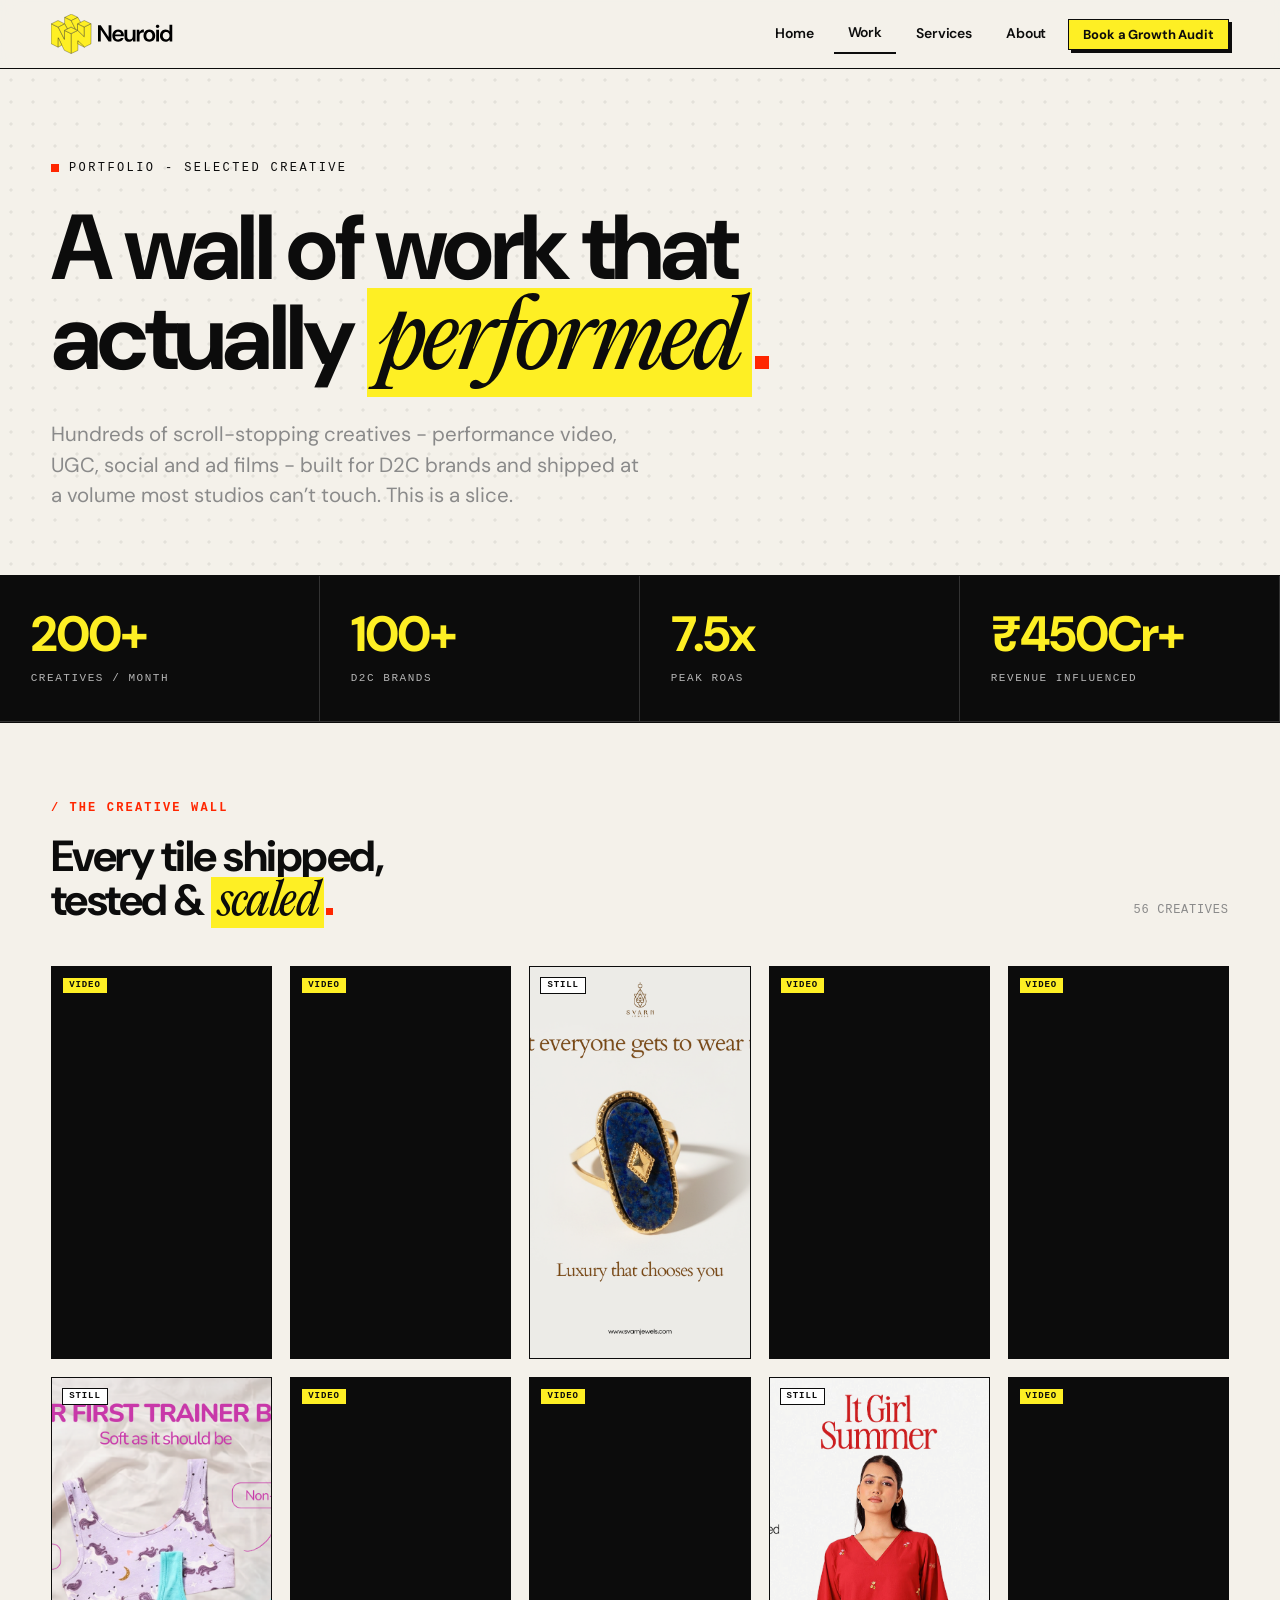
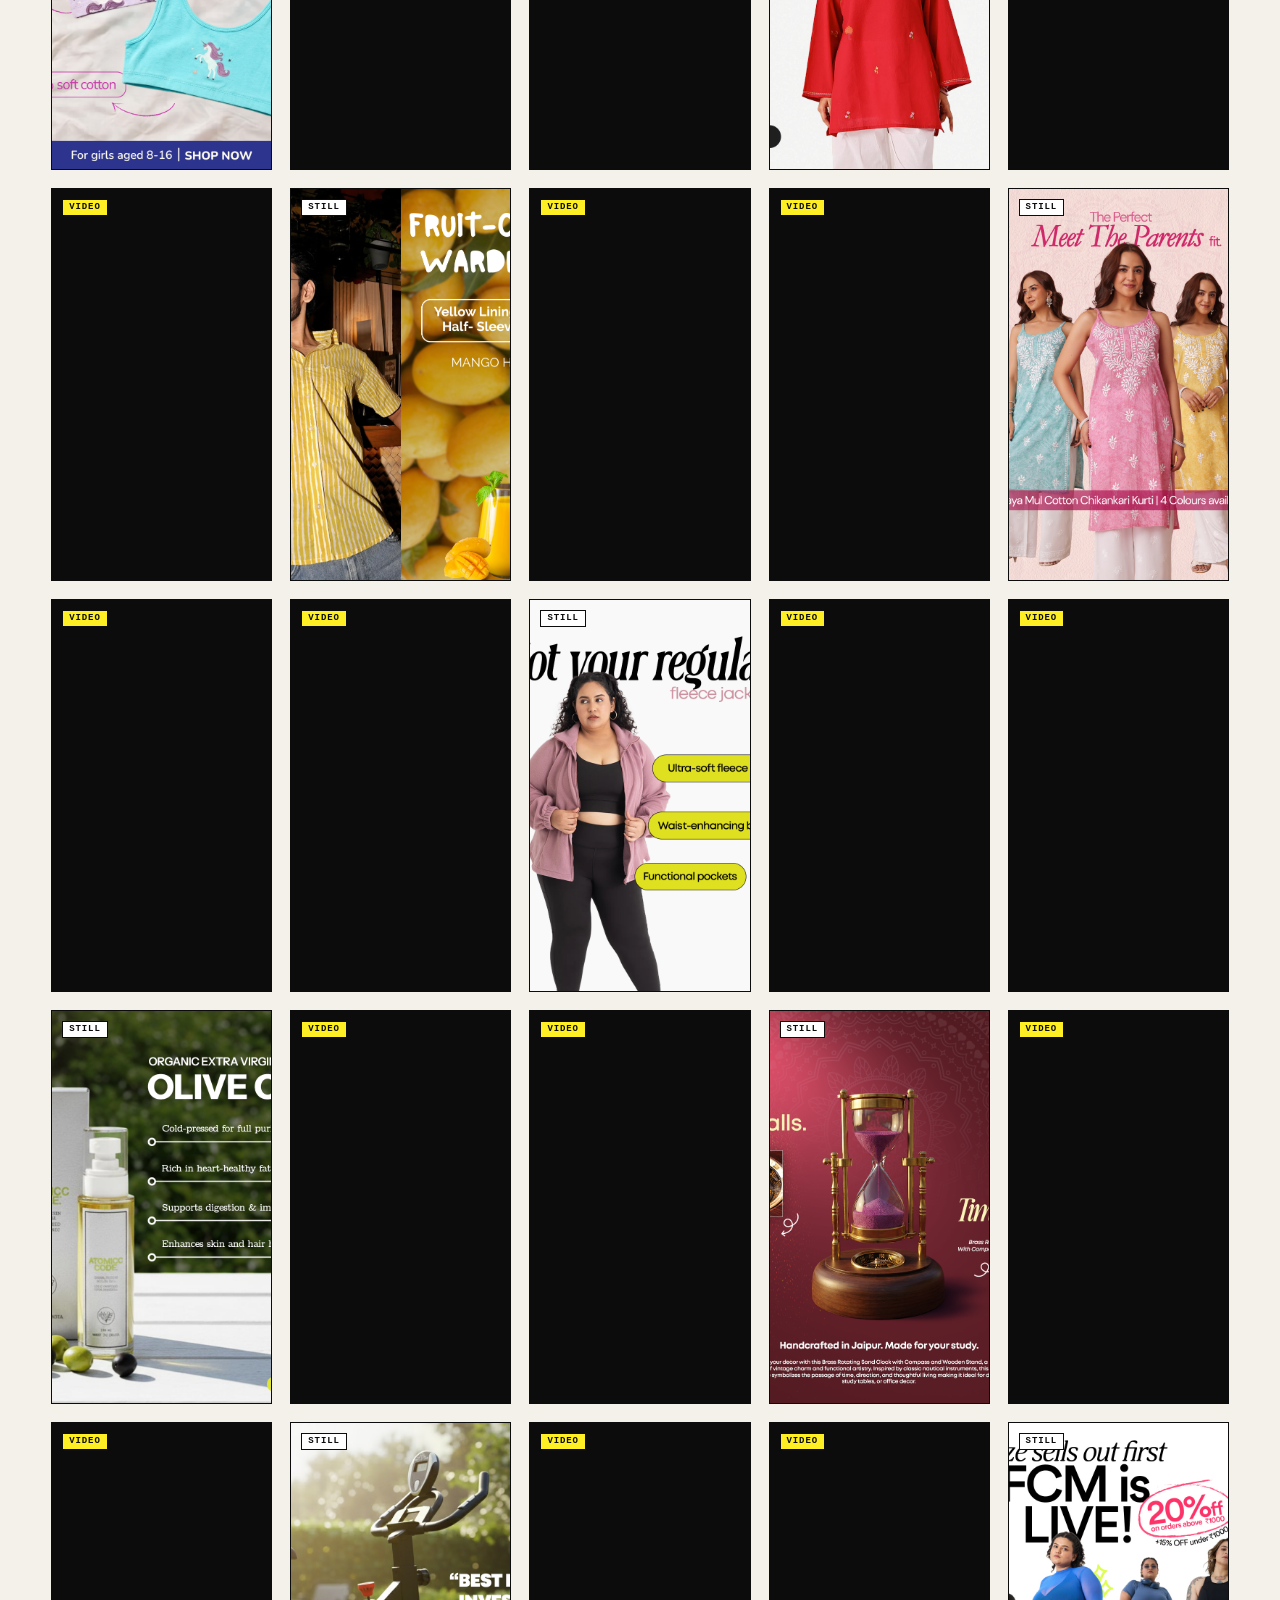
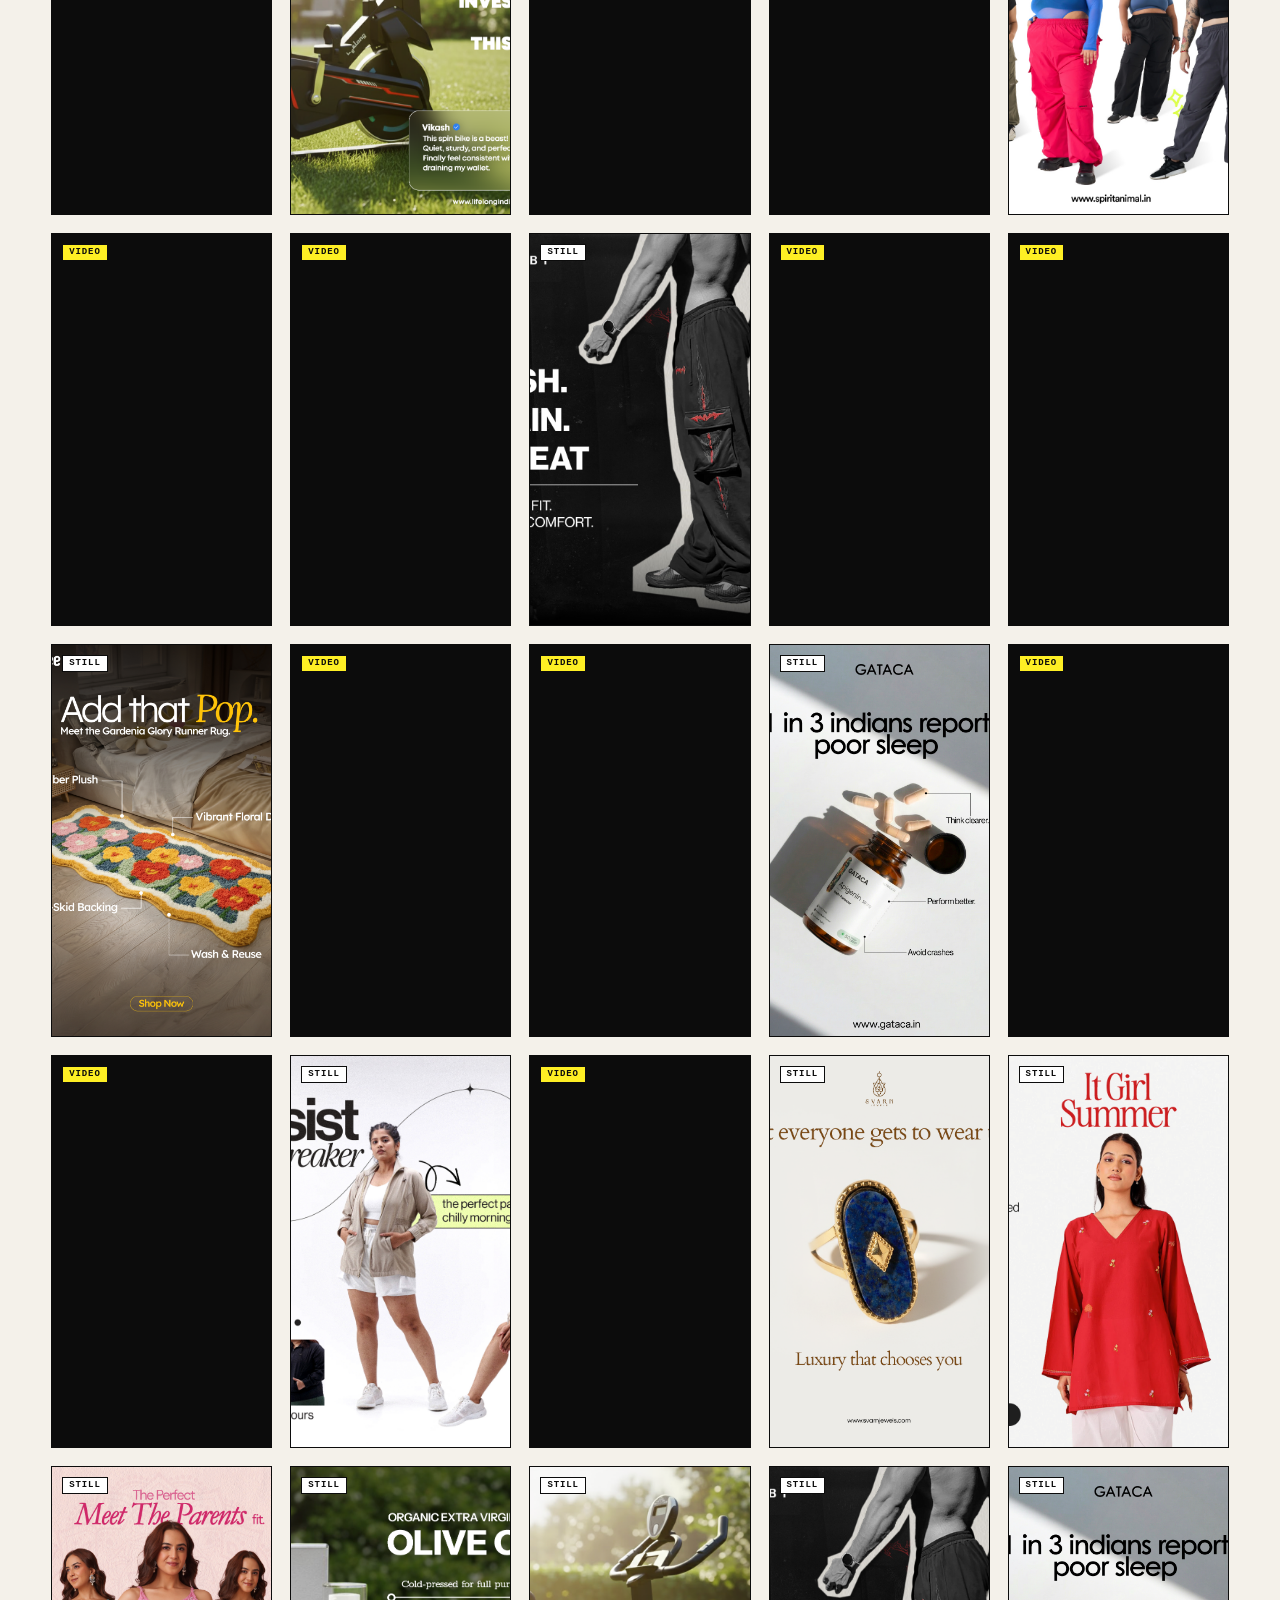
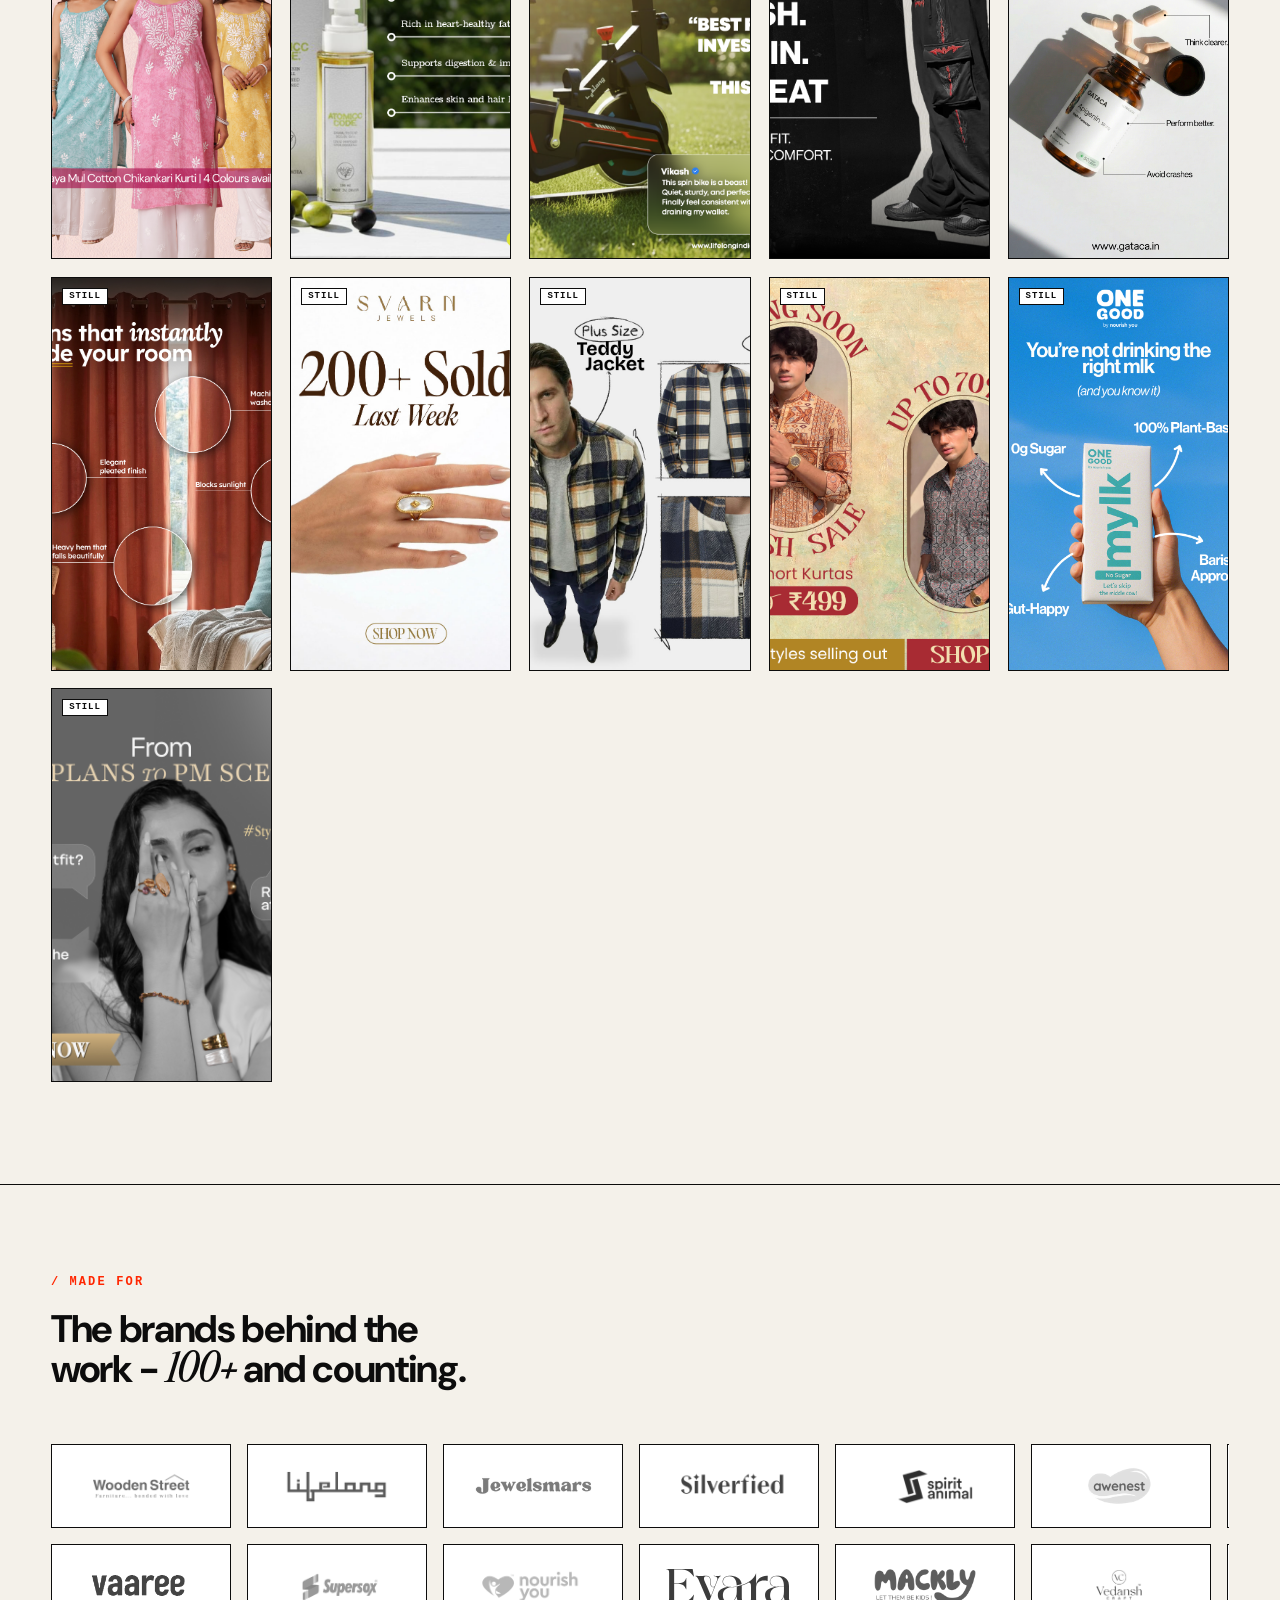
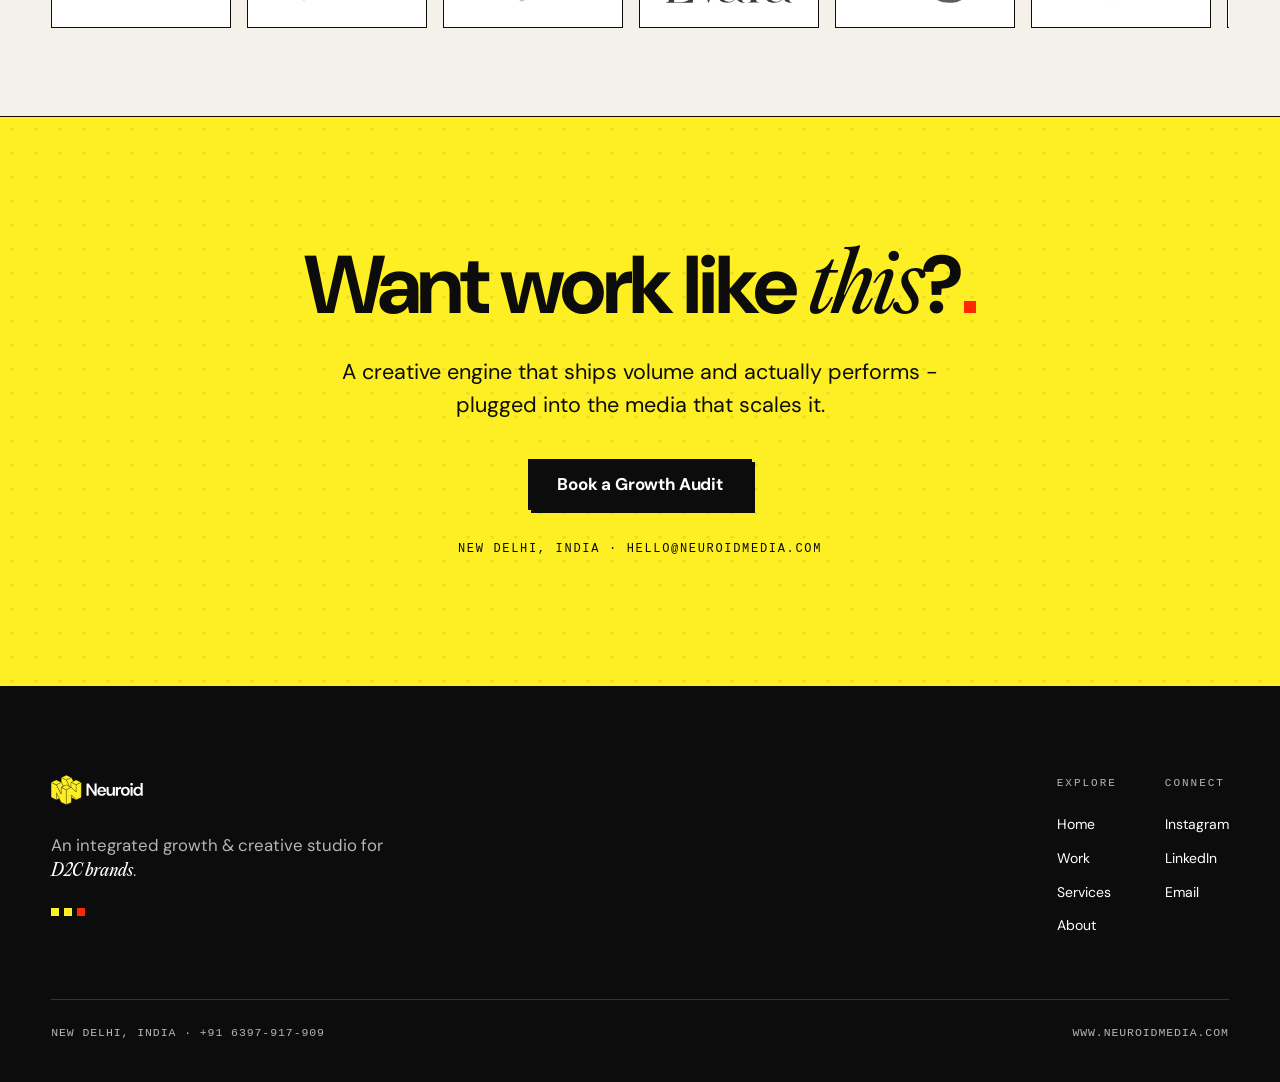
==== site/index.html @ dbea8334 "Add deployable static Portfolio site + deploy guide Rebuilds the Portfolio.dc.html Claude Design pro" ====
<!DOCTYPE html>
<html lang="en">
<head>
<meta charset="utf-8">
<meta name="viewport" content="width=device-width, initial-scale=1">
<title>Portfolio — Neuroid</title>
<meta name="description" content="A wall of work that actually performed. Hundreds of scroll-stopping creatives — performance video, UGC, social and ad films — built for D2C brands by Neuroid.">

<!-- Neuroid design system: tokens (fonts, colors, type, spacing, effects, base) -->
<link rel="stylesheet" href="_ds/neuroid-2-0-visual-identity-257bac54-27b9-4b29-ae4f-f60a1c65bb4f/styles.css">

<style>
  *{box-sizing:border-box;}
  html{scroll-behavior:smooth;}
  body{margin:0;background:#F4F1EA;font-family:var(--font-sans);color:var(--neuroid-ink);overflow-x:hidden;}

  @keyframes nrd-marquee{from{transform:translateX(0);}to{transform:translateX(-50%);}}
  @keyframes nrd-marquee-rev{from{transform:translateX(-50%);}to{transform:translateX(0);}}
  @keyframes nrd-float{0%,100%{transform:translateY(0);}50%{transform:translateY(-10px);}}
  @keyframes nrd-pop{0%{opacity:0;transform:scale(0.96);}100%{opacity:1;transform:scale(1);}}
  @media (prefers-reduced-motion:reduce){*{animation:none !important;}}

  /* ---- Button (faithful reproduction of NeuroidDesignSystem Button) ---- */
  .nrd-btn{display:inline-flex;align-items:center;justify-content:center;font-family:var(--font-sans);
    font-weight:700;line-height:1;letter-spacing:-0.01em;border-radius:0;cursor:pointer;text-decoration:none;
    border:1.5px solid var(--neuroid-ink);
    transition:transform var(--dur-fast) var(--ease-snap), box-shadow var(--dur-fast) var(--ease-snap), background var(--dur-fast) var(--ease-out);}
  .nrd-btn--sm{font-size:13px;padding:8px 14px;gap:7px;}
  .nrd-btn--md{font-size:15px;padding:12px 20px;gap:9px;}
  .nrd-btn--lg{font-size:17px;padding:16px 28px;gap:10px;}
  .nrd-btn--primary{background:var(--neuroid-yellow);color:var(--neuroid-ink);}
  .nrd-btn--inverse{background:var(--neuroid-ink);color:var(--neuroid-paper);}
  .nrd-btn--full{width:100%;}
  .nrd-btn--block{box-shadow:3px 3px 0 0 var(--neuroid-ink);}
  .nrd-btn--block:active{transform:translate(3px,3px);box-shadow:0 0 0 0 var(--neuroid-ink);}

  /* ---- Responsive nav (CSS replaces the prototype's JS width state at 920px) ---- */
  .nav-desktop{display:flex;align-items:center;gap:6px;}
  .nav-mobile-btn{display:none;}
  .nav-desktop-cta{display:inline-flex;}
  @media (max-width:919px){
    .nav-desktop{display:none;}
    .nav-desktop-cta{display:none;}
    .nav-mobile-btn{display:flex;}
  }
  #mobileMenu{display:none;}
  #mobileMenu.open{display:block;}

  [data-reveal]{will-change:opacity,transform;}
</style>
</head>
<body>

<div id="root" style="font-family:var(--font-sans);background:#F4F1EA;color:var(--neuroid-ink);overflow-x:hidden;">

<!-- ============ NAV ============ -->
<header style="position:sticky;top:0;z-index:50;background:rgba(244,241,234,0.92);backdrop-filter:blur(8px);border-bottom:1.5px solid var(--neuroid-ink);">
  <div style="max-width:1320px;margin:0 auto;padding:14px clamp(18px,4vw,56px);display:flex;align-items:center;justify-content:space-between;gap:24px;">
    <a href="#top" style="display:flex;align-items:center;flex:none;text-decoration:none;">
      <img src="assets/brand/neuroid-logo-black.svg" alt="Neuroid" style="height:40px;width:auto;display:block;">
    </a>

    <nav style="display:flex;align-items:center;gap:8px;font-family:var(--font-sans);font-weight:600;font-size:14px;">
      <div class="nav-desktop">
        <a href="#" style="text-decoration:none;color:var(--neuroid-ink);padding:8px 14px;letter-spacing:-0.01em;">Home</a>
        <a href="#work" style="text-decoration:none;color:var(--neuroid-ink);padding:8px 14px;letter-spacing:-0.01em;border-bottom:2px solid var(--neuroid-ink);">Work</a>
        <a href="#" style="text-decoration:none;color:var(--neuroid-ink);padding:8px 14px;letter-spacing:-0.01em;">Services</a>
        <a href="#" style="text-decoration:none;color:var(--neuroid-ink);padding:8px 14px;letter-spacing:-0.01em;">About</a>
      </div>

      <div style="display:flex;align-items:center;gap:10px;">
        <a class="nav-desktop-cta" href="mailto:hello@neuroidmedia.com" style="text-decoration:none;">
          <span class="nrd-btn nrd-btn--primary nrd-btn--block nrd-btn--sm">Book a Growth Audit</span>
        </a>
        <button class="nav-mobile-btn" id="hamburger" aria-label="Menu" style="background:none;border:1.5px solid var(--neuroid-ink);width:42px;height:38px;flex-direction:column;align-items:center;justify-content:center;gap:4px;cursor:pointer;padding:0;">
          <span style="width:18px;height:2px;background:var(--neuroid-ink);display:block;"></span>
          <span style="width:18px;height:2px;background:var(--neuroid-ink);display:block;"></span>
          <span style="width:18px;height:2px;background:var(--neuroid-ink);display:block;"></span>
        </button>
      </div>
    </nav>
  </div>

  <div id="mobileMenu" style="border-top:1.5px solid var(--neuroid-ink);background:var(--neuroid-paper);padding:8px clamp(18px,4vw,56px) 18px;">
    <a href="#" data-close style="display:block;text-decoration:none;color:var(--neuroid-ink);padding:12px 0;font-weight:600;border-bottom:1px solid rgba(12,12,12,0.1);">Home</a>
    <a href="#work" data-close style="display:block;text-decoration:none;color:var(--neuroid-ink);padding:12px 0;font-weight:600;border-bottom:1px solid rgba(12,12,12,0.1);">Work</a>
    <a href="#" data-close style="display:block;text-decoration:none;color:var(--neuroid-ink);padding:12px 0;font-weight:600;border-bottom:1px solid rgba(12,12,12,0.1);">Services</a>
    <a href="#" data-close style="display:block;text-decoration:none;color:var(--neuroid-ink);padding:12px 0;font-weight:600;border-bottom:1px solid rgba(12,12,12,0.1);">About</a>
    <div style="padding-top:14px;">
      <a href="mailto:hello@neuroidmedia.com" style="text-decoration:none;">
        <span class="nrd-btn nrd-btn--primary nrd-btn--block nrd-btn--full nrd-btn--md">Book a Growth Audit</span>
      </a>
    </div>
  </div>
</header>

<!-- ============ HERO ============ -->
<section id="top" style="position:relative;background:radial-gradient(circle at center, rgba(12,12,12,0.07) 1.3px, transparent 1.9px) 0 0 / 22px 22px, #F4F1EA;padding:clamp(48px,7vw,96px) clamp(18px,4vw,56px) clamp(40px,5vw,64px);border-bottom:1.5px solid var(--neuroid-ink);overflow:hidden;">
  <div style="max-width:1320px;margin:0 auto;">
    <div data-reveal style="display:flex;align-items:center;gap:10px;font-family:var(--font-mono);font-size:12px;letter-spacing:0.2em;text-transform:uppercase;margin-bottom:26px;color:var(--neuroid-ink);">
      <span style="width:8px;height:8px;background:var(--neuroid-red);display:inline-block;flex:none;"></span>
      <span>Portfolio - Selected creative</span>
    </div>
    <h1 data-reveal style="font-family:var(--font-sans);font-weight:700;letter-spacing:-0.04em;line-height:0.98;font-size:clamp(2.7rem,7.2vw,6rem);margin:0;max-width:16ch;text-wrap:balance;">A wall of work that actually <span class="nrd-highlight" style="font-family:var(--font-serif);font-style:italic;font-weight:400;">performed</span><span style="display:inline-block;width:0.15em;height:0.15em;background:var(--neuroid-red);vertical-align:baseline;margin-left:0.04em;"></span></h1>
    <p data-reveal style="font-size:clamp(1.05rem,1.6vw,1.32rem);line-height:1.5;max-width:600px;margin:30px 0 0;color:var(--neuroid-grey);">Hundreds of scroll-stopping creatives - performance video, UGC, social and ad films - built for D2C brands and shipped at a volume most studios can&rsquo;t touch. This is a slice.</p>
  </div>
</section>

<!-- ============ STAT STRIP ============ -->
<section style="border-bottom:1.5px solid var(--neuroid-ink);background:var(--neuroid-ink);color:var(--neuroid-paper);">
  <div id="statCells" style="max-width:1320px;margin:0 auto;display:grid;grid-template-columns:repeat(auto-fit,minmax(min(50%,180px),1fr));"></div>
</section>

<!-- ============ GALLERY ============ -->
<section id="work" style="padding:clamp(44px,6vw,80px) clamp(18px,4vw,56px) clamp(56px,8vw,104px);border-bottom:1.5px solid var(--neuroid-ink);">
  <div style="max-width:1320px;margin:0 auto;">
    <div data-reveal style="display:flex;flex-wrap:wrap;align-items:flex-end;justify-content:space-between;gap:20px 32px;margin-bottom:clamp(26px,3.4vw,40px);">
      <div>
        <div style="display:flex;align-items:center;gap:9px;font-family:var(--font-mono);font-size:12px;font-weight:700;letter-spacing:0.18em;text-transform:uppercase;color:var(--neuroid-red);margin-bottom:16px;">
          <span>/</span><span>The creative wall</span>
        </div>
        <h2 style="font-family:var(--font-sans);font-weight:700;letter-spacing:-0.035em;line-height:1.02;font-size:clamp(1.7rem,3.4vw,2.8rem);margin:0;max-width:18ch;">Every tile shipped, tested &amp; <span class="nrd-highlight">scaled</span><span style="display:inline-block;width:0.16em;height:0.16em;background:var(--neuroid-red);vertical-align:baseline;margin-left:0.05em;"></span></h2>
      </div>
      <div id="resultCount" style="font-family:var(--font-mono);font-size:12px;letter-spacing:0.06em;text-transform:uppercase;color:var(--neuroid-grey);padding-bottom:6px;"></div>
    </div>

    <div id="galleryTiles" style="display:grid;grid-template-columns:repeat(auto-fill,minmax(clamp(150px,15.5vw,210px),1fr));gap:clamp(12px,1.4vw,18px);"></div>
  </div>
</section>

<!-- ============ BRAND WALL ============ -->
<section style="padding:clamp(48px,7vw,88px) 0;border-bottom:1.5px solid var(--neuroid-ink);overflow:hidden;">
  <div style="max-width:1320px;margin:0 auto;padding:0 clamp(18px,4vw,56px);">
    <div data-reveal style="display:flex;align-items:center;gap:9px;font-family:var(--font-mono);font-size:12px;font-weight:700;letter-spacing:0.18em;text-transform:uppercase;color:var(--neuroid-red);margin-bottom:18px;">
      <span>/</span><span>Made for</span>
    </div>
    <h2 data-reveal style="font-family:var(--font-sans);font-weight:700;letter-spacing:-0.035em;line-height:1.04;font-size:clamp(1.5rem,3vw,2.4rem);margin:0 0 clamp(32px,4.5vw,52px);max-width:22ch;">The brands behind the work - <span style="font-family:var(--font-serif);font-style:italic;font-weight:400;">100+</span> and counting.</h2>
  </div>
  <div data-reveal style="display:flex;flex-direction:column;gap:16px;padding:0 clamp(18px,4vw,56px);-webkit-mask-image:linear-gradient(90deg,transparent,#000 4%,#000 96%,transparent);mask-image:linear-gradient(90deg,transparent,#000 4%,#000 96%,transparent);">
    <div style="overflow:hidden;"><div id="logoRowA"></div></div>
    <div style="overflow:hidden;"><div id="logoRowB"></div></div>
  </div>
</section>

<!-- ============ CTA ============ -->
<section id="contact" style="position:relative;background:var(--neuroid-yellow);padding:clamp(64px,10vw,140px) clamp(18px,4vw,56px);border-bottom:1.5px solid var(--neuroid-ink);overflow:hidden;">
  <div aria-hidden="true" style="position:absolute;inset:0;background-image:radial-gradient(circle at center, rgba(12,12,12,0.08) 1.4px, transparent 2px);background-size:24px 24px;pointer-events:none;"></div>
  <div data-reveal style="position:relative;max-width:1000px;margin:0 auto;text-align:center;">
    <h2 style="font-family:var(--font-sans);font-weight:700;letter-spacing:-0.04em;line-height:0.98;font-size:clamp(2.4rem,6.4vw,5.4rem);margin:0;text-wrap:balance;">Want work like <span style="font-family:var(--font-serif);font-style:italic;font-weight:400;">this</span>?<span style="display:inline-block;width:0.15em;height:0.15em;background:var(--neuroid-red);vertical-align:baseline;margin-left:0.04em;"></span></h2>
    <p style="font-size:clamp(1.05rem,1.7vw,1.35rem);line-height:1.5;max-width:660px;margin:26px auto 0;">A creative engine that ships volume and actually performs - plugged into the media that scales it.</p>
    <div style="display:flex;justify-content:center;margin-top:38px;">
      <a href="mailto:hello@neuroidmedia.com" style="text-decoration:none;">
        <span class="nrd-btn nrd-btn--inverse nrd-btn--block nrd-btn--lg">Book a Growth Audit</span>
      </a>
    </div>
    <div style="font-family:var(--font-mono);font-size:12px;letter-spacing:0.14em;text-transform:uppercase;margin-top:30px;">New Delhi, India · hello@neuroidmedia.com</div>
  </div>
</section>

<!-- ============ FOOTER ============ -->
<footer style="background:var(--neuroid-ink);color:var(--neuroid-paper);padding:clamp(56px,7vw,88px) clamp(18px,4vw,56px) 40px;">
  <div style="max-width:1320px;margin:0 auto;">
    <div style="display:flex;flex-wrap:wrap;gap:48px;justify-content:space-between;">
      <div style="flex:1 1 320px;min-width:260px;">
        <img src="assets/brand/neuroid-logo.svg" alt="Neuroid" style="height:30px;margin-bottom:20px;">
        <p style="font-size:1.05rem;line-height:1.5;max-width:340px;margin:0;color:var(--neuroid-grey-dark);">An integrated growth &amp; creative studio for <span style="font-family:var(--font-serif);font-style:italic;color:#fff;">D2C brands</span>.</p>
        <div class="nrd-pixels" style="margin-top:24px;"><i></i><i></i><i></i></div>
      </div>
      <div style="display:flex;flex-wrap:wrap;gap:48px;">
        <div>
          <div style="font-family:var(--font-mono);font-size:11px;letter-spacing:0.18em;text-transform:uppercase;color:var(--neuroid-grey-dark);margin-bottom:16px;">Explore</div>
          <a href="#" style="display:block;text-decoration:none;color:#fff;font-size:14px;padding:6px 0;">Home</a>
          <a href="#work" style="display:block;text-decoration:none;color:#fff;font-size:14px;padding:6px 0;">Work</a>
          <a href="#" style="display:block;text-decoration:none;color:#fff;font-size:14px;padding:6px 0;">Services</a>
          <a href="#" style="display:block;text-decoration:none;color:#fff;font-size:14px;padding:6px 0;">About</a>
        </div>
        <div>
          <div style="font-family:var(--font-mono);font-size:11px;letter-spacing:0.18em;text-transform:uppercase;color:var(--neuroid-grey-dark);margin-bottom:16px;">Connect</div>
          <a href="https://instagram.com" style="display:block;text-decoration:none;color:#fff;font-size:14px;padding:6px 0;">Instagram</a>
          <a href="https://linkedin.com" style="display:block;text-decoration:none;color:#fff;font-size:14px;padding:6px 0;">LinkedIn</a>
          <a href="mailto:hello@neuroidmedia.com" style="display:block;text-decoration:none;color:#fff;font-size:14px;padding:6px 0;">Email</a>
        </div>
      </div>
    </div>
    <div style="margin-top:56px;padding-top:24px;border-top:1px solid rgba(255,255,255,0.16);display:flex;flex-wrap:wrap;gap:12px 24px;justify-content:space-between;font-family:var(--font-mono);font-size:11.5px;letter-spacing:0.08em;text-transform:uppercase;color:var(--neuroid-grey-dark);">
      <span>New Delhi, India · +91 6397-917-909</span>
      <span>www.neuroidmedia.com</span>
    </div>
  </div>
</footer>

</div>

<!-- Lightbox mount -->
<div id="lightbox"></div>

<script>
(function () {
  "use strict";
  var INK = 'var(--neuroid-ink)', YEL = 'var(--neuroid-yellow)';

  /* ---------- Data ---------- */
  function items() {
    var CL = 'https://res.cloudinary.com/dbuklvo6b/video/upload/f_auto,q_auto,w_480/';
    var Vraw = [
      ['v1782043217/UNO_Luxe_V2_lefbae', 'UNO Luxe', 'film'],
      ['v1782042891/Yoho_Pitstop_H1_V2_3_jdlfvv', 'Yoho', 'perf'],
      ['v1782042845/H1_CupJi_V1_3_nb1jzu', 'Cup Ji', 'ugc'],
      ['v1782042844/PU_3___Hook_2_1_egyvbl', 'Period Underwear', 'ugc'],
      ['v1782042843/9X16_V1_r2yjdc', 'Spirit Animal', 'perf'],
      ['v1782042842/Karassa_UGC_2_2_w1avqf', 'Karassa', 'ugc'],
      ['v1782042839/Svarn_Jewels_CC146_inm6hs', 'Svarn Jewels', 'perf'],
      ['v1782042838/CC15_V3_ad3uqu', 'Jewelsmars', 'perf'],
      ['v1782042836/CC60_FRECKLES_VIDEO_silix5', 'Freckles', 'ugc'],
      ['v1782042833/Svarn_Jewels_CC140_wkdu2m', 'Svarn Jewels', 'social'],
      ['v1782042831/CC33_PowerShift_Pants_video_jfrtn6', 'PowerShift', 'perf'],
      ['v1782042826/Period_Underwear___Hook_2_oc2mad', 'Period Underwear', 'ugc'],
      ['v1782042826/CC14_Girls_Leggings_V2_l7z8a6', 'Superbottoms', 'perf'],
      ['v1782042820/CC14_1_smi6hm', 'Superbottoms', 'perf'],
      ['v1782042817/9x16_V3_bscyvw', 'Lifelong', 'perf'],
      ['v1782042816/CC5_Final_x5ejpn', 'Kisah', 'film'],
      ['v1782042815/CC11_Understyling_your_eyes_npetnn', 'Huesfab', 'social'],
      ['v1782042814/CC101_Bedtime_Supremacy_ptdoos', 'Silverfied', 'social'],
      ['v1782042812/CC115_Bestseller_Rings_ajsz9s', 'Jewelsmars', 'perf'],
      ['v1782042807/CC60_Silverfied_Screen_Freeze_Product_final_lmtvvo', 'Silverfied', 'social'],
      ['v1782042806/CC67_Silverfied_Stack_you_forget_to_take_off_fkuonn', 'Silverfied', 'social'],
      ['v1782042805/CC56_silvercied_Msgs_in_DM_Final_srazws', 'Silverfied', 'social'],
      ['v1782042799/Sequence_01_1_f4rpm7', 'Wooden Street', 'film'],
      ['v1782042791/CC27_Huesfab_All_collection_Final_vi2rjm', 'Huesfab', 'social'],
      ['v1782042790/PU_02_May_H2.wav_1_lvicth', 'Period Underwear', 'ugc'],
      ['v1782042780/CC12_ceratine_Final_svatid', 'Ceratine', 'perf'],
      ['v1782042777/Polo_Gif_ybhdjd', 'Mackly', 'social'],
      ['v1782042777/9x16_cova4q', 'Vaaree', 'perf'],
      ['v1782042774/CC3___Hard_Launch_-_Short_Kurta_oxl7wu', 'Kisah', 'film']
    ];
    var V = Vraw.map(function (r) { return { type: 'video', src: CL + r[0] + '.mp4', brand: r[1], cat: r[2] }; });

    var Sraw = [
      ['c01.png', 'Wooden Street'], ['c02.png', 'Jewelsmars'], ['c03.png', 'Lifelong'],
      ['c04.png', 'Silverfied'], ['c05.png', 'Kisah'], ['c06.png', 'Yoho'],
      ['c07.png', 'Superbottoms'], ['c08.png', 'Huesfab'], ['c09.png', 'Vaaree'],
      ['c10.jpg', 'Mackly'], ['c11.jpg', 'Nourish You'], ['c12.jpg', 'Spirit Animal'],
      ['c13.jpg', 'Awenest'], ['c14.jpg', 'Ghani Putri'], ['c15.jpg', 'Loving Crafts'],
      ['c16.jpg', 'Chowkhat'], ['c17.jpg', 'Supersox'], ['c18.jpg', 'Vedansh'],
      ['c19.jpg', 'Jaipuri Crown'], ['c20.jpg', 'Gataca'], ['c21.jpg', 'Truth & Hair'],
      ['c22.png', 'Deep Impact'], ['c23.png', 'Evara'], ['c24.jpg', 'Wooden Street'],
      ['c25.jpg', 'Jewelsmars'], ['c26.jpg', 'Lifelong']
    ];
    var statics = Sraw.map(function (r) { return { type: 'img', src: 'assets/creatives/' + r[0], brand: r[1], cat: 'static' }; });

    // Interleave videos and statics for a lively, mixed wall
    var out = [];
    var n = Math.max(V.length, statics.length);
    for (var i = 0; i < n; i++) {
      if (i < V.length) out.push(V[i]);
      if (i % 2 === 1 && (i >> 1) < statics.length) out.push(statics[i >> 1]);
    }
    statics.forEach(function (s, i) { if (i % 2 === 0) out.push(s); });
    return out;
  }

  /* ---------- Video visibility play/pause loop ---------- */
  var _vids = new Set();
  var _visTimer = null;
  function registerVideo(el) {
    _vids.add(el);
    if (!_visTimer) {
      var tick = function () {
        var vh = window.innerHeight, vw = window.innerWidth;
        _vids.forEach(function (v) {
          if (!v.isConnected) { _vids.delete(v); return; }
          var r = v.getBoundingClientRect();
          var on = r.bottom > -80 && r.top < vh + 80 && r.right > 0 && r.left < vw;
          if (on) { if (v.paused) v.play().catch(function () {}); }
          else if (!v.paused) v.pause();
        });
      };
      _visTimer = setInterval(tick, 450);
      setTimeout(tick, 60);
    }
  }

  /* ---------- Gallery ---------- */
  function buildGallery() {
    var its = items();
    var grid = document.getElementById('galleryTiles');
    document.getElementById('resultCount').textContent = its.length + ' creatives';

    its.forEach(function (it, i) {
      var tile = document.createElement('div');
      tile.style.cssText = 'position:relative;aspect-ratio:9 / 16;overflow:hidden;border:1.5px solid ' + INK +
        ';background:' + INK + ';cursor:pointer;transition:transform .22s var(--ease-snap), box-shadow .22s var(--ease-snap);box-shadow:0 0 0 0 ' + YEL + ';';

      var media;
      if (it.type === 'video') {
        media = document.createElement('video');
        media.src = it.src; media.loop = true; media.playsInline = true; media.preload = 'none';
        media.muted = true; media.defaultMuted = true; media.setAttribute('muted', '');
        media.style.cssText = 'position:absolute;inset:0;width:100%;height:100%;object-fit:cover;background:' + INK + ';';
        registerVideo(media);
      } else {
        media = document.createElement('img');
        media.src = it.src; media.loading = 'lazy'; media.alt = it.brand;
        media.style.cssText = 'position:absolute;inset:0;width:100%;height:100%;object-fit:cover;background:rgba(12,12,12,0.05);';
      }

      var chip = document.createElement('div');
      chip.textContent = it.type === 'video' ? 'Video' : 'Still';
      chip.style.cssText = 'position:absolute;top:10px;left:10px;z-index:3;font-family:var(--font-mono);font-size:9px;font-weight:700;' +
        'letter-spacing:0.1em;text-transform:uppercase;color:' + INK + ';background:' + (it.type === 'video' ? YEL : '#fff') +
        ';border:1px solid ' + INK + ';padding:3px 6px;line-height:1;pointer-events:none;';

      var overlay = document.createElement('div');
      overlay.setAttribute('data-ov', '');
      overlay.style.cssText = 'position:absolute;inset:0;display:flex;align-items:flex-end;padding:13px;' +
        'background:linear-gradient(to top, rgba(12,12,12,0.72) 0%, rgba(12,12,12,0.0) 52%);opacity:0;transition:opacity .22s ease;z-index:2;pointer-events:none;';
      overlay.innerHTML = '<span style="display:inline-flex;align-items:center;gap:6px;font-family:var(--font-sans);font-weight:700;font-size:13px;letter-spacing:-0.01em;color:#fff;">View<span style="font-size:15px;line-height:1;">↗</span></span>';

      tile.appendChild(media);
      tile.appendChild(chip);
      tile.appendChild(overlay);

      tile.addEventListener('mouseenter', function () {
        tile.style.transform = 'translate(-3px,-3px)';
        tile.style.boxShadow = '7px 7px 0 0 ' + YEL;
        overlay.style.opacity = '1';
      });
      tile.addEventListener('mouseleave', function () {
        tile.style.transform = 'none';
        tile.style.boxShadow = '0 0 0 0 ' + YEL;
        overlay.style.opacity = '0';
      });
      tile.addEventListener('click', function () { openLightbox(it); });

      grid.appendChild(tile);
    });
  }

  /* ---------- Stat strip ---------- */
  function buildStats() {
    var stats = [
      ['200+', 'Creatives / month'],
      ['100+', 'D2C brands'],
      ['7.5x', 'Peak ROAS'],
      ['₹450Cr+', 'Revenue influenced']
    ];
    var wrap = document.getElementById('statCells');
    stats.forEach(function (s) {
      var cell = document.createElement('div');
      cell.style.cssText = 'padding:clamp(22px,3vw,34px) clamp(18px,2.4vw,32px);border-right:1px solid rgba(255,255,255,0.16);border-bottom:1px solid rgba(255,255,255,0.16);';
      var num = document.createElement('div');
      num.textContent = s[0];
      num.style.cssText = 'font-family:var(--font-sans);font-weight:700;letter-spacing:-0.04em;line-height:1;font-size:clamp(2rem,4vw,3.1rem);color:var(--neuroid-yellow);';
      var lab = document.createElement('div');
      lab.textContent = s[1];
      lab.style.cssText = 'font-family:var(--font-mono);font-size:11px;letter-spacing:0.14em;text-transform:uppercase;color:var(--neuroid-grey-dark);margin-top:10px;';
      cell.appendChild(num); cell.appendChild(lab);
      wrap.appendChild(cell);
    });
  }

  /* ---------- Logo marquee rows ---------- */
  function makeCell(b) {
    var cell = document.createElement('div');
    cell.style.cssText = 'flex:none;width:180px;height:84px;margin-right:16px;display:flex;align-items:center;justify-content:center;' +
      'padding:16px 26px;border:1px solid var(--neuroid-ink);background:var(--neuroid-paper);' +
      'transition:background .22s var(--ease-snap), box-shadow .22s var(--ease-snap), transform .22s var(--ease-snap);';
    var img = document.createElement('img');
    img.src = 'assets/logos/' + b[1]; img.alt = b[0]; img.loading = 'lazy';
    img.style.cssText = 'max-width:100%;max-height:38px;width:auto;object-fit:contain;mix-blend-mode:multiply;filter:grayscale(1);opacity:0.82;' +
      'transition:filter .22s var(--ease-snap), opacity .22s var(--ease-snap);';
    cell.appendChild(img);
    cell.addEventListener('mouseenter', function () {
      cell.style.background = 'var(--neuroid-yellow)';
      cell.style.boxShadow = '3px 3px 0 0 var(--neuroid-ink)';
      cell.style.transform = 'translate(-1px,-1px)';
      img.style.filter = 'none'; img.style.opacity = '1';
    });
    cell.addEventListener('mouseleave', function () {
      cell.style.background = 'var(--neuroid-paper)';
      cell.style.boxShadow = 'none';
      cell.style.transform = 'none';
      img.style.filter = 'grayscale(1)'; img.style.opacity = '0.82';
    });
    return cell;
  }
  function buildLogoRow(mountId, brands, reverse, dur) {
    var track = document.createElement('div');
    track.style.cssText = 'display:flex;width:max-content;will-change:transform;animation:' +
      (reverse ? 'nrd-marquee-rev' : 'nrd-marquee') + ' ' + dur + ' linear infinite;';
    [false, true].forEach(function (isClone) {
      var set = document.createElement('div');
      set.style.cssText = 'display:flex;flex:none;';
      if (isClone) set.setAttribute('aria-hidden', 'true');
      brands.forEach(function (b) { set.appendChild(makeCell(b)); });
      track.appendChild(set);
    });
    document.getElementById(mountId).appendChild(track);
  }

  /* ---------- Lightbox ---------- */
  var lbMount = document.getElementById('lightbox');
  function openLightbox(it) {
    closeLightbox();
    var overlay = document.createElement('div');
    overlay.style.cssText = 'position:fixed;inset:0;z-index:100;background:rgba(8,8,8,0.86);backdrop-filter:blur(3px);-webkit-backdrop-filter:blur(3px);' +
      'display:flex;align-items:center;justify-content:center;padding:clamp(28px,5vw,72px) clamp(18px,4vw,56px);';
    overlay.addEventListener('click', closeLightbox);

    var frame = document.createElement('div');
    frame.style.cssText = 'position:relative;border:1.5px solid ' + INK + ';box-shadow:0 18px 50px rgba(0,0,0,0.5);line-height:0;animation:nrd-pop .22s var(--ease-snap);';
    frame.addEventListener('click', function (e) { e.stopPropagation(); });

    var media;
    if (it.type === 'video') {
      media = document.createElement('video');
      media.src = it.src.replace('w_480', 'w_900');
      media.loop = true; media.controls = true; media.autoplay = true; media.playsInline = true;
      media.style.cssText = 'display:block;width:auto;height:auto;max-width:100%;max-height:min(86vh,820px);aspect-ratio:9 / 16;object-fit:cover;background:' + INK + ';';
      media.muted = false; media.volume = 1;
      media.play().catch(function () { media.muted = true; media.play().catch(function () {}); });
    } else {
      media = document.createElement('img');
      media.src = it.src; media.alt = it.brand;
      media.style.cssText = 'display:block;width:auto;height:auto;max-width:100%;max-height:min(86vh,820px);object-fit:contain;background:' + INK + ';';
    }

    var closeBtn = document.createElement('button');
    closeBtn.type = 'button'; closeBtn.setAttribute('aria-label', 'Close');
    closeBtn.style.cssText = 'position:absolute;top:-13px;right:-13px;width:42px;height:42px;cursor:pointer;background:' + YEL +
      ';border:1.5px solid ' + INK + ';box-shadow:3px 3px 0 0 ' + INK + ';display:flex;align-items:center;justify-content:center;padding:0;z-index:2;';
    closeBtn.innerHTML = '<svg width="16" height="16" viewBox="0 0 16 16" fill="none"><path d="M3 3l10 10M13 3L3 13" stroke="' + '#0C0C0C' + '" stroke-width="2" stroke-linecap="square"/></svg>';
    closeBtn.addEventListener('click', closeLightbox);

    var caption = document.createElement('div');
    caption.style.cssText = 'position:absolute;left:0;bottom:-44px;display:flex;align-items:center;gap:10px;';
    var tag = document.createElement('span');
    tag.textContent = it.type === 'video' ? 'Video creative' : 'Still creative';
    tag.style.cssText = 'font-family:var(--font-mono);font-size:10px;font-weight:700;letter-spacing:0.12em;text-transform:uppercase;color:' + INK +
      ';background:' + (it.type === 'video' ? YEL : '#fff') + ';border:1px solid ' + INK + ';padding:4px 8px;line-height:1;';
    caption.appendChild(tag);

    frame.appendChild(media);
    frame.appendChild(closeBtn);
    frame.appendChild(caption);
    overlay.appendChild(frame);
    lbMount.appendChild(overlay);
    document.body.style.overflow = 'hidden';
  }
  function closeLightbox() {
    if (lbMount.firstChild) lbMount.innerHTML = '';
    document.body.style.overflow = '';
  }
  window.addEventListener('keydown', function (e) {
    if (e.key === 'Escape') closeLightbox();
  });

  /* ---------- Reveal on scroll ---------- */
  function initReveal() {
    var els = Array.prototype.slice.call(document.querySelectorAll('[data-reveal]'));
    var show = function (el) { el.style.opacity = '1'; el.style.transform = 'none'; };
    if (!('IntersectionObserver' in window)) { els.forEach(show); return; }
    els.forEach(function (el) {
      el.style.opacity = '0';
      el.style.transform = 'translateY(24px)';
      el.style.transition = 'opacity .7s cubic-bezier(.16,1,.3,1), transform .7s cubic-bezier(.16,1,.3,1)';
    });
    var io = new IntersectionObserver(function (ents) {
      ents.forEach(function (e) { if (e.isIntersecting) { show(e.target); io.unobserve(e.target); } });
    }, { threshold: 0.1, rootMargin: '0px 0px -6% 0px' });
    els.forEach(function (el) { io.observe(el); });
    setTimeout(function () { els.forEach(show); }, 2400);
  }

  /* ---------- Mobile menu ---------- */
  function initMobileMenu() {
    var menu = document.getElementById('mobileMenu');
    document.getElementById('hamburger').addEventListener('click', function () {
      menu.classList.toggle('open');
    });
    Array.prototype.slice.call(menu.querySelectorAll('[data-close]')).forEach(function (a) {
      a.addEventListener('click', function () { menu.classList.remove('open'); });
    });
  }

  /* ---------- Boot ---------- */
  buildStats();
  buildGallery();
  buildLogoRow('logoRowA', [
    ['Wooden Street', 'woodenstreet.png'], ['Lifelong', 'lifelong-k.png'], ['Jewelsmars', 'jewelsmars.png'], ['Silverfied', 'silverfied.png'],
    ['Spirit Animal', 'spiritanimal.png'], ['Awenest', 'awenest.avif'], ['Truth & Hair', 'truthandhair.png'], ['Deep Impact', 'deepimpact.png'],
    ['Superbottoms', 'superbottoms.avif'], ['Kisah', 'kisah.avif'], ['Yoho', 'yoho.png']
  ], false, '50s');
  buildLogoRow('logoRowB', [
    ['Vaaree', 'vaaree-k.png'], ['Supersox', 'supersox-k.png'], ['Nourish You', 'nourishyou.png'], ['Evara', 'evara.svg'],
    ['Mackly', 'mackly.avif'], ['Vedansh', 'vedansh-k.png'], ['Chowkhat', 'chowkhat.avif'], ['Jaipuri Crown', 'jaipuricrown.png'],
    ['Ghani Putri', 'ghaniputri.png'], ['Gataca', 'gataca.png'], ['Loving Crafts', 'lovingcrafts.avif']
  ], true, '62s');
  initMobileMenu();
  requestAnimationFrame(initReveal);
})();
</script>
</body>
</html>
---- site/_ds/neuroid-2-0-visual-identity-257bac54-27b9-4b29-ae4f-f60a1c65bb4f/styles.css ----
/* ============================================================
   NEUROID DESIGN SYSTEM — global entry point
   Consumers link THIS file only. Imports-only by contract.
   ============================================================ */
@import "tokens/fonts.css";
@import "tokens/colors.css";
@import "tokens/typography.css";
@import "tokens/spacing.css";
@import "tokens/effects.css";
@import "tokens/base.css";
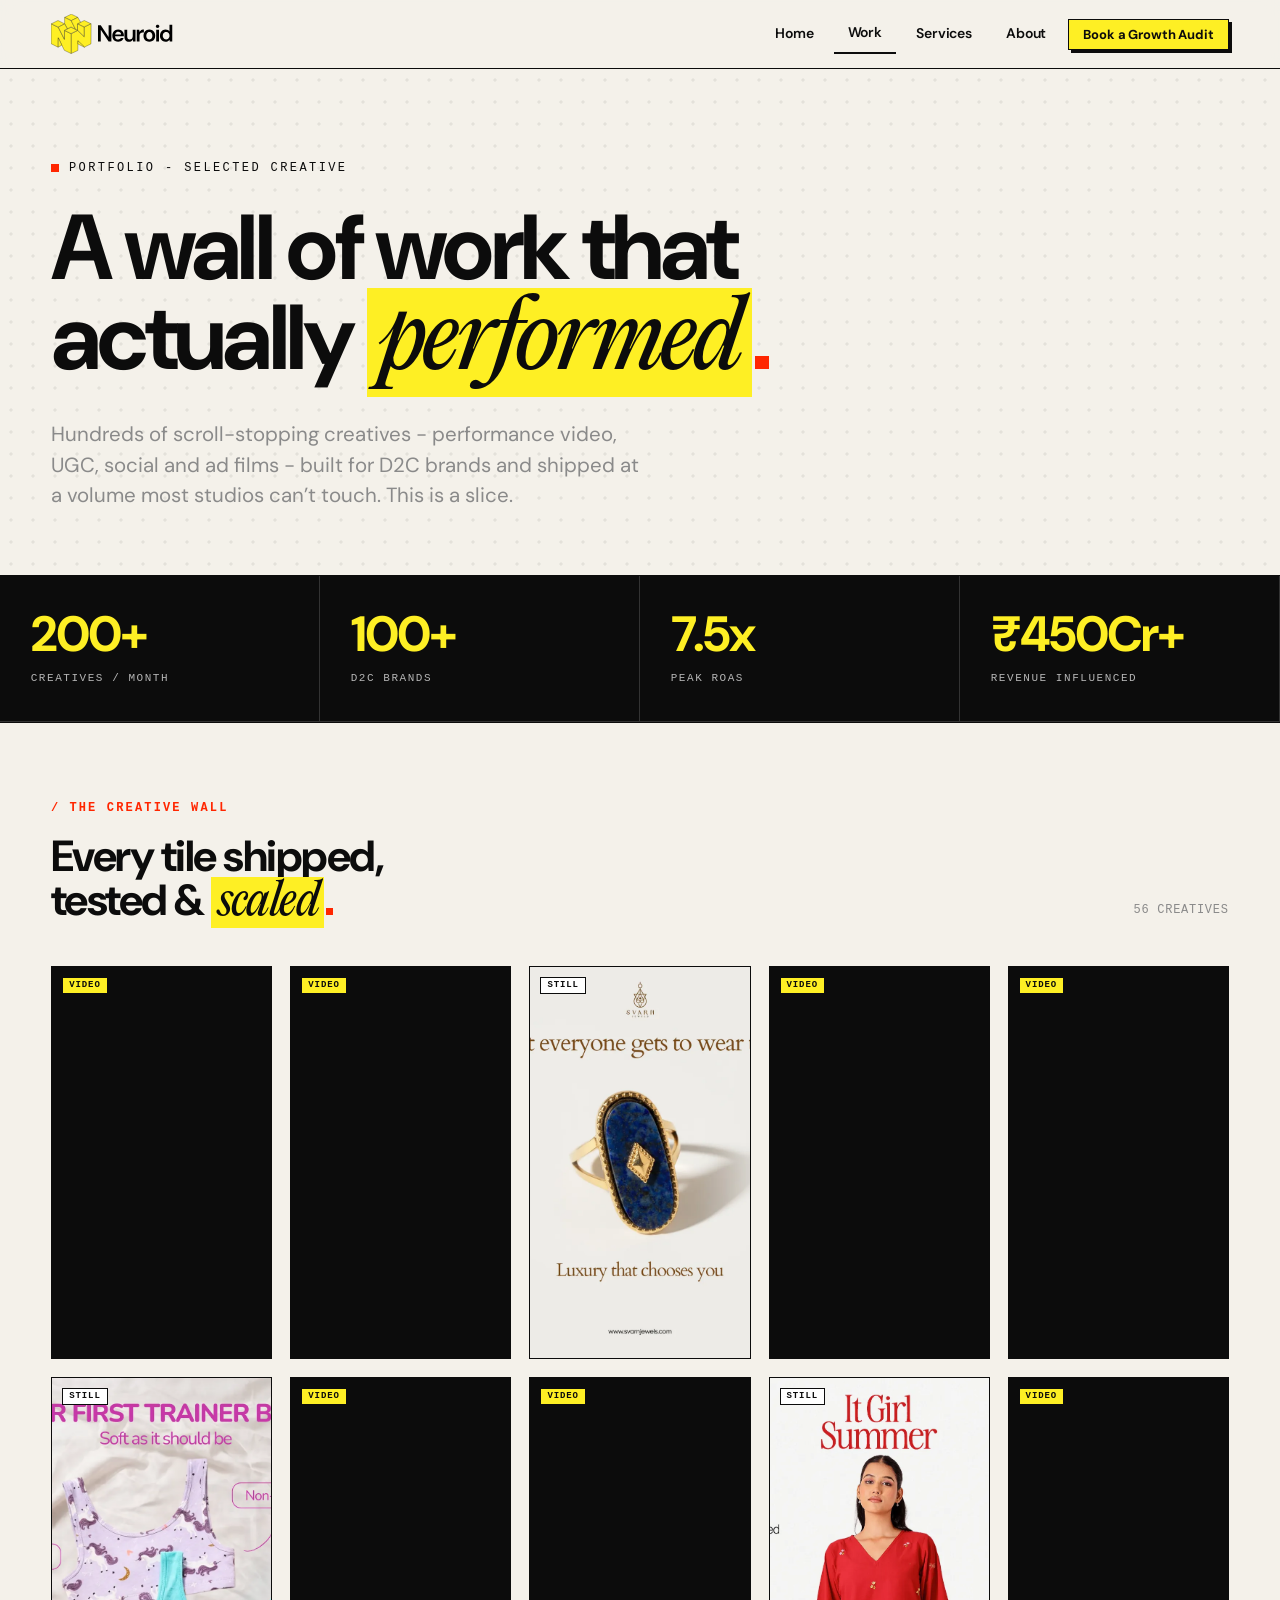
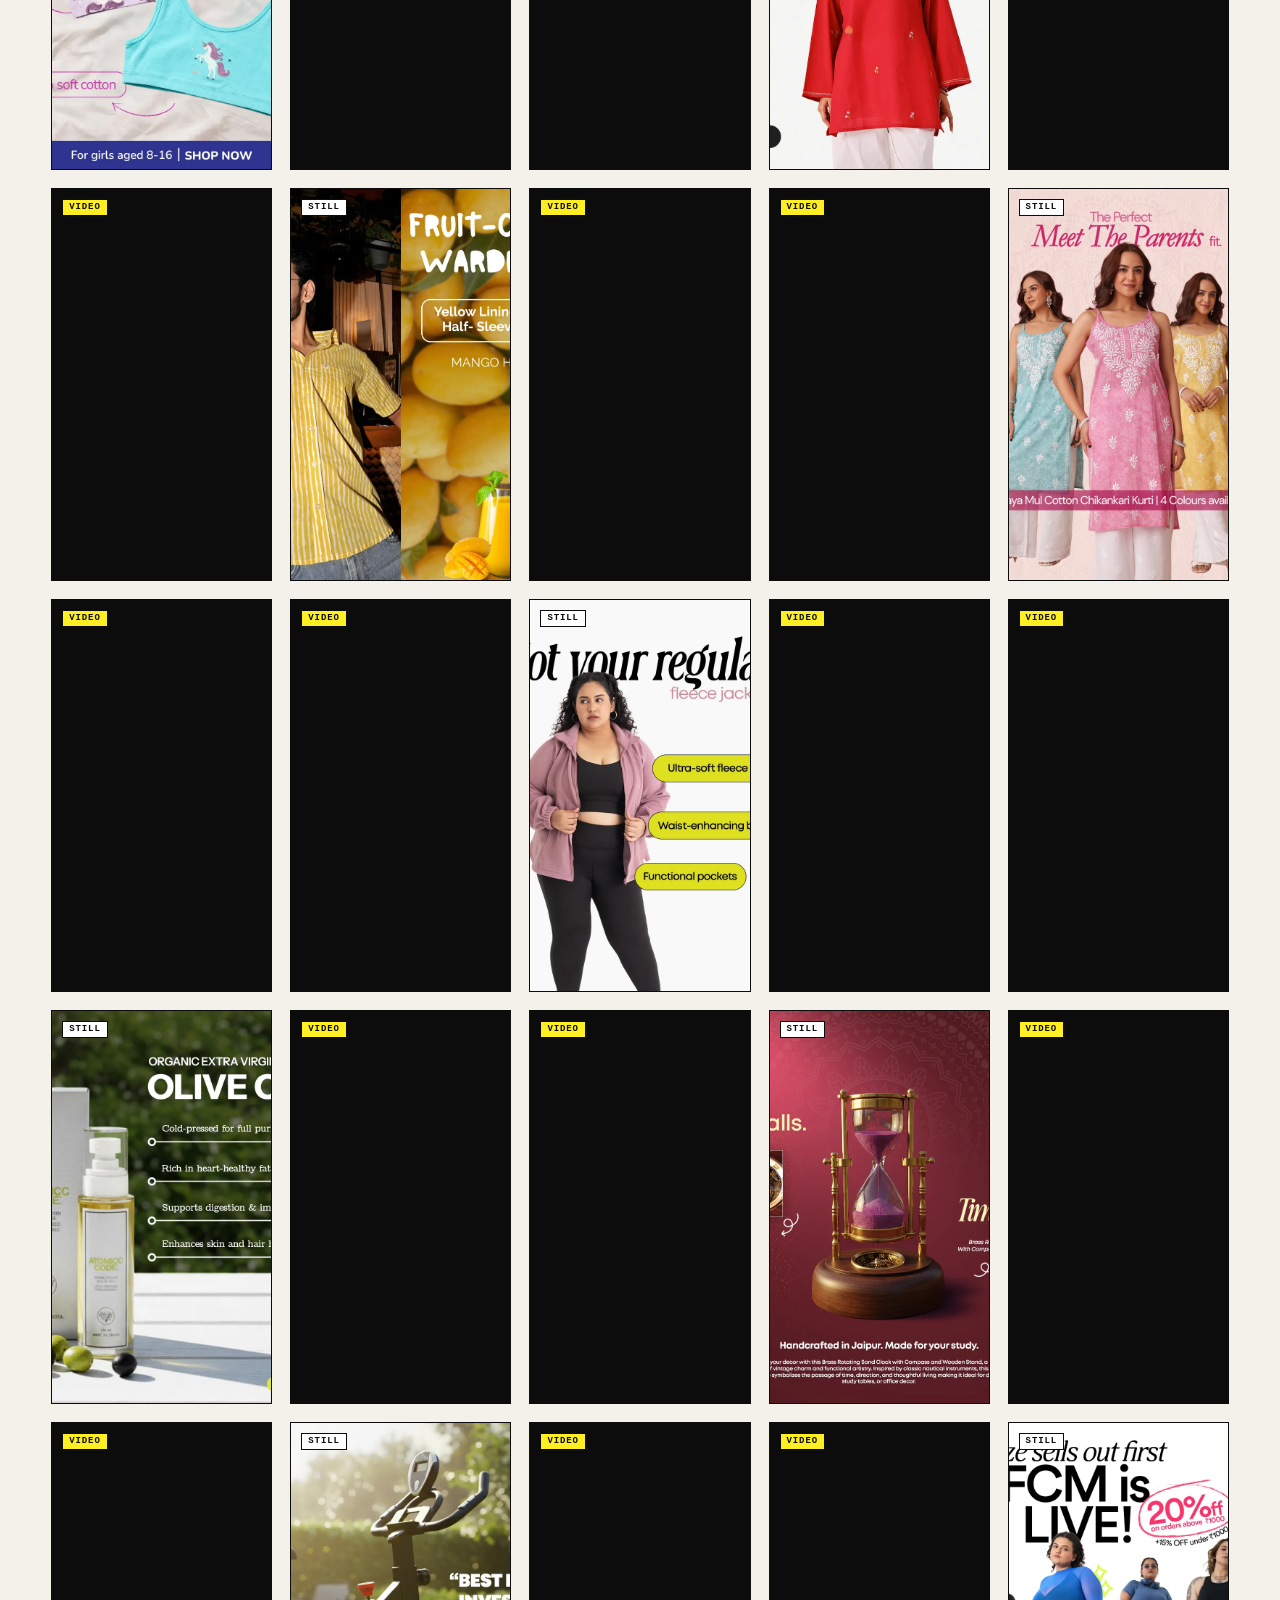
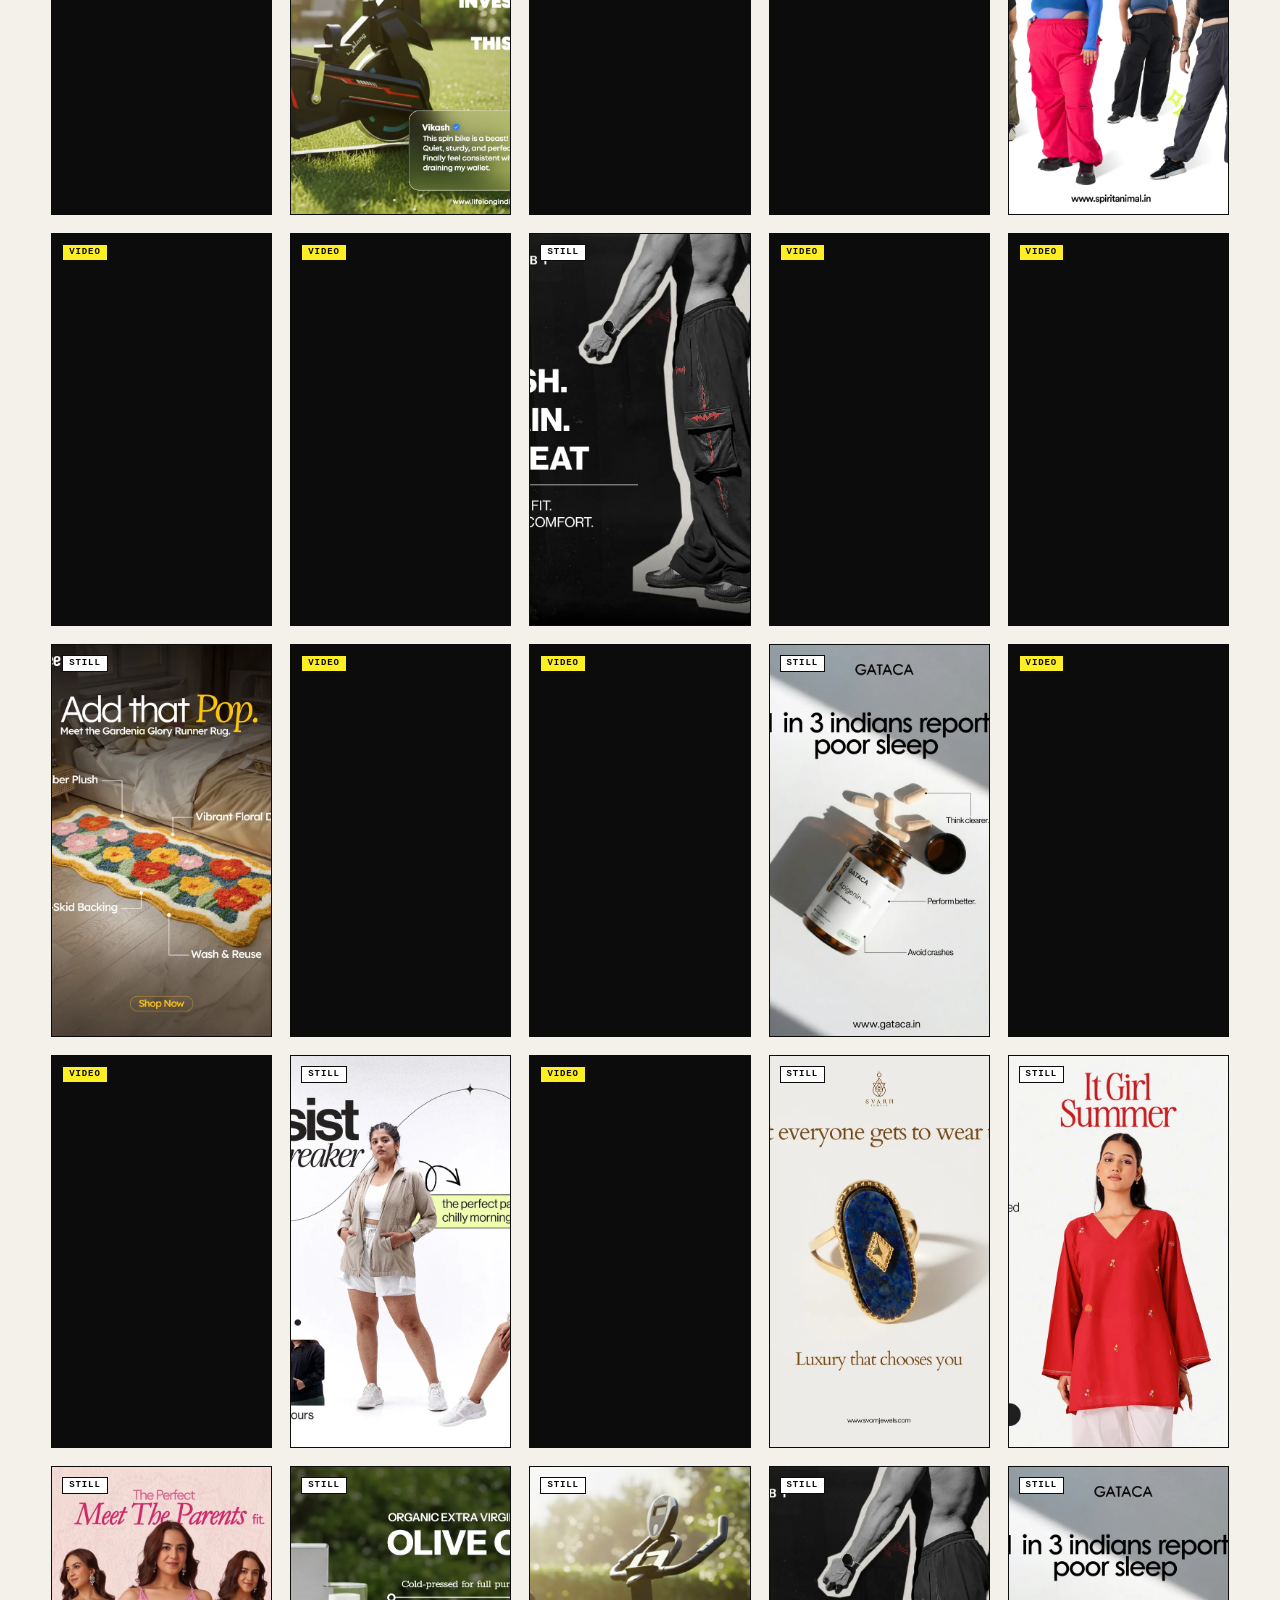
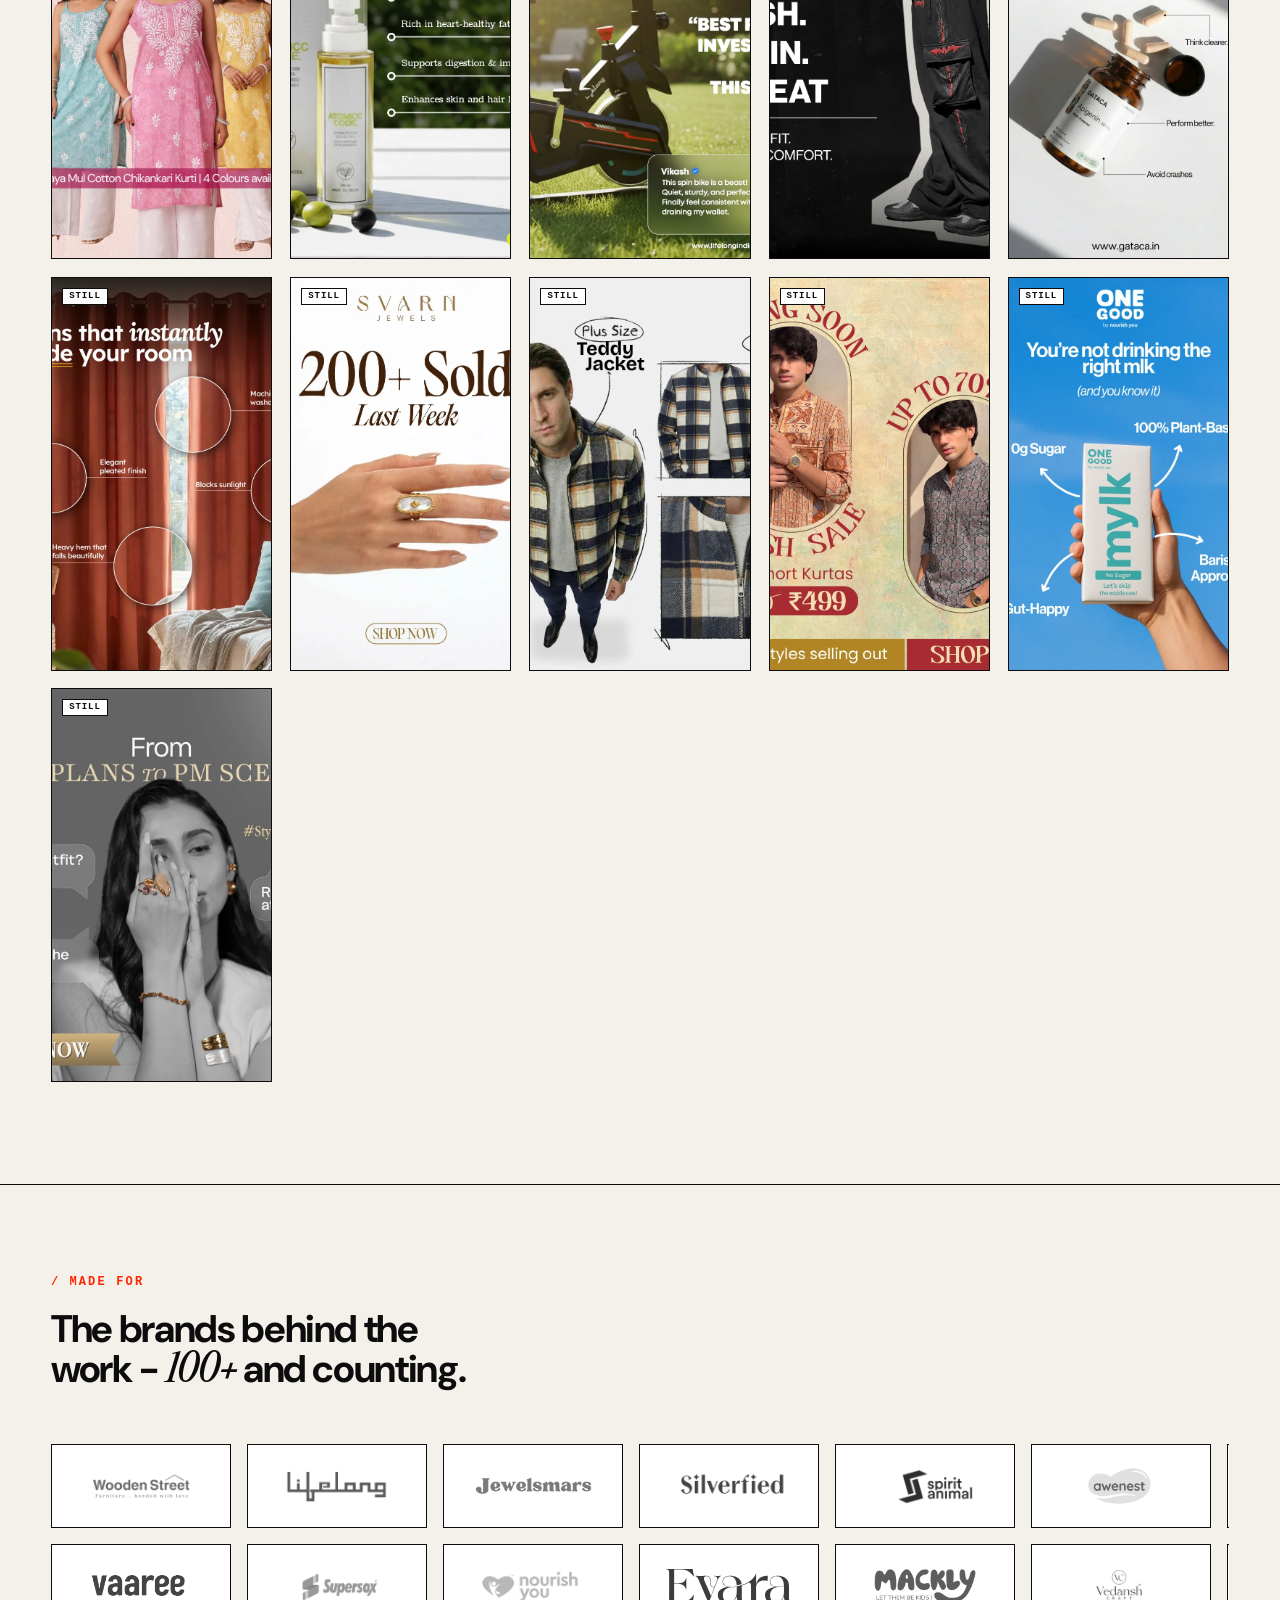
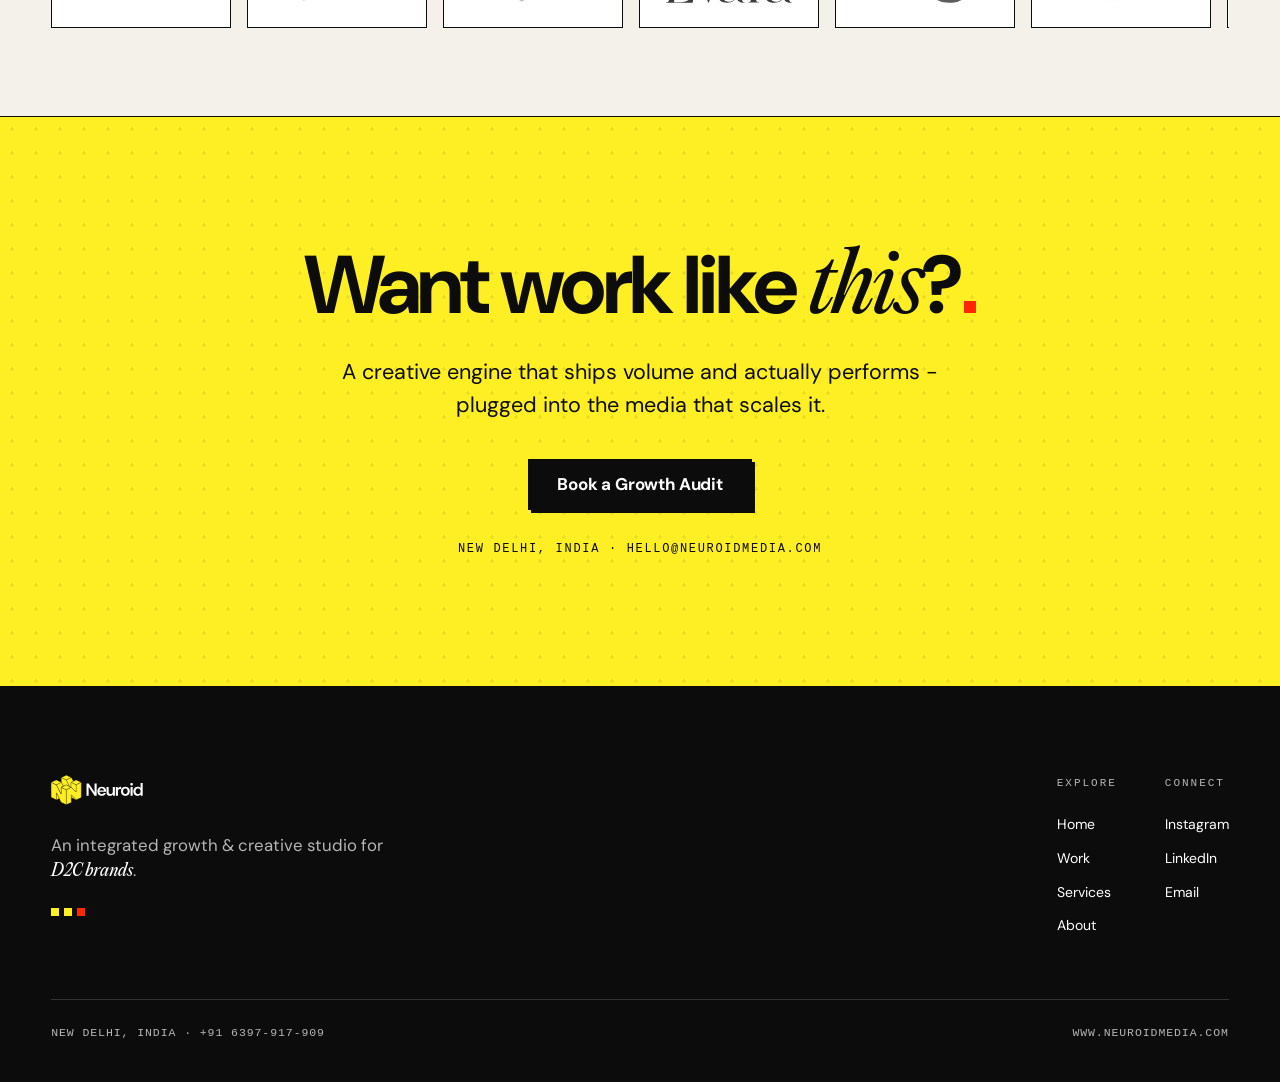
==== commit 294056df: "Optimize loading speed: WebP creatives + logos, CDN preconnect - Convert 26 creative stills PNG/JPG " ====
--- a/site/index.html
+++ b/site/index.html
@@ -5,6 +5,10 @@
 <meta name="viewport" content="width=device-width, initial-scale=1">
 <title>Portfolio — Neuroid</title>
 <meta name="description" content="A wall of work that actually performed. Hundreds of scroll-stopping creatives — performance video, UGC, social and ad films — built for D2C brands by Neuroid.">
+
+<!-- Speed: warm up the Cloudinary video CDN before the wall needs it -->
+<link rel="preconnect" href="https://res.cloudinary.com" crossorigin>
+<link rel="dns-prefetch" href="https://res.cloudinary.com">
 
 <!-- Neuroid design system: tokens (fonts, colors, type, spacing, effects, base) -->
 <link rel="stylesheet" href="_ds/neuroid-2-0-visual-identity-257bac54-27b9-4b29-ae4f-f60a1c65bb4f/styles.css">
@@ -246,7 +250,7 @@
       ['c22.png', 'Deep Impact'], ['c23.png', 'Evara'], ['c24.jpg', 'Wooden Street'],
       ['c25.jpg', 'Jewelsmars'], ['c26.jpg', 'Lifelong']
     ];
-    var statics = Sraw.map(function (r) { return { type: 'img', src: 'assets/creatives/' + r[0], brand: r[1], cat: 'static' }; });
+    var statics = Sraw.map(function (r) { return { type: 'img', src: 'assets/creatives/' + r[0].replace(/\.(png|jpg|jpeg)$/i, '.webp'), brand: r[1], cat: 'static' }; });
 
     // Interleave videos and statics for a lively, mixed wall
     var out = [];
@@ -366,7 +370,7 @@
       'padding:16px 26px;border:1px solid var(--neuroid-ink);background:var(--neuroid-paper);' +
       'transition:background .22s var(--ease-snap), box-shadow .22s var(--ease-snap), transform .22s var(--ease-snap);';
     var img = document.createElement('img');
-    img.src = 'assets/logos/' + b[1]; img.alt = b[0]; img.loading = 'lazy';
+    img.src = 'assets/logos/' + b[1].replace(/\.png$/i, '.webp'); img.alt = b[0]; img.loading = 'lazy';
     img.style.cssText = 'max-width:100%;max-height:38px;width:auto;object-fit:contain;mix-blend-mode:multiply;filter:grayscale(1);opacity:0.82;' +
       'transition:filter .22s var(--ease-snap), opacity .22s var(--ease-snap);';
     cell.appendChild(img);
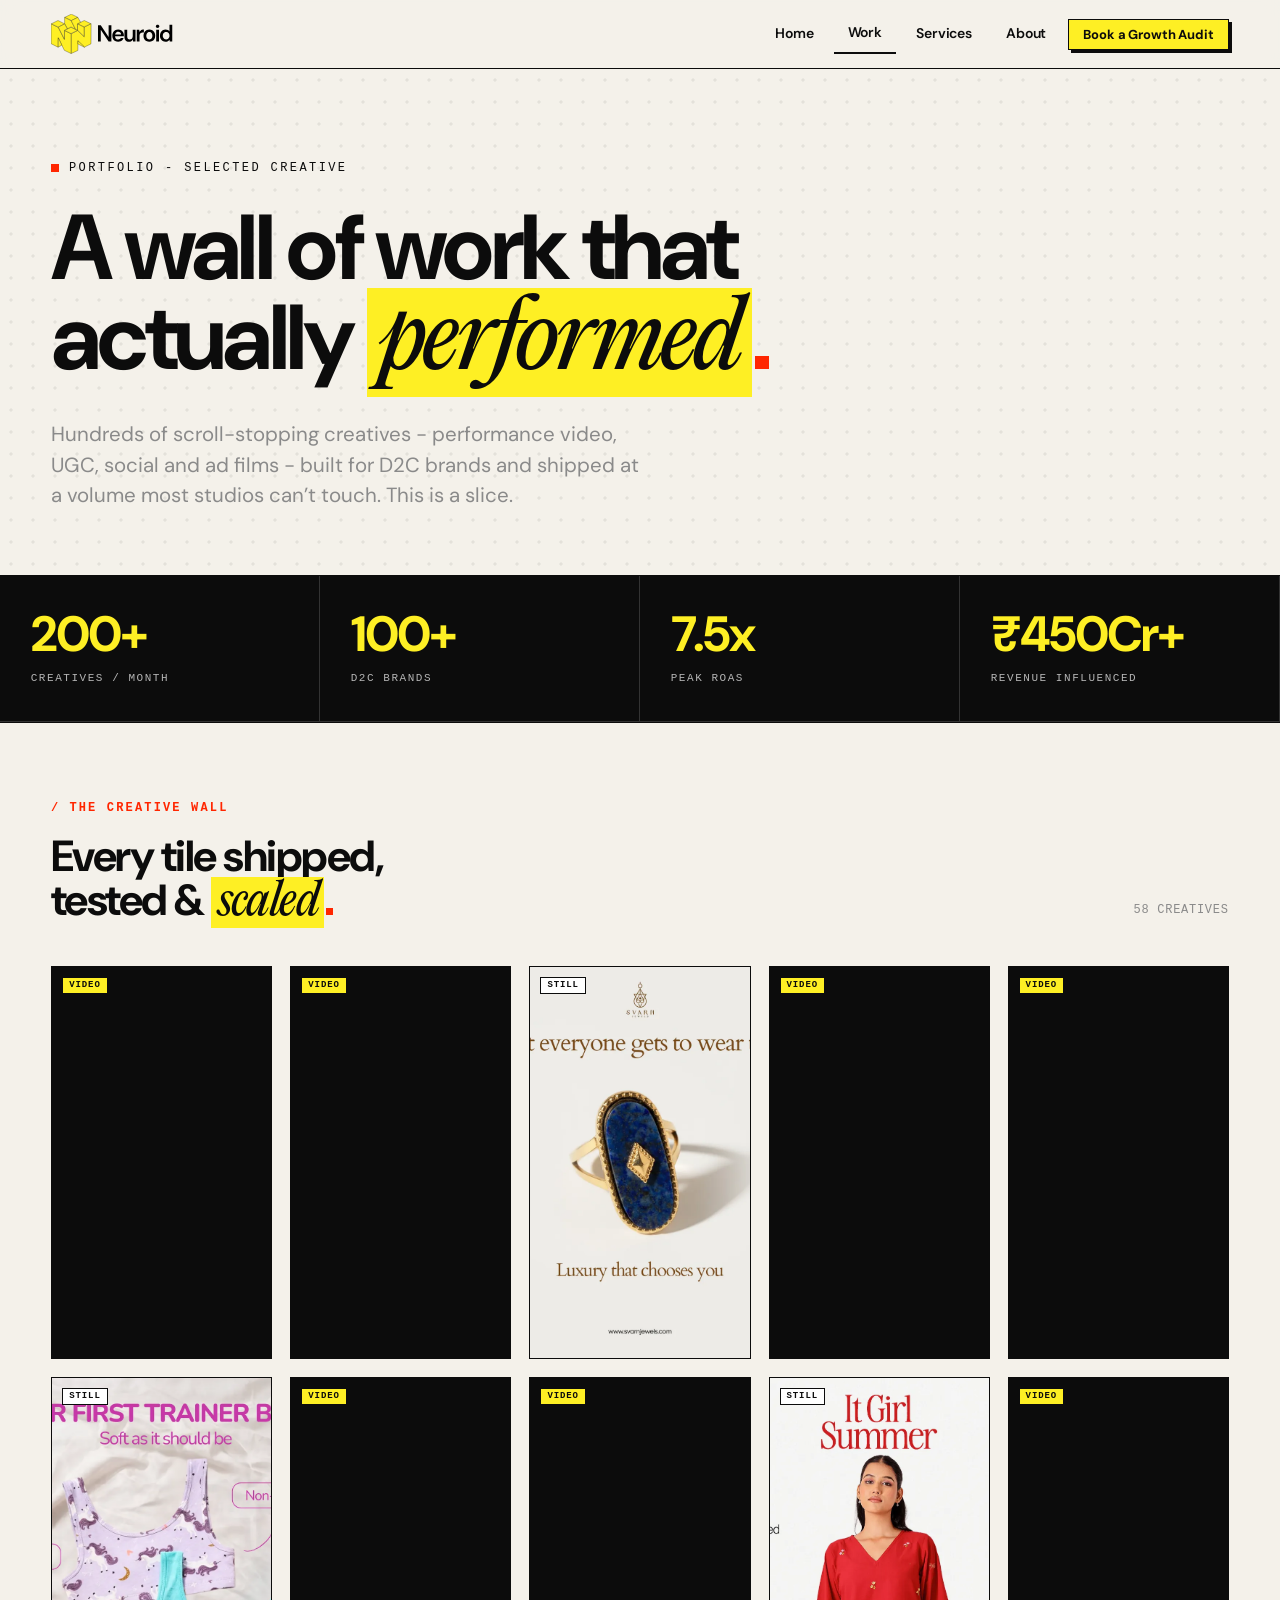
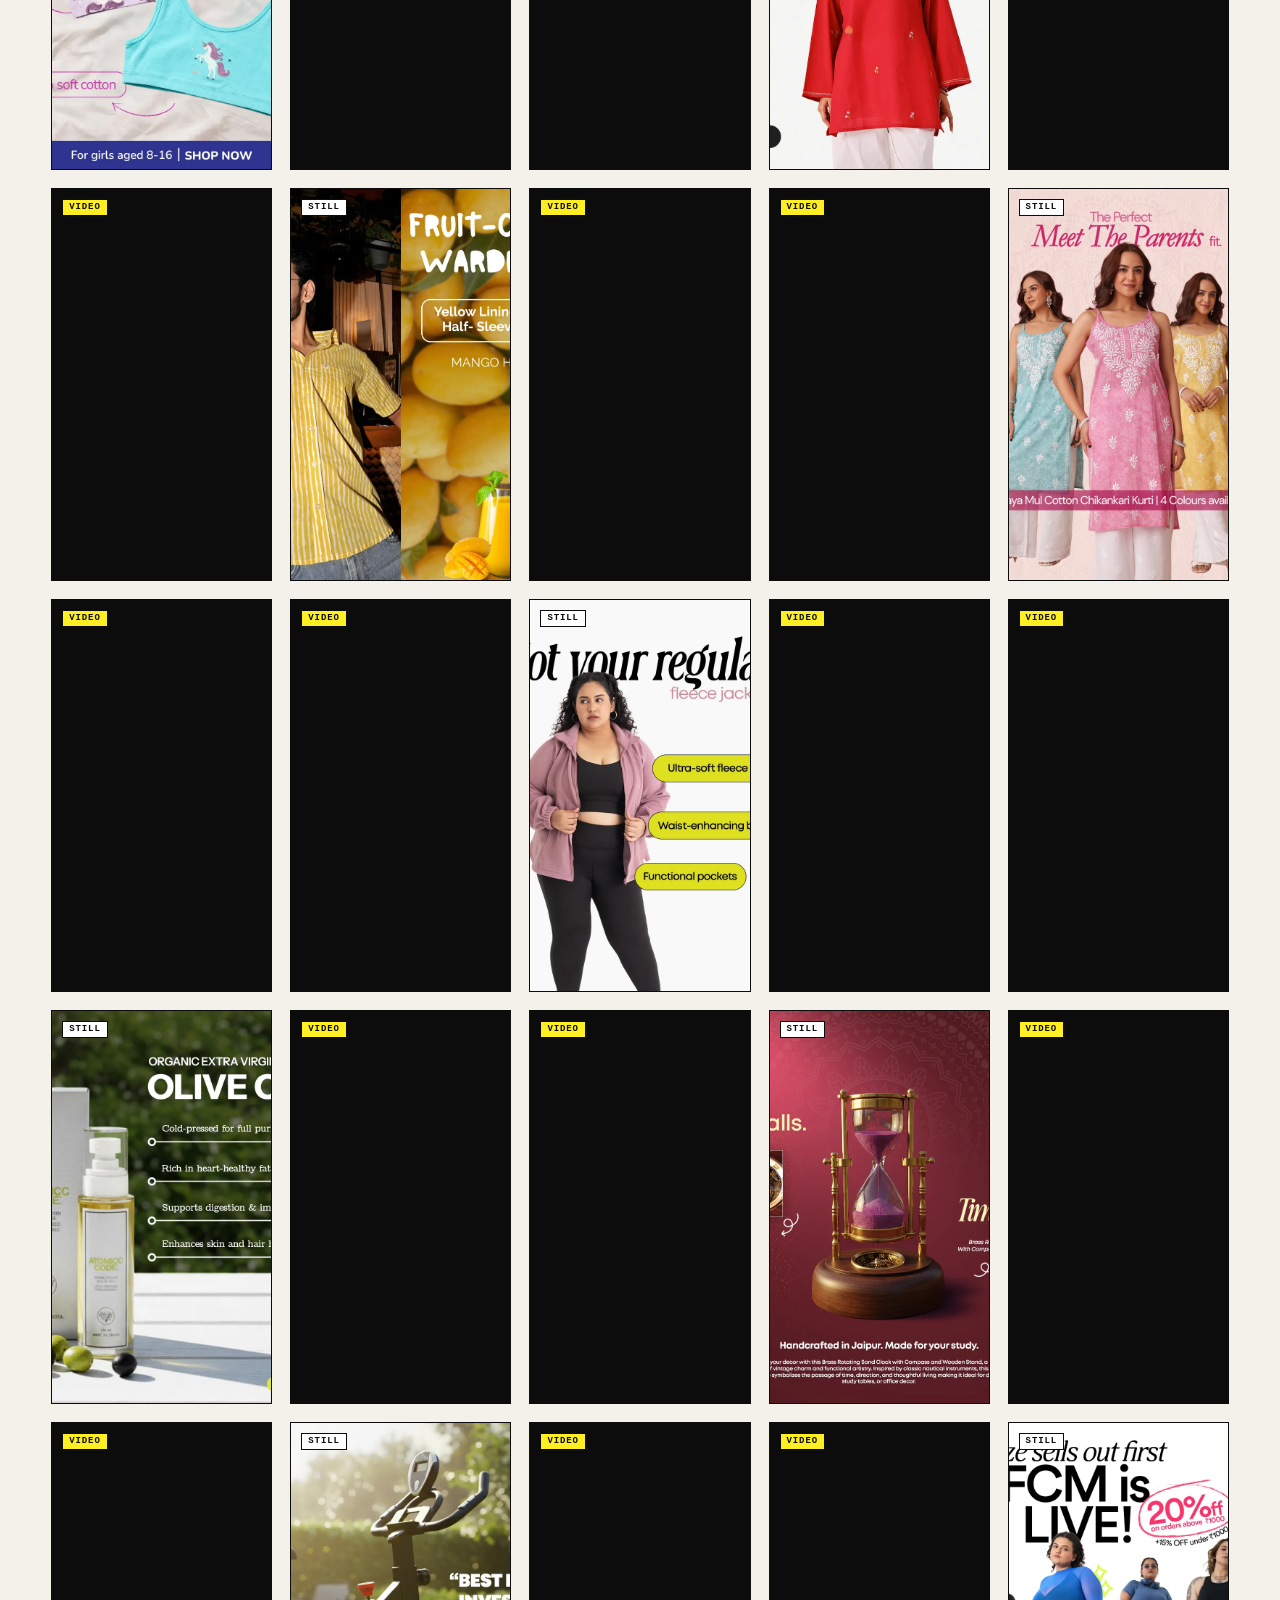
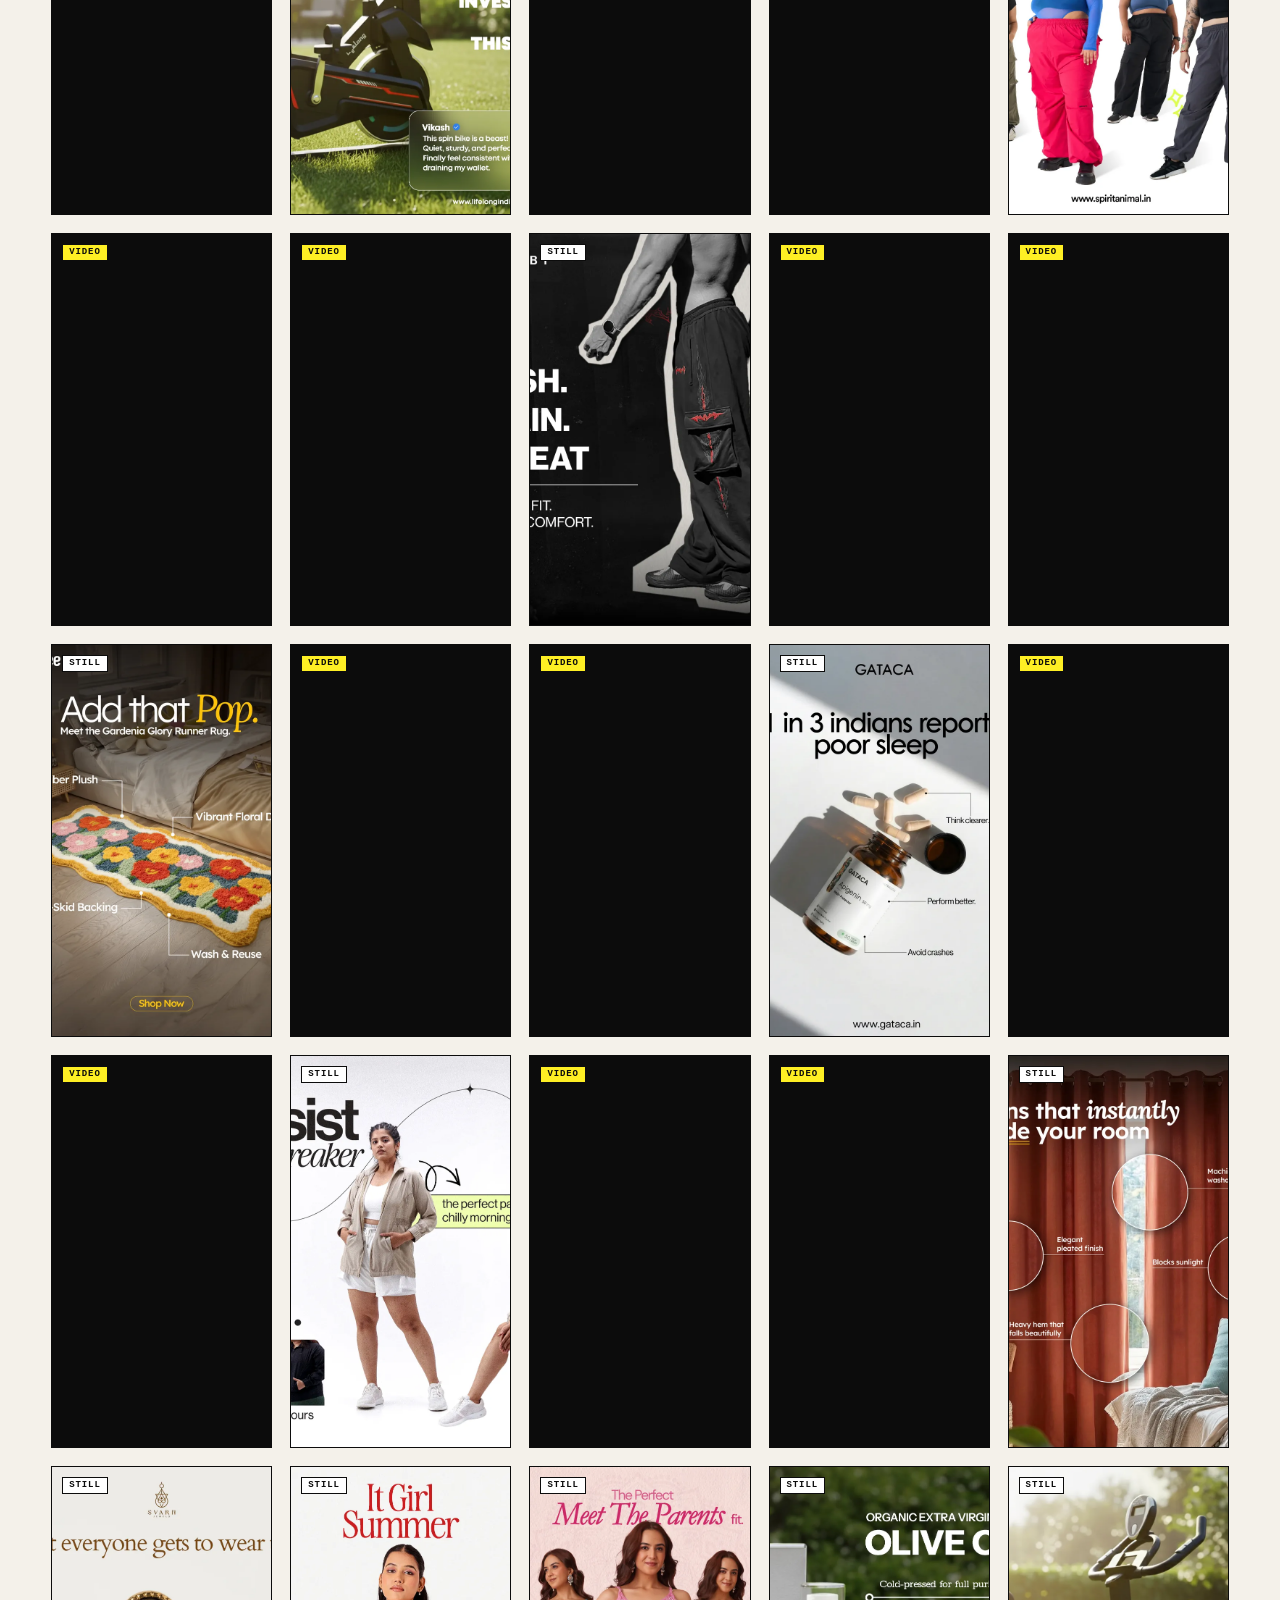
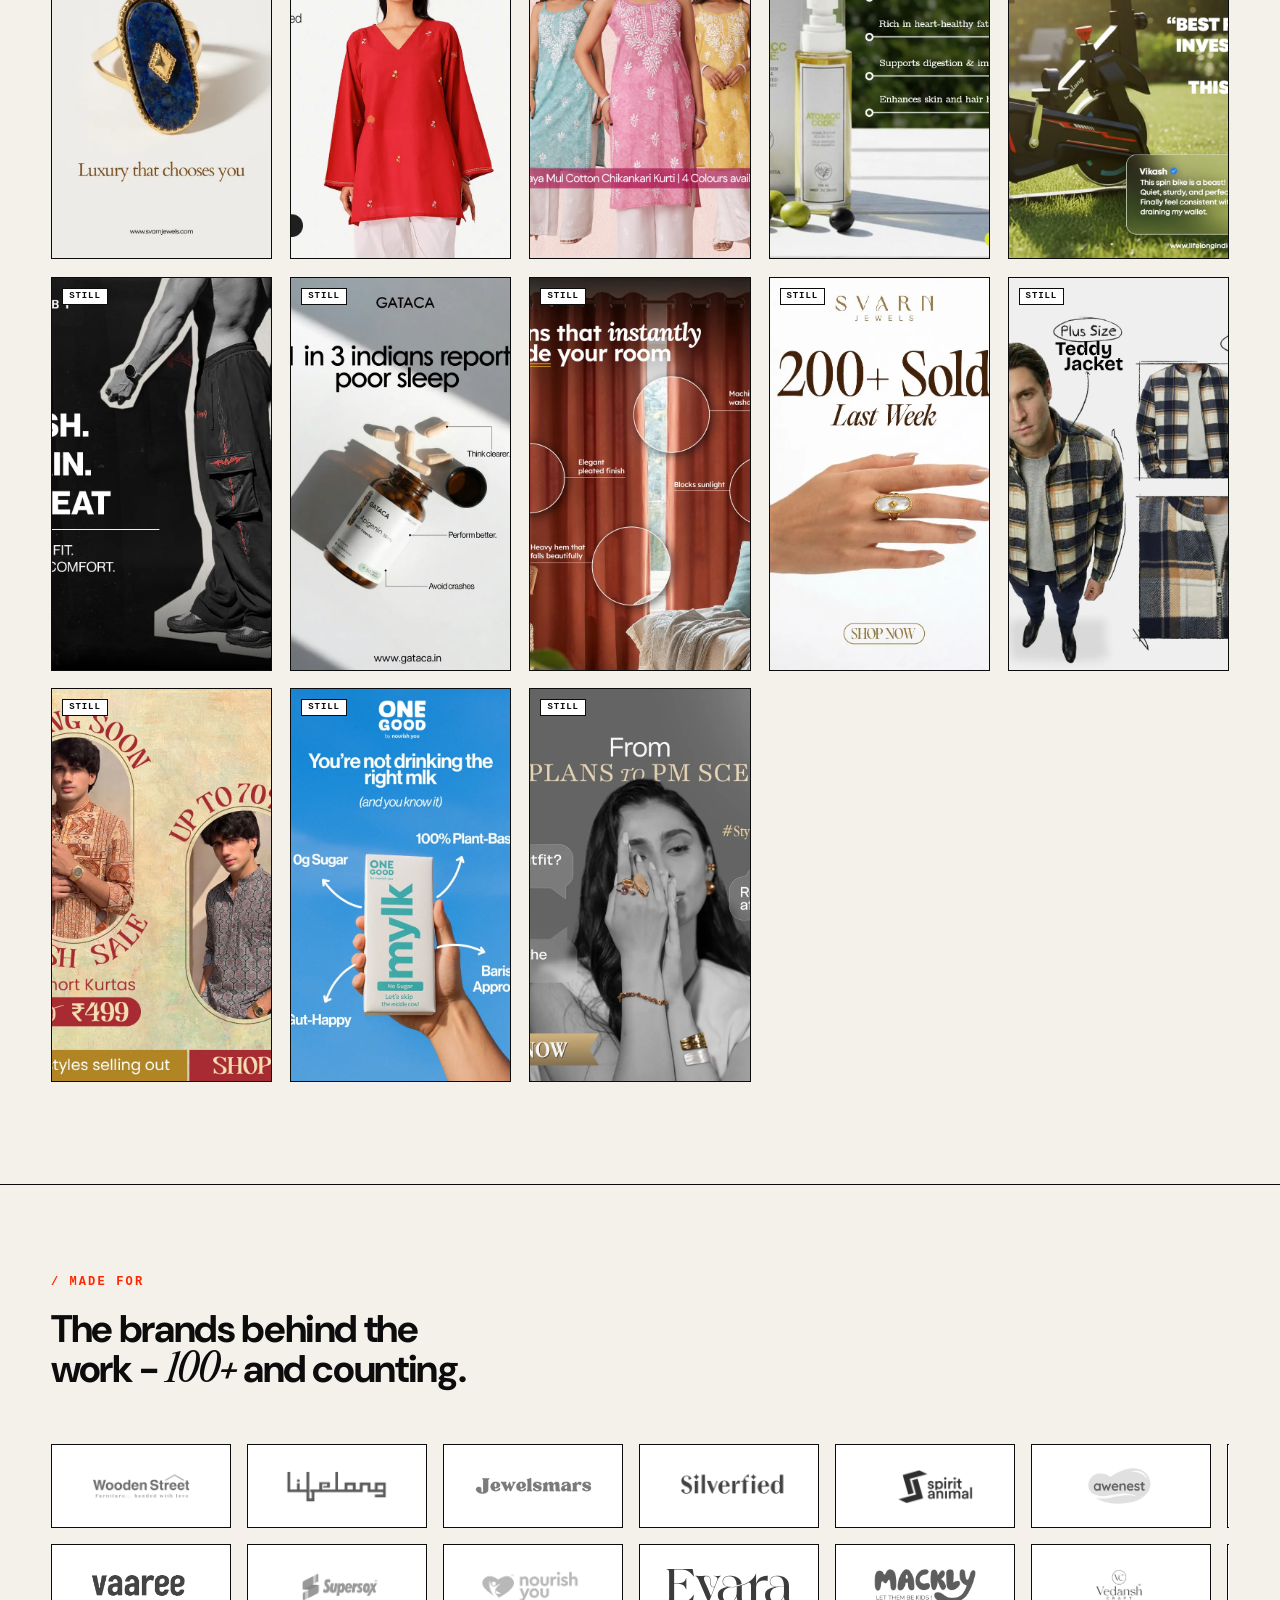
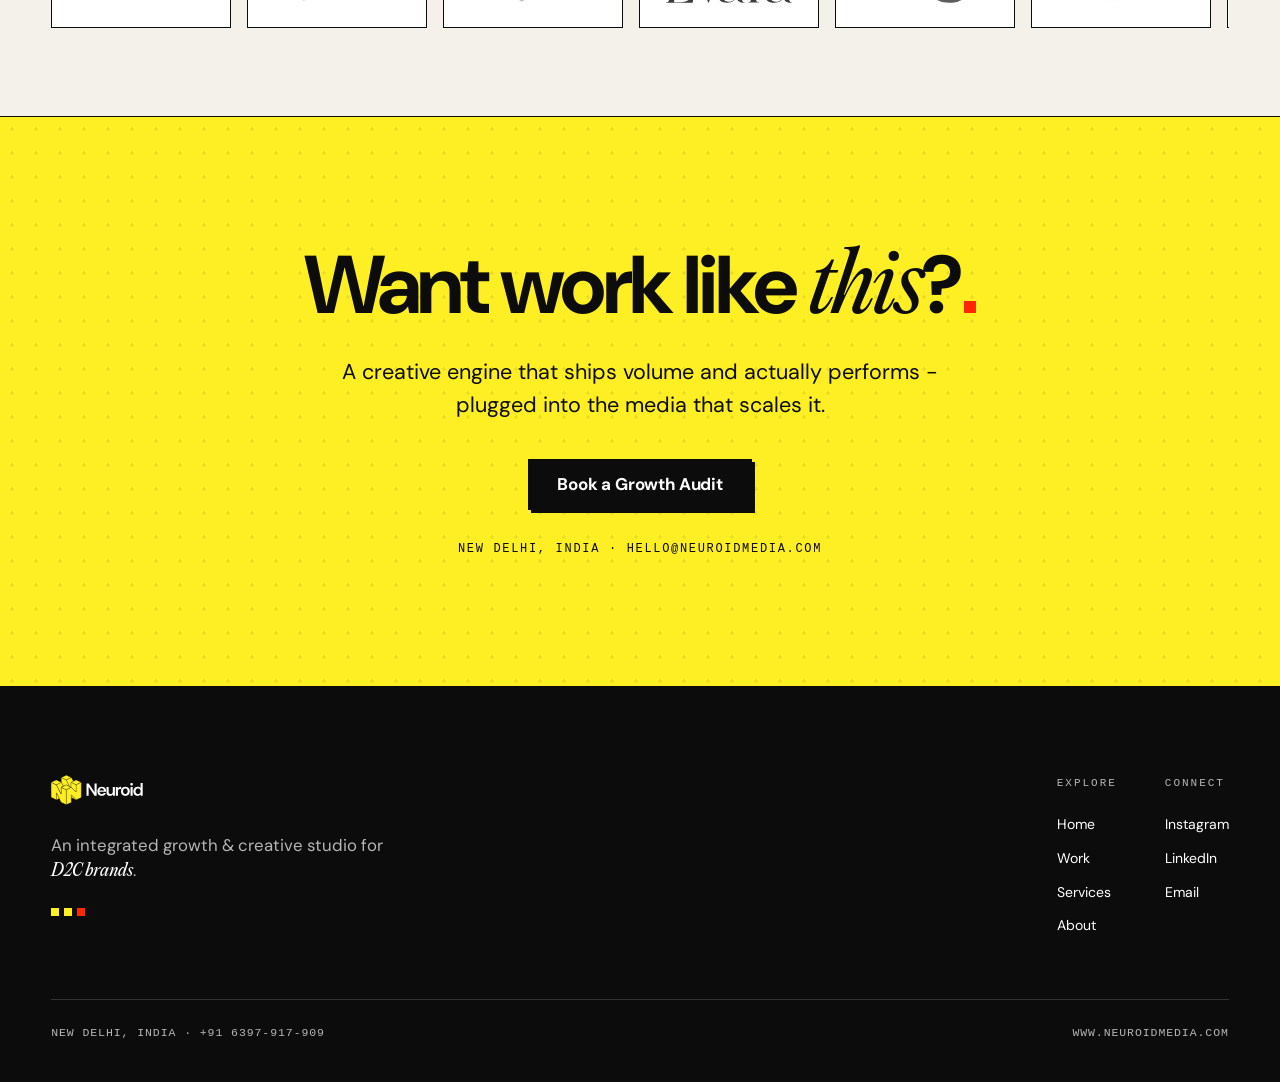
==== commit 8162e4e9: "Add Period Underwear UGC video to the work wall New Cloudinary asset (1080x1920, 9:16) added as the " ====
--- a/site/index.html
+++ b/site/index.html
@@ -207,6 +207,7 @@
   function items() {
     var CL = 'https://res.cloudinary.com/dbuklvo6b/video/upload/f_auto,q_auto,w_480/';
     var Vraw = [
+      ['v1782199889/UGC_6___PUW_2___Hook_3_tnnhke', 'Period Underwear', 'ugc'],
       ['v1782043217/UNO_Luxe_V2_lefbae', 'UNO Luxe', 'film'],
       ['v1782042891/Yoho_Pitstop_H1_V2_3_jdlfvv', 'Yoho', 'perf'],
       ['v1782042845/H1_CupJi_V1_3_nb1jzu', 'Cup Ji', 'ugc'],
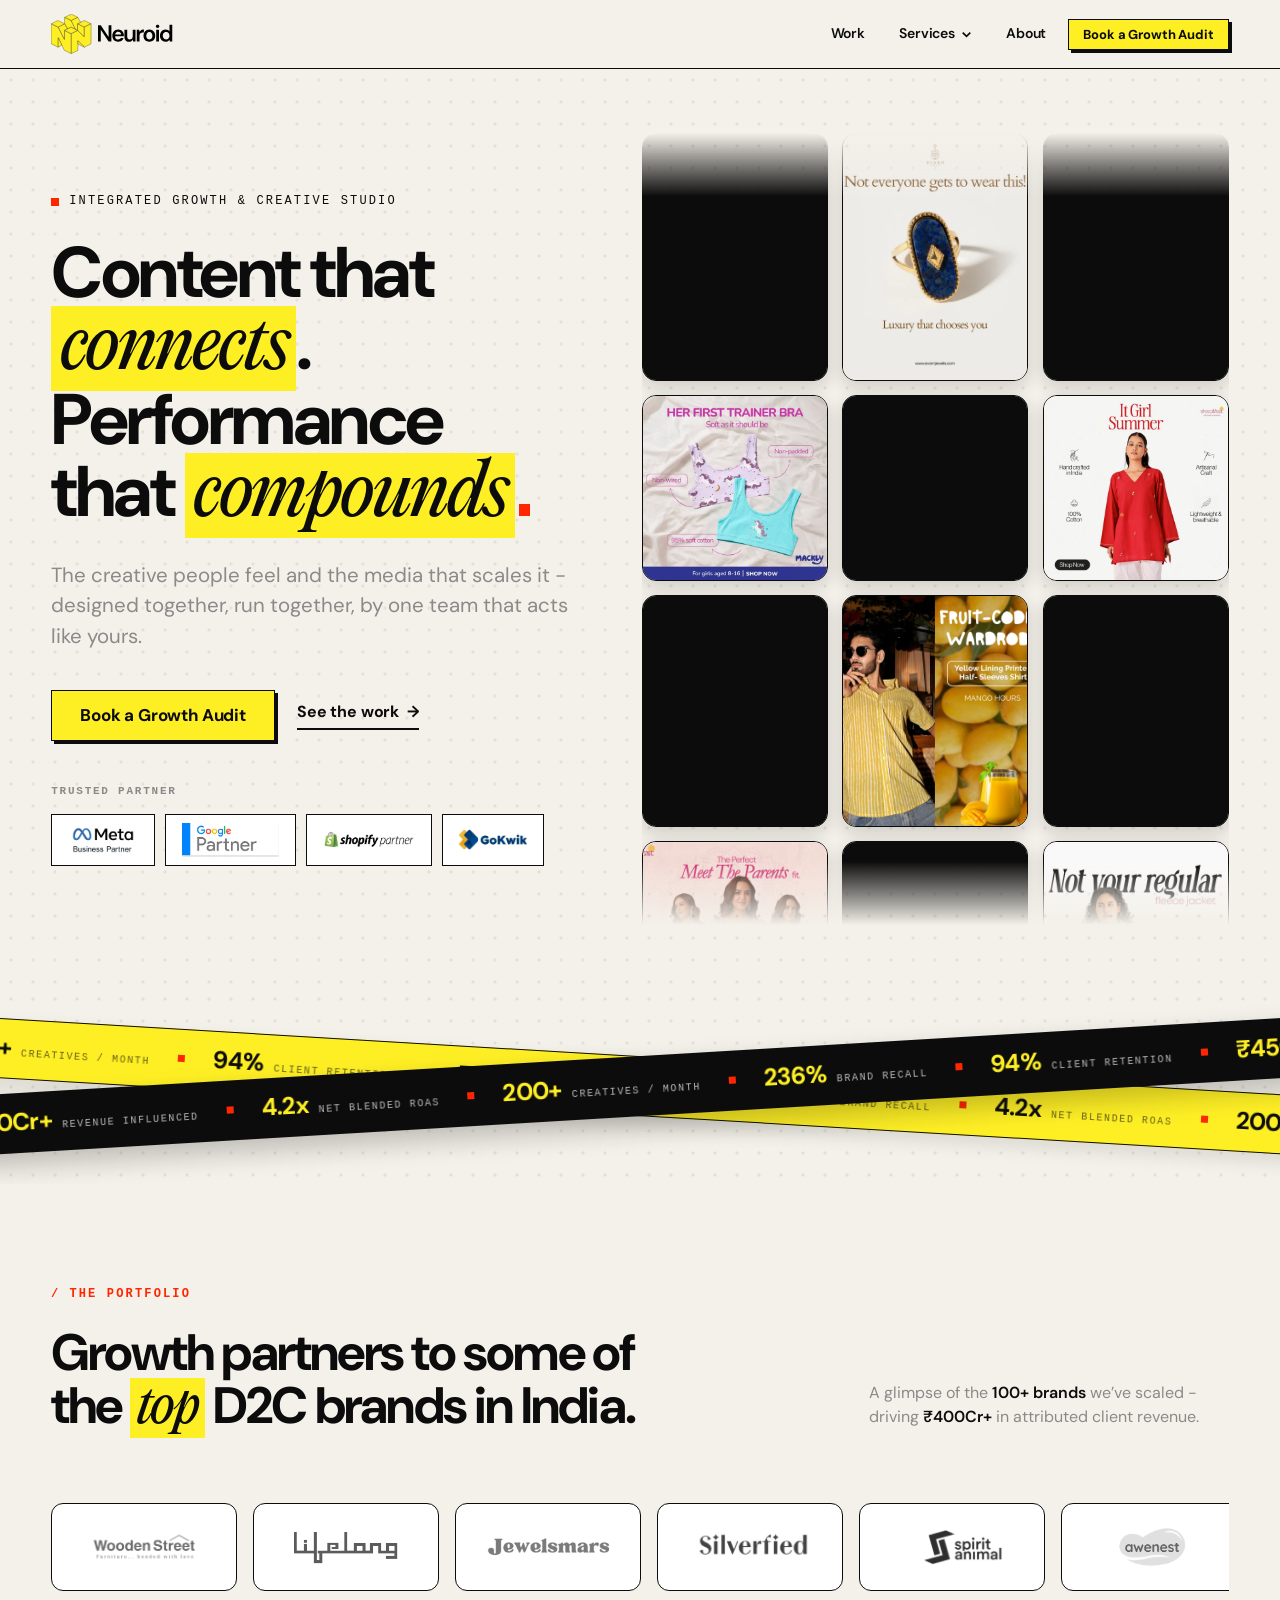
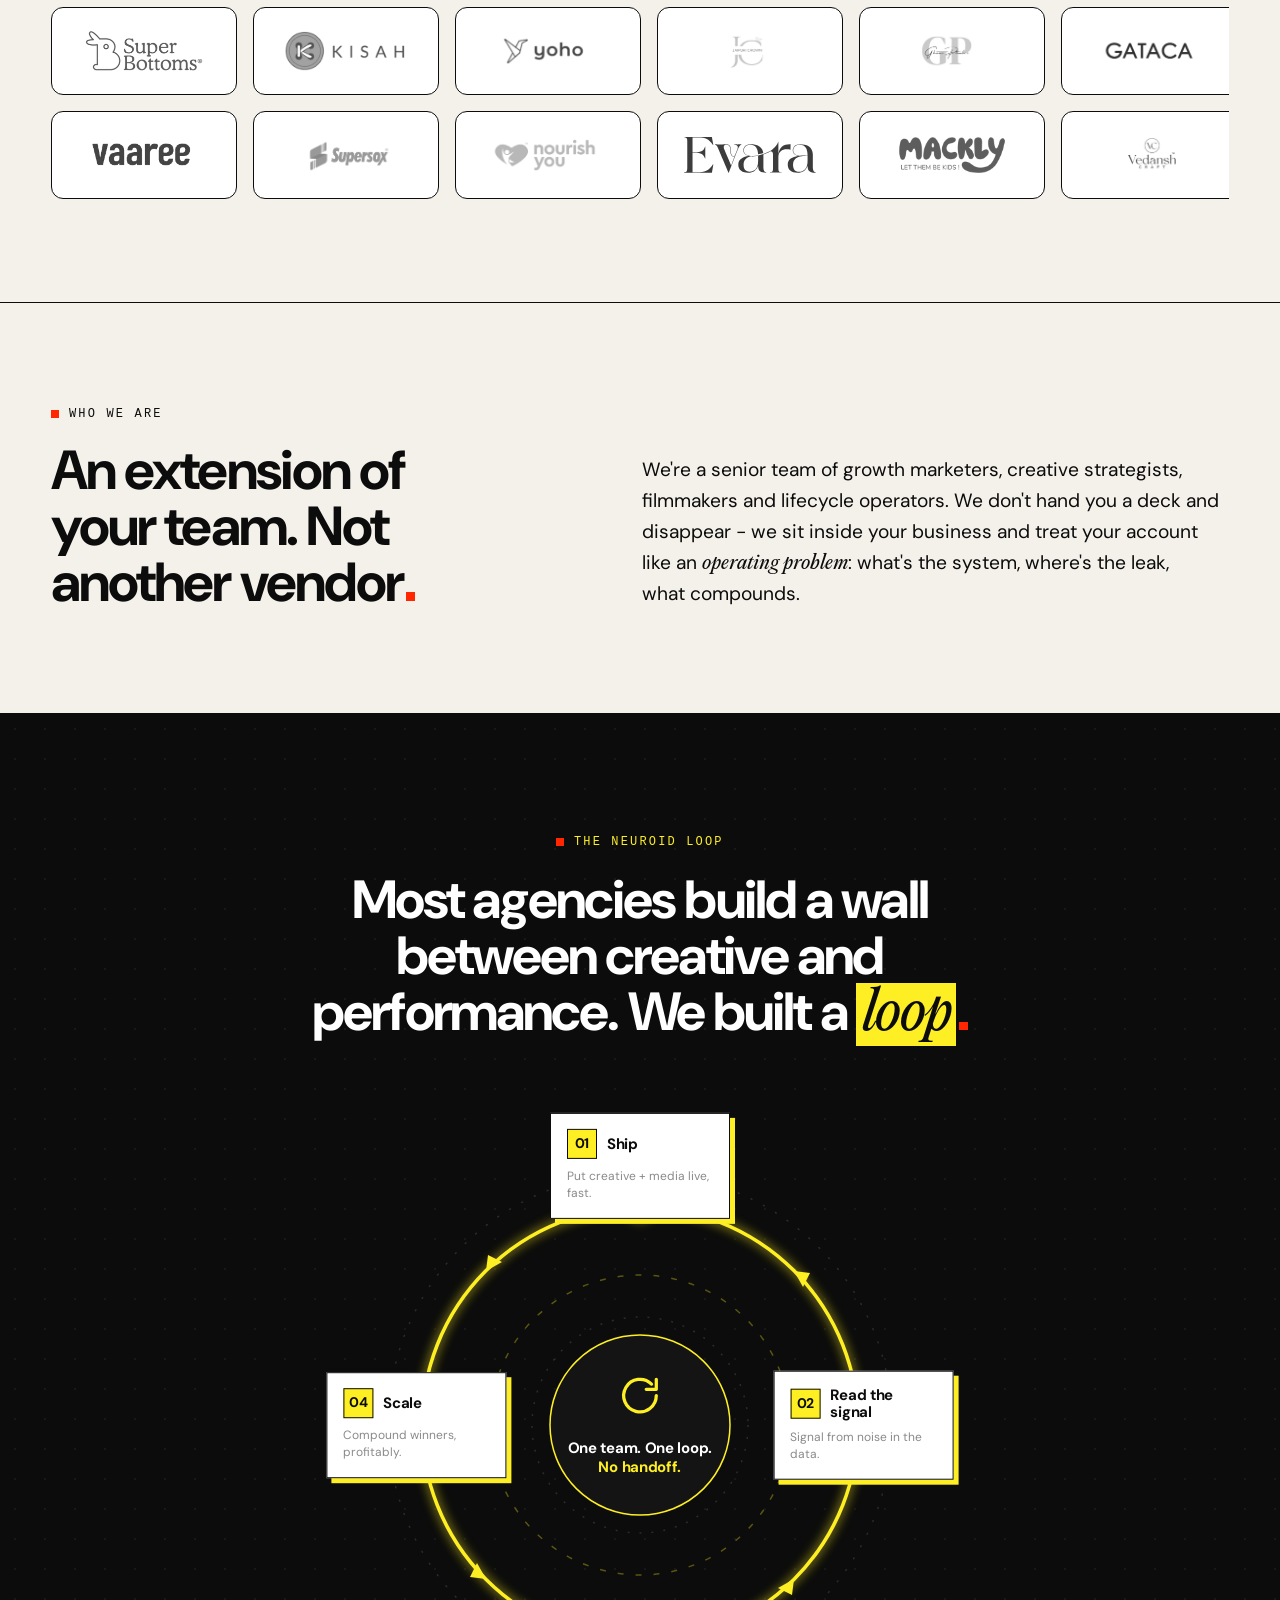
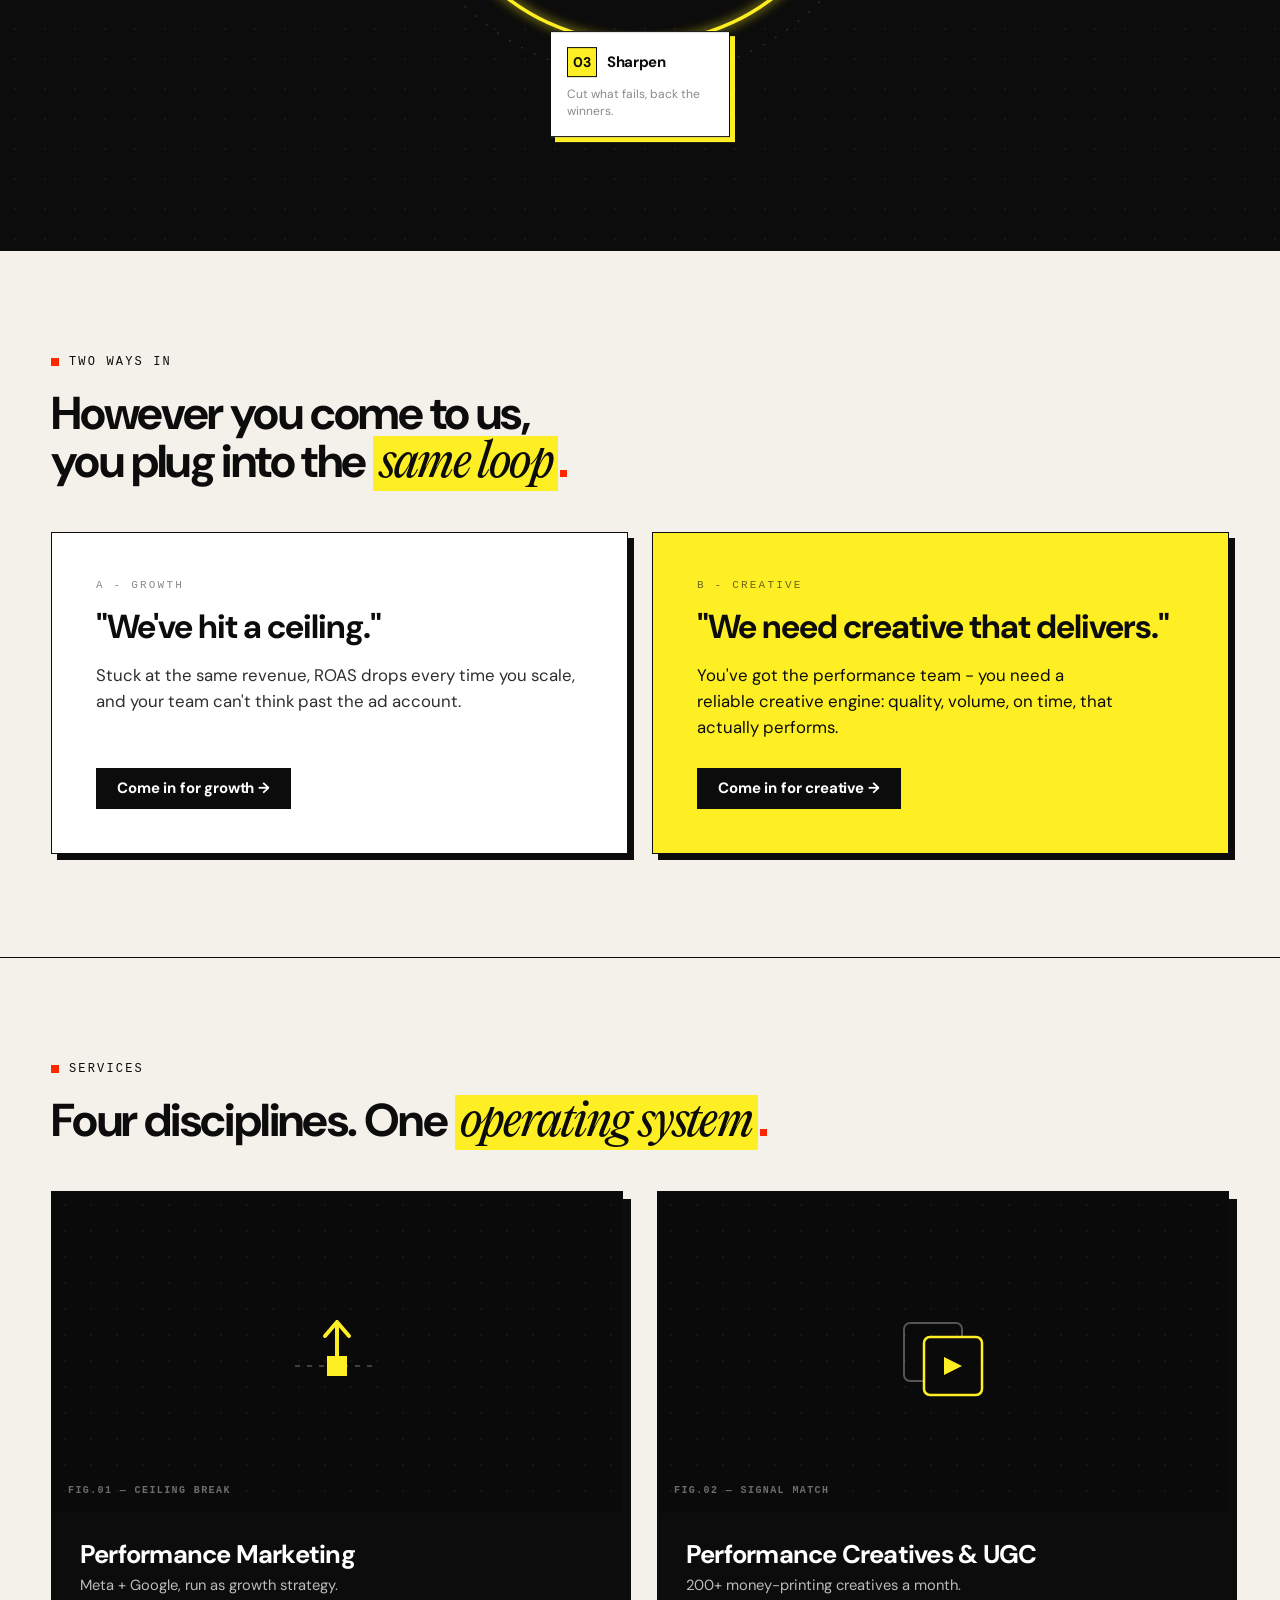
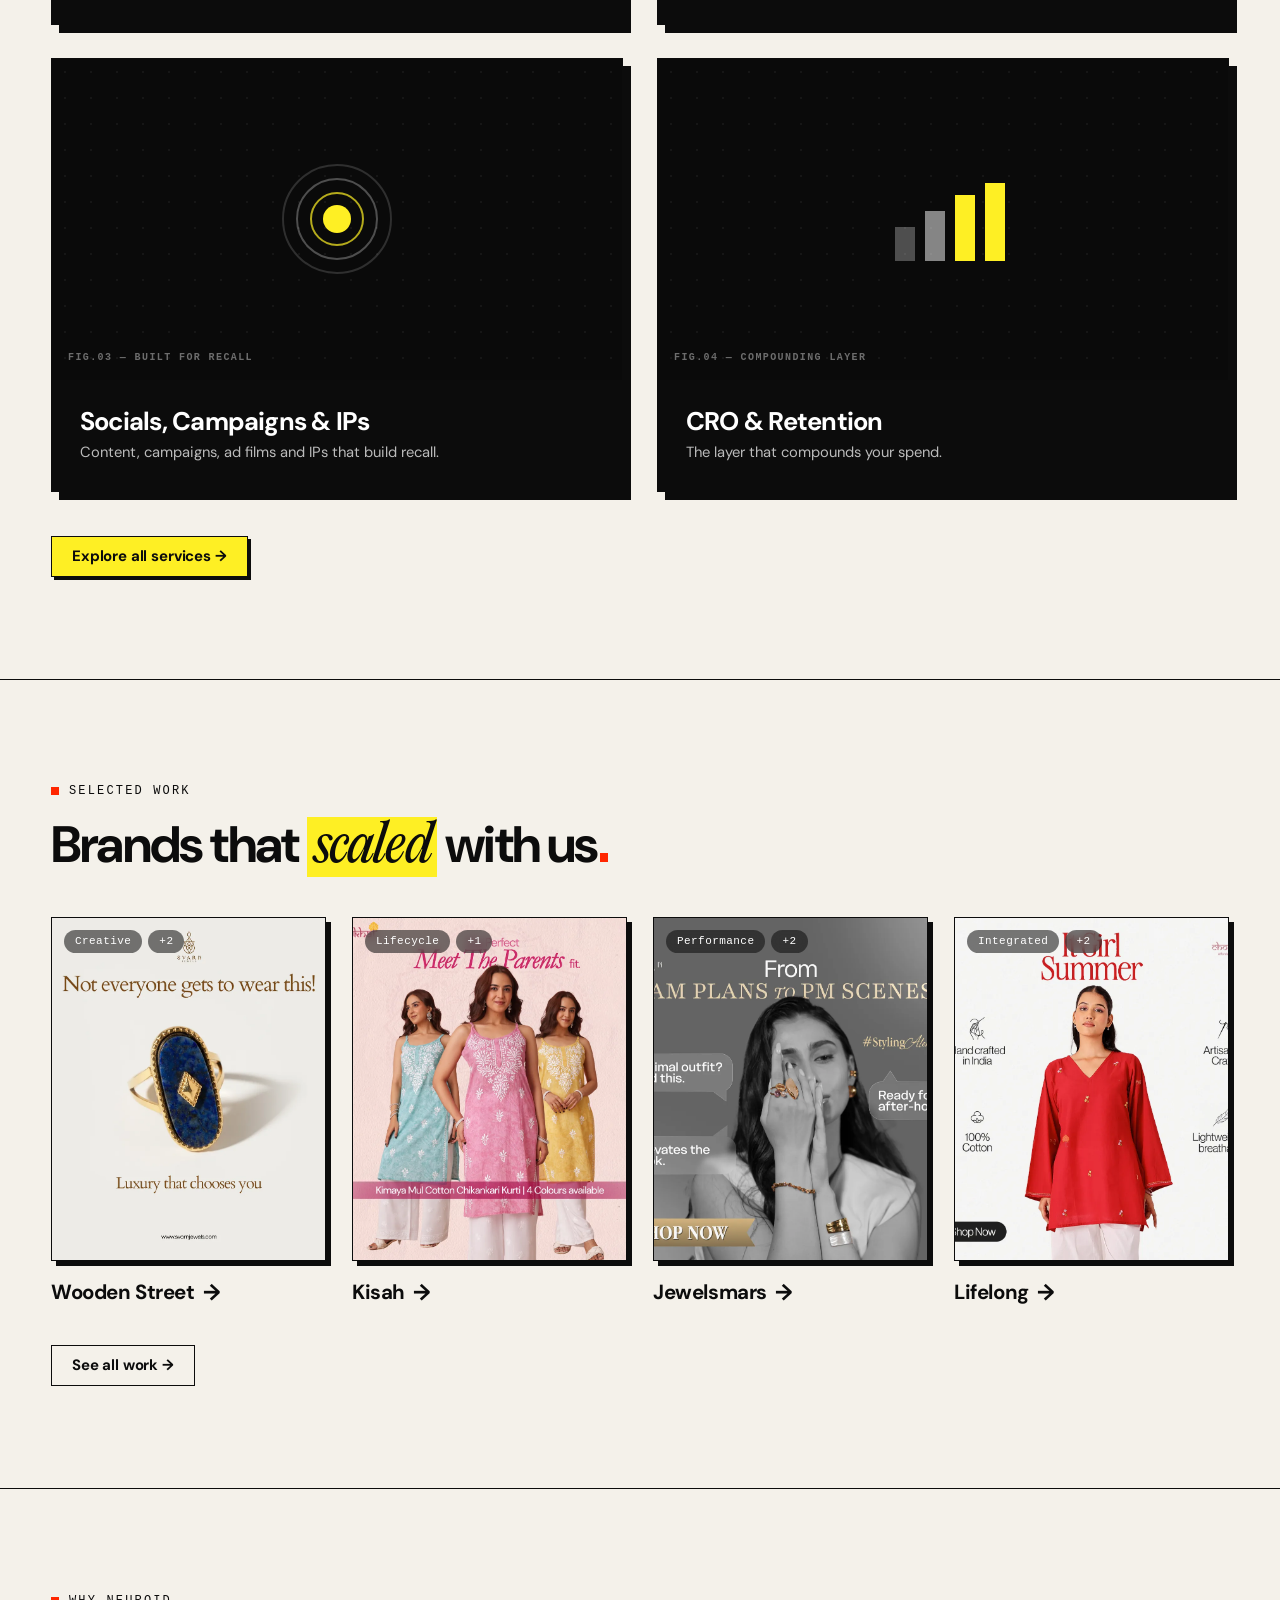
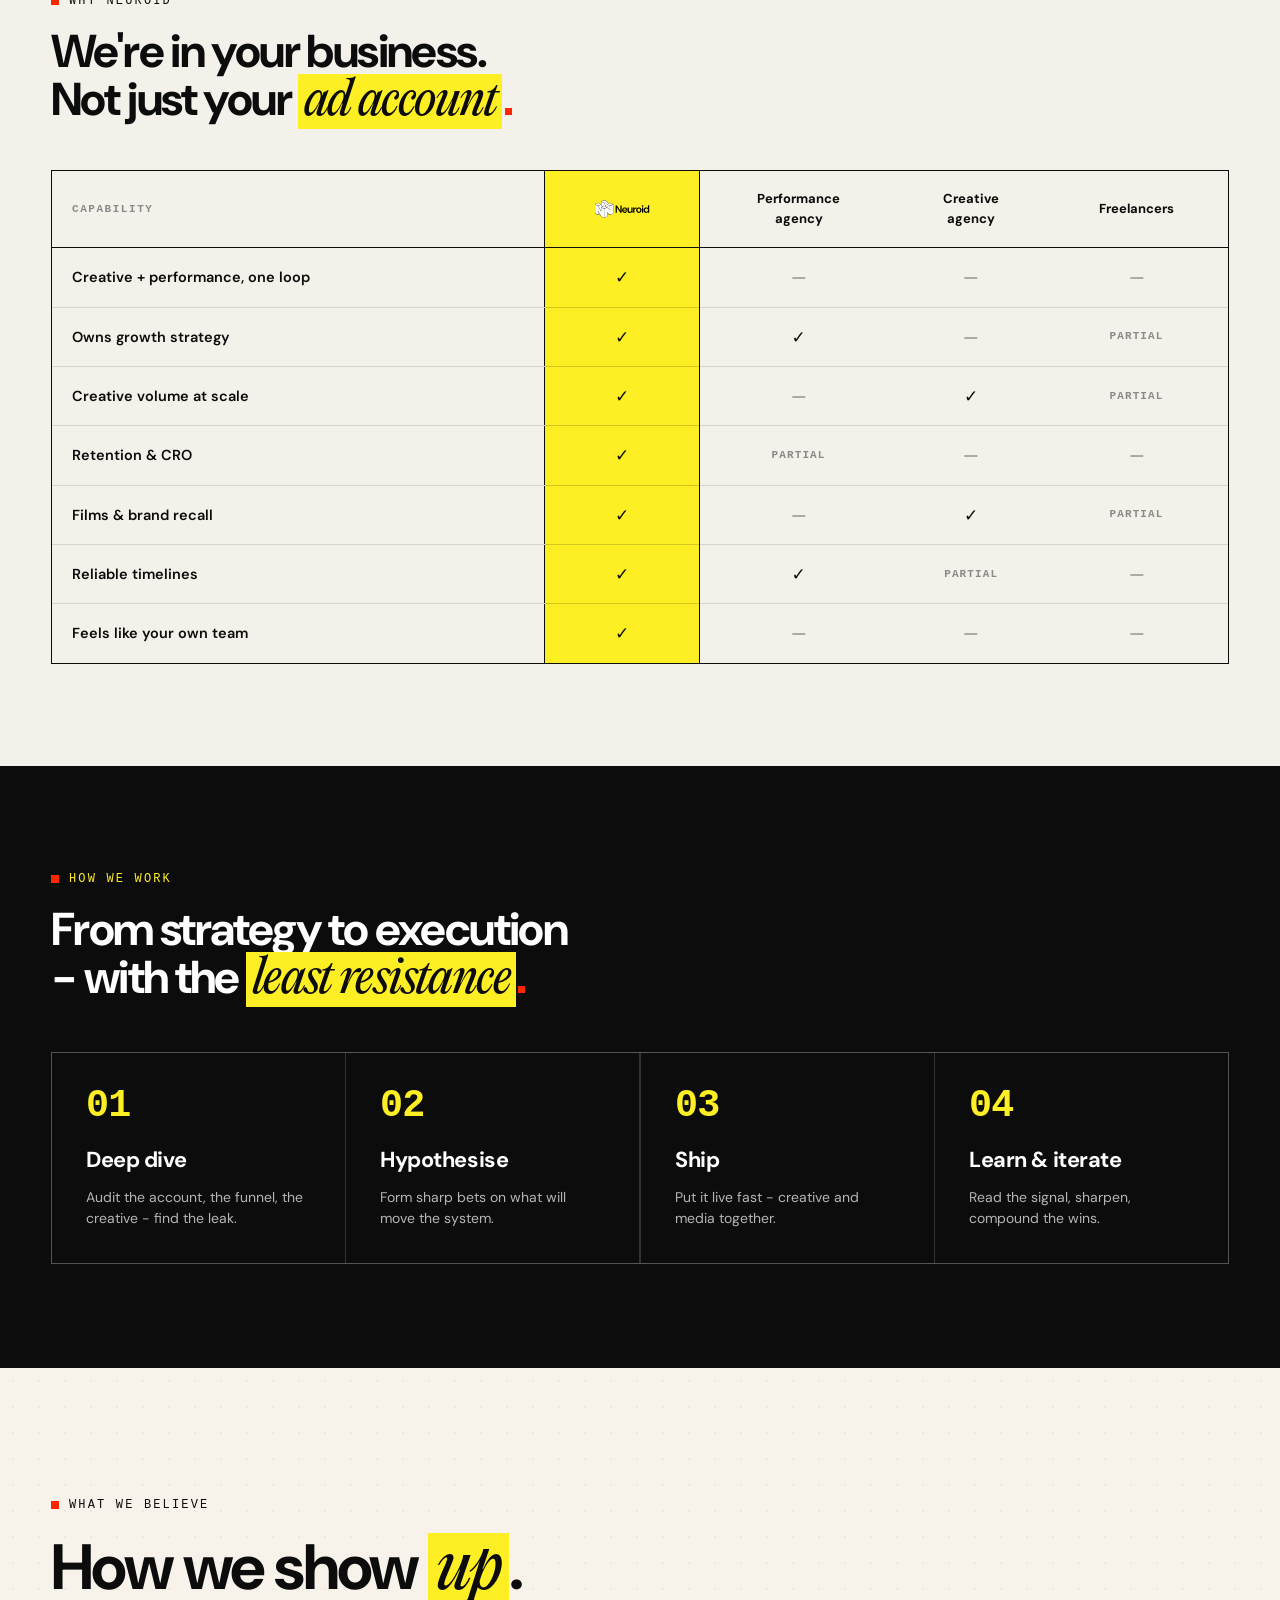
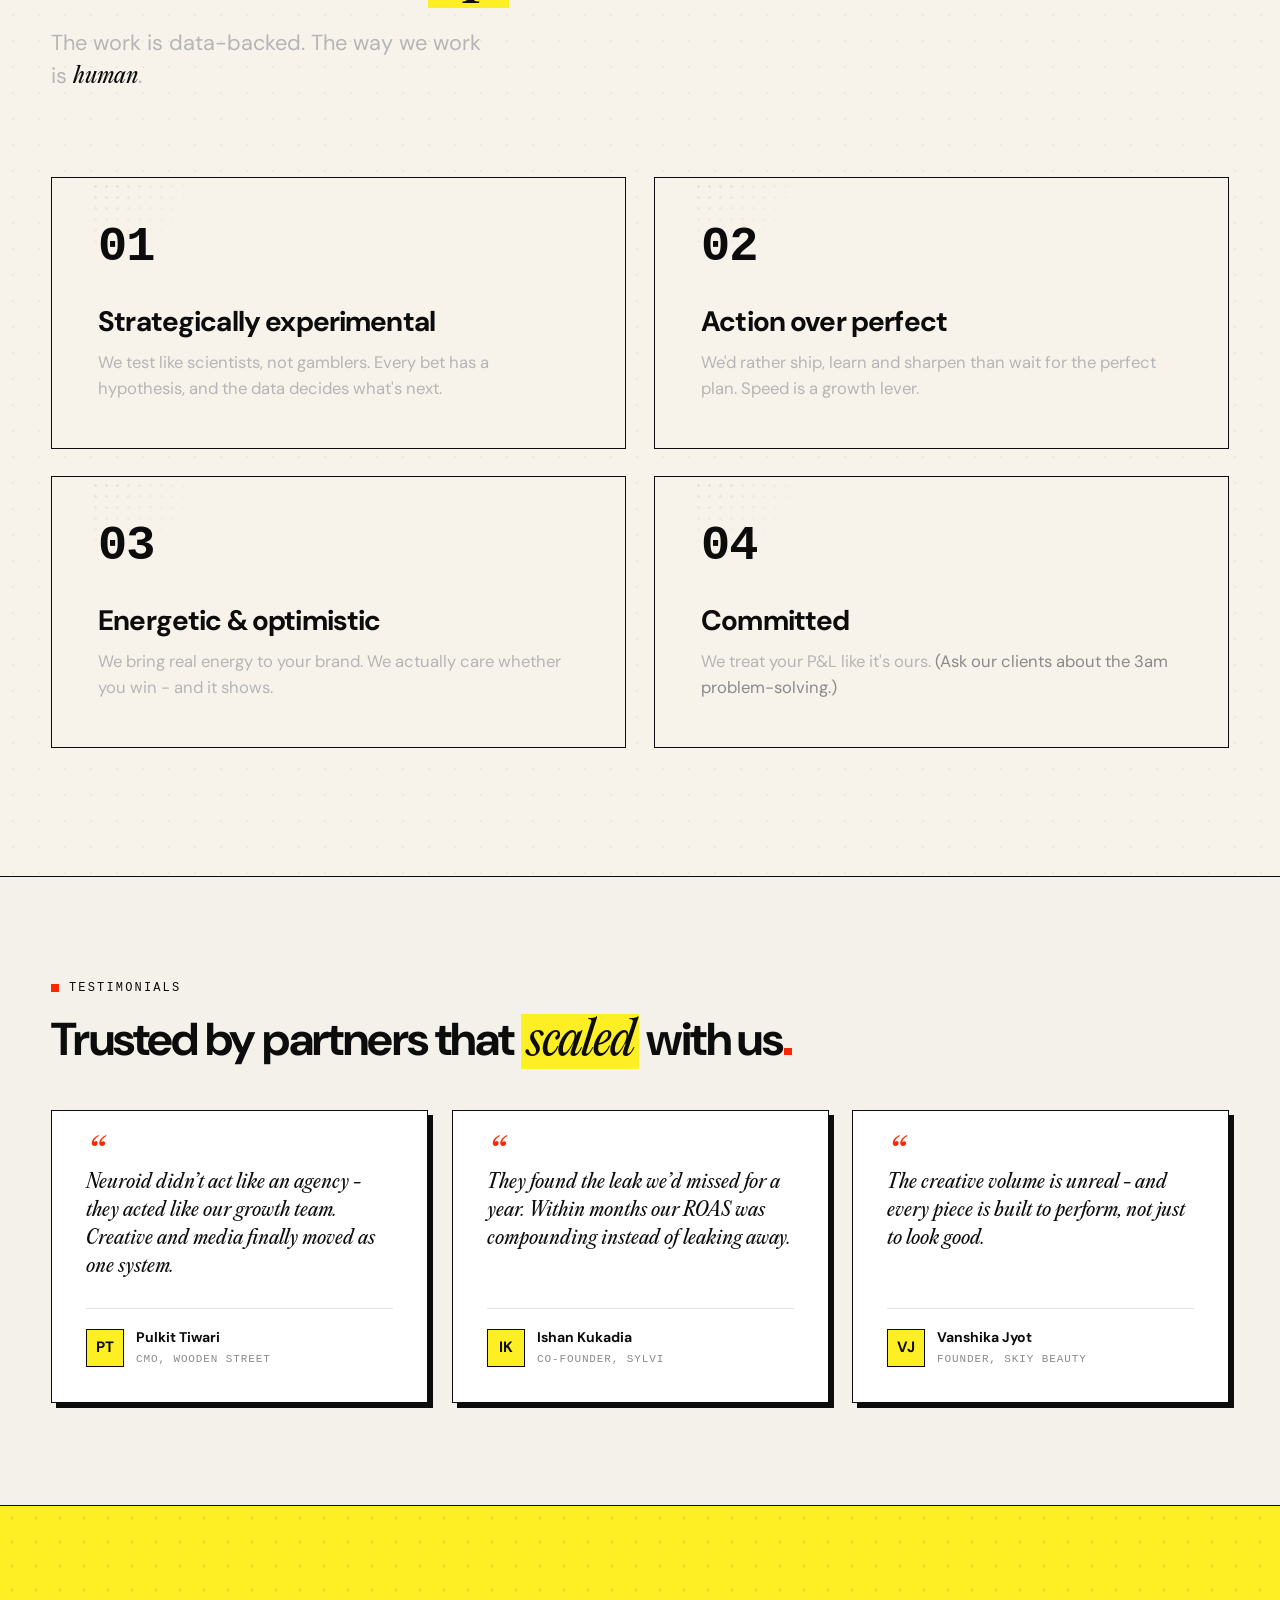
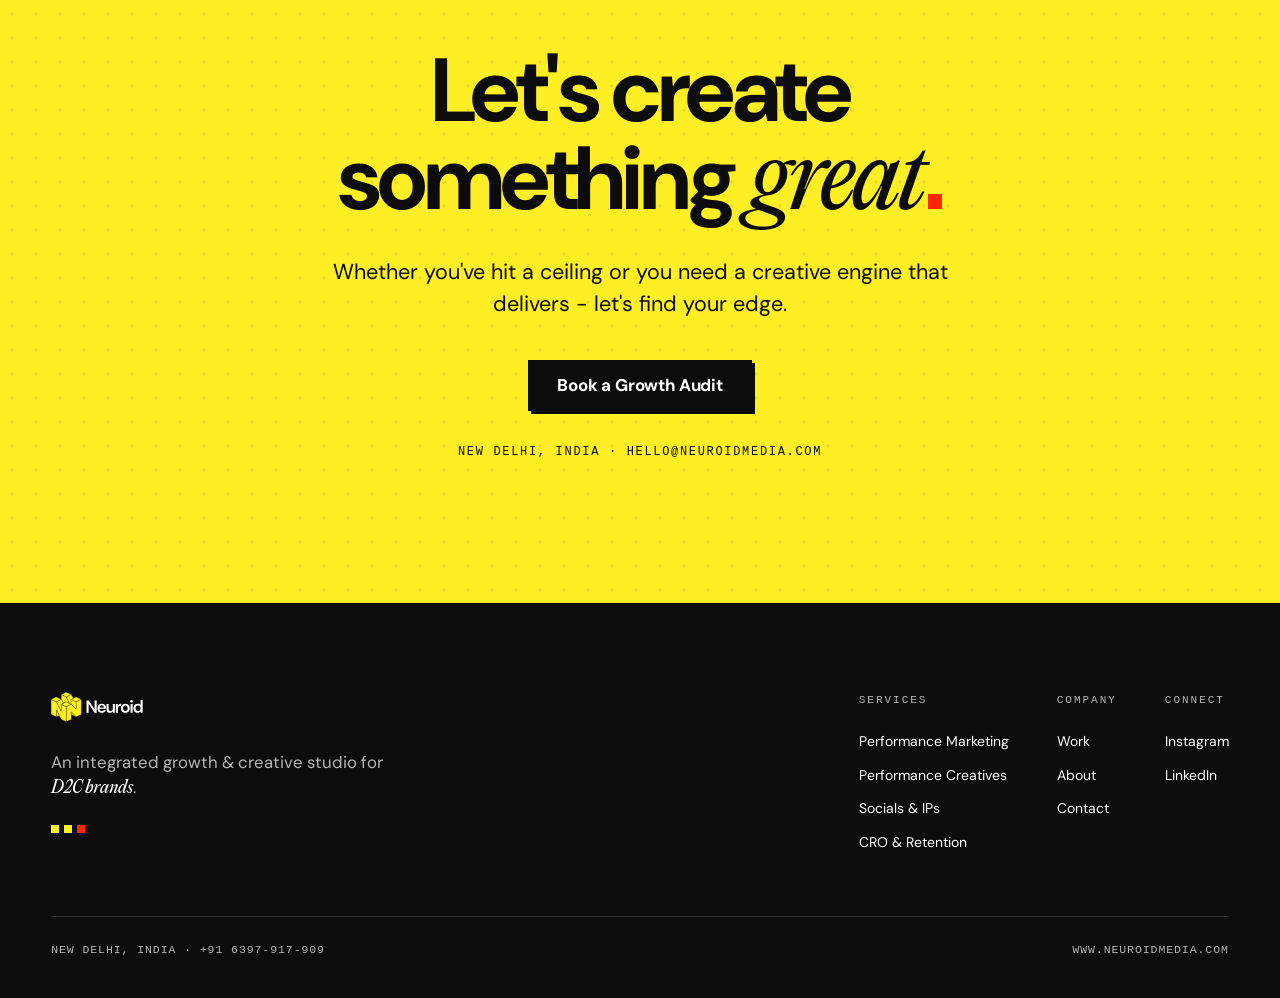
==== commit 8ea8f0b0: "Add homepage at / and move portfolio to /portfolio - Convert Neuroid Home design-tool source to a fu" ====
--- a/site/index.html
+++ b/site/index.html
@@ -3,10 +3,10 @@
 <head>
 <meta charset="utf-8">
 <meta name="viewport" content="width=device-width, initial-scale=1">
-<title>Portfolio — Neuroid</title>
-<meta name="description" content="A wall of work that actually performed. Hundreds of scroll-stopping creatives — performance video, UGC, social and ad films — built for D2C brands by Neuroid.">
-
-<!-- Speed: warm up the Cloudinary video CDN before the wall needs it -->
+<title>Neuroid — Integrated Growth &amp; Creative Studio for D2C</title>
+<meta name="description" content="The creative people feel and the media that scales it — designed together, run together. Neuroid is an integrated growth &amp; creative studio for D2C brands. ₹450Cr+ revenue influenced, 100+ brands.">
+
+<!-- Speed: warm up the Cloudinary video CDN before the hero needs it -->
 <link rel="preconnect" href="https://res.cloudinary.com" crossorigin>
 <link rel="dns-prefetch" href="https://res.cloudinary.com">
 
@@ -20,8 +20,15 @@
 
   @keyframes nrd-marquee{from{transform:translateX(0);}to{transform:translateX(-50%);}}
   @keyframes nrd-marquee-rev{from{transform:translateX(-50%);}to{transform:translateX(0);}}
-  @keyframes nrd-float{0%,100%{transform:translateY(0);}50%{transform:translateY(-10px);}}
-  @keyframes nrd-pop{0%{opacity:0;transform:scale(0.96);}100%{opacity:1;transform:scale(1);}}
+  @keyframes nrd-spin{from{transform:rotate(0);}to{transform:rotate(360deg);}}
+  @keyframes nrd-dashflow{to{stroke-dashoffset:-120;}}
+  @keyframes nrd-float{0%,100%{transform:translateY(0);}50%{transform:translateY(-12px);}}
+  @keyframes nrd-drift{0%,100%{transform:translate(0,0);}50%{transform:translate(8px,-6px);}}
+  @keyframes nrd-rise-up{from{transform:translateY(0);}to{transform:translateY(-50%);}}
+  @keyframes nrd-rise-down{from{transform:translateY(-50%);}to{transform:translateY(0);}}
+  @keyframes nrd-pop{0%{opacity:0;transform:scale(0.9);}100%{opacity:1;transform:scale(1);}}
+  @keyframes nrd-pulse{0%,100%{transform:scale(1);opacity:0.9;}50%{transform:scale(1.08);opacity:1;}}
+  @keyframes nrd-grow{0%,100%{transform:scaleY(0.55);}50%{transform:scaleY(1);}}
   @media (prefers-reduced-motion:reduce){*{animation:none !important;}}
 
   /* ---- Button (faithful reproduction of NeuroidDesignSystem Button) ---- */
@@ -34,6 +41,7 @@
   .nrd-btn--lg{font-size:17px;padding:16px 28px;gap:10px;}
   .nrd-btn--primary{background:var(--neuroid-yellow);color:var(--neuroid-ink);}
   .nrd-btn--inverse{background:var(--neuroid-ink);color:var(--neuroid-paper);}
+  .nrd-btn--outline{background:transparent;color:var(--neuroid-ink);}
   .nrd-btn--full{width:100%;}
   .nrd-btn--block{box-shadow:3px 3px 0 0 var(--neuroid-ink);}
   .nrd-btn--block:active{transform:translate(3px,3px);box-shadow:0 0 0 0 var(--neuroid-ink);}
@@ -50,6 +58,52 @@
   #mobileMenu{display:none;}
   #mobileMenu.open{display:block;}
 
+  /* ---- Services hover dropdown (CSS replaces JS open state) ---- */
+  .svc-dd{position:relative;}
+  .svc-menu{position:absolute;top:calc(100% + 8px);left:0;width:280px;background:var(--neuroid-paper);
+    border:1.5px solid var(--neuroid-ink);box-shadow:6px 6px 0 0 var(--neuroid-ink);padding:6px;
+    opacity:0;visibility:hidden;transform:translateY(-6px);transition:opacity .2s var(--ease-out), transform .2s var(--ease-snap), visibility .2s;z-index:60;}
+  .svc-dd:hover .svc-menu, .svc-dd:focus-within .svc-menu{opacity:1;visibility:visible;transform:none;}
+  .svc-dd:hover .svc-chev{transform:rotate(180deg);}
+  .svc-menu a{display:block;text-decoration:none;color:var(--neuroid-ink);padding:11px 14px;font-size:14px;}
+  .svc-menu a:hover{background:var(--neuroid-yellow);}
+
+  /* ---- The Loop responsive (CSS replaces JS width state at 860px) ---- */
+  .loop-desktop{display:block;}
+  .loop-mobile{display:none;}
+  @media (max-width:859px){
+    .loop-desktop{display:none;}
+    .loop-mobile{display:block;}
+  }
+
+  /* ---- Service stage motif (static fallback for the design-tool jsx animations) ---- */
+  .svc-stage{position:absolute;inset:0;display:flex;align-items:center;justify-content:center;
+    background:radial-gradient(circle at center, rgba(255,255,255,0.05) 1px, transparent 1.6px) 0 0 / 26px 26px, #0a0a0a;}
+  .svc-fig-label{position:absolute;left:16px;bottom:14px;font-family:var(--font-mono);font-size:10px;font-weight:700;
+    letter-spacing:0.14em;color:rgba(255,255,255,0.4);}
+
+  /* ---- Work card hover (CSS replaces JS handlers) ---- */
+  .work-card{position:relative;border:1.5px solid var(--neuroid-ink);box-shadow:5px 5px 0 0 var(--neuroid-ink);
+    overflow:hidden;aspect-ratio:4 / 5;cursor:pointer;transition:transform .22s var(--ease-snap), box-shadow .22s var(--ease-snap);}
+  .work-card:hover{transform:translate(-3px,-3px);box-shadow:9px 9px 0 0 var(--neuroid-yellow);}
+  .work-card [data-ov]{opacity:0;transition:opacity .25s ease;}
+  .work-card:hover [data-ov]{opacity:1;}
+
+  /* ---- Value card + quote card hover ---- */
+  .val-card{transition:transform .32s cubic-bezier(.16,1,.3,1), box-shadow .32s cubic-bezier(.16,1,.3,1);}
+  .val-card:hover{transform:translateY(-5px);box-shadow:8px 8px 0 0 var(--neuroid-yellow);}
+  .quote-card{transition:transform .22s var(--ease-snap), box-shadow .22s var(--ease-snap);}
+  .quote-card:hover{transform:translate(-3px,-3px);box-shadow:9px 9px 0 0 var(--neuroid-yellow);}
+
+  /* ---- Logo marquee cell hover ---- */
+  .logo-cell{flex:none;width:186px;height:88px;margin-right:16px;display:flex;align-items:center;justify-content:center;
+    padding:16px 26px;border:1px solid var(--neuroid-ink);border-radius:12px;background:var(--neuroid-paper);
+    transition:background .22s var(--ease-snap), box-shadow .22s var(--ease-snap), transform .22s var(--ease-snap);}
+  .logo-cell img{max-width:100%;max-height:40px;width:auto;object-fit:contain;mix-blend-mode:multiply;
+    filter:grayscale(1);opacity:0.82;transition:filter .22s var(--ease-snap), opacity .22s var(--ease-snap);}
+  .logo-cell:hover{background:var(--neuroid-yellow);box-shadow:3px 3px 0 0 var(--neuroid-ink);transform:translate(-1px,-1px);}
+  .logo-cell:hover img{filter:none;opacity:1;}
+
   [data-reveal]{will-change:opacity,transform;}
 </style>
 </head>
@@ -59,21 +113,30 @@
 
 <!-- ============ NAV ============ -->
 <header style="position:sticky;top:0;z-index:50;background:rgba(244,241,234,0.92);backdrop-filter:blur(8px);border-bottom:1.5px solid var(--neuroid-ink);">
-  <div style="max-width:1320px;margin:0 auto;padding:14px clamp(18px,4vw,56px);display:flex;align-items:center;justify-content:space-between;gap:24px;">
+  <div style="max-width:1280px;margin:0 auto;padding:14px clamp(18px,4vw,56px);display:flex;align-items:center;justify-content:space-between;gap:24px;">
     <a href="#top" style="display:flex;align-items:center;flex:none;text-decoration:none;">
       <img src="assets/brand/neuroid-logo-black.svg" alt="Neuroid" style="height:40px;width:auto;display:block;">
     </a>
 
     <nav style="display:flex;align-items:center;gap:8px;font-family:var(--font-sans);font-weight:600;font-size:14px;">
       <div class="nav-desktop">
-        <a href="#" style="text-decoration:none;color:var(--neuroid-ink);padding:8px 14px;letter-spacing:-0.01em;">Home</a>
-        <a href="#work" style="text-decoration:none;color:var(--neuroid-ink);padding:8px 14px;letter-spacing:-0.01em;border-bottom:2px solid var(--neuroid-ink);">Work</a>
-        <a href="#" style="text-decoration:none;color:var(--neuroid-ink);padding:8px 14px;letter-spacing:-0.01em;">Services</a>
-        <a href="#" style="text-decoration:none;color:var(--neuroid-ink);padding:8px 14px;letter-spacing:-0.01em;">About</a>
+        <a href="/portfolio" style="text-decoration:none;color:var(--neuroid-ink);padding:8px 14px;letter-spacing:-0.01em;">Work</a>
+        <div class="svc-dd">
+          <a href="#services" style="text-decoration:none;color:var(--neuroid-ink);padding:8px 14px;display:inline-flex;align-items:center;gap:6px;letter-spacing:-0.01em;">Services
+            <svg class="svc-chev" width="11" height="11" viewBox="0 0 12 12" fill="none" style="transition:transform .2s var(--ease-snap);"><path d="M2.5 4.5L6 8l3.5-3.5" stroke="currentColor" stroke-width="1.8" stroke-linecap="square"/></svg>
+          </a>
+          <div class="svc-menu">
+            <a href="#services">Performance Marketing</a>
+            <a href="#services">Performance Creatives &amp; UGC</a>
+            <a href="#services">Socials, Campaigns &amp; IPs</a>
+            <a href="#services">CRO &amp; Retention</a>
+          </div>
+        </div>
+        <a href="#about" style="text-decoration:none;color:var(--neuroid-ink);padding:8px 14px;letter-spacing:-0.01em;">About</a>
       </div>
 
       <div style="display:flex;align-items:center;gap:10px;">
-        <a class="nav-desktop-cta" href="mailto:hello@neuroidmedia.com" style="text-decoration:none;">
+        <a class="nav-desktop-cta" href="#contact" style="text-decoration:none;">
           <span class="nrd-btn nrd-btn--primary nrd-btn--block nrd-btn--sm">Book a Growth Audit</span>
         </a>
         <button class="nav-mobile-btn" id="hamburger" aria-label="Menu" style="background:none;border:1.5px solid var(--neuroid-ink);width:42px;height:38px;flex-direction:column;align-items:center;justify-content:center;gap:4px;cursor:pointer;padding:0;">
@@ -86,12 +149,11 @@
   </div>
 
   <div id="mobileMenu" style="border-top:1.5px solid var(--neuroid-ink);background:var(--neuroid-paper);padding:8px clamp(18px,4vw,56px) 18px;">
-    <a href="#" data-close style="display:block;text-decoration:none;color:var(--neuroid-ink);padding:12px 0;font-weight:600;border-bottom:1px solid rgba(12,12,12,0.1);">Home</a>
-    <a href="#work" data-close style="display:block;text-decoration:none;color:var(--neuroid-ink);padding:12px 0;font-weight:600;border-bottom:1px solid rgba(12,12,12,0.1);">Work</a>
-    <a href="#" data-close style="display:block;text-decoration:none;color:var(--neuroid-ink);padding:12px 0;font-weight:600;border-bottom:1px solid rgba(12,12,12,0.1);">Services</a>
-    <a href="#" data-close style="display:block;text-decoration:none;color:var(--neuroid-ink);padding:12px 0;font-weight:600;border-bottom:1px solid rgba(12,12,12,0.1);">About</a>
+    <a href="/portfolio" data-close style="display:block;text-decoration:none;color:var(--neuroid-ink);padding:12px 0;font-weight:600;border-bottom:1px solid rgba(12,12,12,0.1);">Work</a>
+    <a href="#services" data-close style="display:block;text-decoration:none;color:var(--neuroid-ink);padding:12px 0;font-weight:600;border-bottom:1px solid rgba(12,12,12,0.1);">Services</a>
+    <a href="#about" data-close style="display:block;text-decoration:none;color:var(--neuroid-ink);padding:12px 0;font-weight:600;border-bottom:1px solid rgba(12,12,12,0.1);">About</a>
     <div style="padding-top:14px;">
-      <a href="mailto:hello@neuroidmedia.com" style="text-decoration:none;">
+      <a href="#contact" data-close style="text-decoration:none;">
         <span class="nrd-btn nrd-btn--primary nrd-btn--block nrd-btn--full nrd-btn--md">Book a Growth Audit</span>
       </a>
     </div>
@@ -99,71 +161,408 @@
 </header>
 
 <!-- ============ HERO ============ -->
-<section id="top" style="position:relative;background:radial-gradient(circle at center, rgba(12,12,12,0.07) 1.3px, transparent 1.9px) 0 0 / 22px 22px, #F4F1EA;padding:clamp(48px,7vw,96px) clamp(18px,4vw,56px) clamp(40px,5vw,64px);border-bottom:1.5px solid var(--neuroid-ink);overflow:hidden;">
-  <div style="max-width:1320px;margin:0 auto;">
-    <div data-reveal style="display:flex;align-items:center;gap:10px;font-family:var(--font-mono);font-size:12px;letter-spacing:0.2em;text-transform:uppercase;margin-bottom:26px;color:var(--neuroid-ink);">
-      <span style="width:8px;height:8px;background:var(--neuroid-red);display:inline-block;flex:none;"></span>
-      <span>Portfolio - Selected creative</span>
-    </div>
-    <h1 data-reveal style="font-family:var(--font-sans);font-weight:700;letter-spacing:-0.04em;line-height:0.98;font-size:clamp(2.7rem,7.2vw,6rem);margin:0;max-width:16ch;text-wrap:balance;">A wall of work that actually <span class="nrd-highlight" style="font-family:var(--font-serif);font-style:italic;font-weight:400;">performed</span><span style="display:inline-block;width:0.15em;height:0.15em;background:var(--neuroid-red);vertical-align:baseline;margin-left:0.04em;"></span></h1>
-    <p data-reveal style="font-size:clamp(1.05rem,1.6vw,1.32rem);line-height:1.5;max-width:600px;margin:30px 0 0;color:var(--neuroid-grey);">Hundreds of scroll-stopping creatives - performance video, UGC, social and ad films - built for D2C brands and shipped at a volume most studios can&rsquo;t touch. This is a slice.</p>
-  </div>
-</section>
-
-<!-- ============ STAT STRIP ============ -->
-<section style="border-bottom:1.5px solid var(--neuroid-ink);background:var(--neuroid-ink);color:var(--neuroid-paper);">
-  <div id="statCells" style="max-width:1320px;margin:0 auto;display:grid;grid-template-columns:repeat(auto-fit,minmax(min(50%,180px),1fr));"></div>
-</section>
-
-<!-- ============ GALLERY ============ -->
-<section id="work" style="padding:clamp(44px,6vw,80px) clamp(18px,4vw,56px) clamp(56px,8vw,104px);border-bottom:1.5px solid var(--neuroid-ink);">
-  <div style="max-width:1320px;margin:0 auto;">
-    <div data-reveal style="display:flex;flex-wrap:wrap;align-items:flex-end;justify-content:space-between;gap:20px 32px;margin-bottom:clamp(26px,3.4vw,40px);">
-      <div>
-        <div style="display:flex;align-items:center;gap:9px;font-family:var(--font-mono);font-size:12px;font-weight:700;letter-spacing:0.18em;text-transform:uppercase;color:var(--neuroid-red);margin-bottom:16px;">
-          <span>/</span><span>The creative wall</span>
-        </div>
-        <h2 style="font-family:var(--font-sans);font-weight:700;letter-spacing:-0.035em;line-height:1.02;font-size:clamp(1.7rem,3.4vw,2.8rem);margin:0;max-width:18ch;">Every tile shipped, tested &amp; <span class="nrd-highlight">scaled</span><span style="display:inline-block;width:0.16em;height:0.16em;background:var(--neuroid-red);vertical-align:baseline;margin-left:0.05em;"></span></h2>
-      </div>
-      <div id="resultCount" style="font-family:var(--font-mono);font-size:12px;letter-spacing:0.06em;text-transform:uppercase;color:var(--neuroid-grey);padding-bottom:6px;"></div>
-    </div>
-
-    <div id="galleryTiles" style="display:grid;grid-template-columns:repeat(auto-fill,minmax(clamp(150px,15.5vw,210px),1fr));gap:clamp(12px,1.4vw,18px);"></div>
-  </div>
-</section>
-
-<!-- ============ BRAND WALL ============ -->
-<section style="padding:clamp(48px,7vw,88px) 0;border-bottom:1.5px solid var(--neuroid-ink);overflow:hidden;">
-  <div style="max-width:1320px;margin:0 auto;padding:0 clamp(18px,4vw,56px);">
-    <div data-reveal style="display:flex;align-items:center;gap:9px;font-family:var(--font-mono);font-size:12px;font-weight:700;letter-spacing:0.18em;text-transform:uppercase;color:var(--neuroid-red);margin-bottom:18px;">
-      <span>/</span><span>Made for</span>
-    </div>
-    <h2 data-reveal style="font-family:var(--font-sans);font-weight:700;letter-spacing:-0.035em;line-height:1.04;font-size:clamp(1.5rem,3vw,2.4rem);margin:0 0 clamp(32px,4.5vw,52px);max-width:22ch;">The brands behind the work - <span style="font-family:var(--font-serif);font-style:italic;font-weight:400;">100+</span> and counting.</h2>
-  </div>
-  <div data-reveal style="display:flex;flex-direction:column;gap:16px;padding:0 clamp(18px,4vw,56px);-webkit-mask-image:linear-gradient(90deg,transparent,#000 4%,#000 96%,transparent);mask-image:linear-gradient(90deg,transparent,#000 4%,#000 96%,transparent);">
+<section id="top" style="position:relative;min-height:94vh;background:radial-gradient(circle at center, rgba(12,12,12,0.07) 1.3px, transparent 1.9px) 0 0 / 22px 22px, #F4F1EA;color:var(--neuroid-ink);display:flex;align-items:center;padding:clamp(40px,5vw,72px) clamp(18px,4vw,56px);overflow:hidden;">
+  <div style="position:relative;max-width:1280px;margin:0 auto;width:100%;display:grid;grid-template-columns:minmax(300px,0.95fr) minmax(0,1.05fr);gap:clamp(32px,5vw,60px);align-items:center;" class="hero-grid">
+    <div>
+      <div style="display:flex;align-items:center;gap:10px;font-family:var(--font-mono);font-size:12px;letter-spacing:0.18em;text-transform:uppercase;margin-bottom:26px;color:var(--neuroid-ink);">
+        <span style="width:8px;height:8px;background:var(--neuroid-red);border-radius:0;display:inline-block;flex:none;"></span>
+        <span>Integrated Growth &amp; Creative Studio</span>
+      </div>
+      <h1 style="font-family:var(--font-sans);font-weight:700;letter-spacing:-0.035em;line-height:1.0;font-size:clamp(2.6rem,5.6vw,4.8rem);margin:0;text-wrap:balance;color:var(--neuroid-ink);">Content that <span class="nrd-highlight">connects</span>. Performance that <span class="nrd-highlight">compounds</span><span style="display:inline-block;width:0.16em;height:0.16em;background:var(--neuroid-red);vertical-align:baseline;margin-left:0.05em;border-radius:0;"></span></h1>
+      <p style="font-size:clamp(1.05rem,1.6vw,1.3rem);line-height:1.5;max-width:560px;margin:28px 0 0;color:var(--neuroid-grey);">The creative people feel and the media that scales it - designed together, run together, by one team that acts like yours.</p>
+      <div style="display:flex;flex-wrap:wrap;align-items:center;gap:16px 22px;margin-top:38px;">
+        <a href="#contact" style="text-decoration:none;"><span class="nrd-btn nrd-btn--primary nrd-btn--block nrd-btn--lg">Book a Growth Audit</span></a>
+        <a href="/portfolio" style="display:inline-flex;align-items:center;gap:8px;text-decoration:none;color:var(--neuroid-ink);font-family:var(--font-sans);font-weight:700;font-size:16px;letter-spacing:-0.01em;border-bottom:2px solid var(--neuroid-ink);padding-bottom:3px;">See the work <span aria-hidden="true">→</span></a>
+      </div>
+      <div style="display:flex;flex-wrap:wrap;align-items:center;gap:14px 16px;margin-top:42px;">
+        <span style="font-family:var(--font-mono);font-size:11px;letter-spacing:0.16em;text-transform:uppercase;color:var(--neuroid-grey);font-weight:700;">Trusted partner</span>
+        <div style="display:flex;flex-wrap:wrap;align-items:stretch;gap:10px;">
+          <div style="height:52px;display:flex;align-items:center;justify-content:center;padding:0 16px;background:#fff;border:1.5px solid var(--neuroid-ink);">
+            <img src="assets/partners/meta-partner.webp" alt="Meta Business Partner" style="height:34px;width:auto;display:block;">
+          </div>
+          <div style="height:52px;display:flex;align-items:center;justify-content:center;padding:0 16px;background:#fff;border:1.5px solid var(--neuroid-ink);">
+            <img src="assets/partners/google-partner.webp" alt="Google Partner" style="height:34px;width:auto;display:block;">
+          </div>
+          <div style="height:52px;display:flex;align-items:center;justify-content:center;padding:0 16px;background:#fff;border:1.5px solid var(--neuroid-ink);">
+            <img src="assets/partners/shopify-partner.webp" alt="Shopify Partner" style="height:19px;width:auto;display:block;">
+          </div>
+          <div style="height:52px;display:flex;align-items:center;justify-content:center;padding:0 16px;background:#fff;border:1.5px solid var(--neuroid-ink);">
+            <img src="assets/partners/gokwik.webp" alt="GoKwik" style="height:21px;width:auto;display:block;">
+          </div>
+        </div>
+      </div>
+    </div>
+
+    <div style="position:relative;height:min(88vh,880px);">
+      <div id="heroGallery" style="display:grid;grid-template-columns:repeat(3,1fr);gap:14px;height:100%;overflow:hidden;-webkit-mask-image:linear-gradient(to bottom, transparent 0%, #000 8%, #000 92%, transparent 100%);mask-image:linear-gradient(to bottom, transparent 0%, #000 8%, #000 92%, transparent 100%);"></div>
+    </div>
+  </div>
+</section>
+
+<!-- ============ PROOF RIBBONS (crossing) ============ -->
+<section style="position:relative;background:radial-gradient(circle at center, rgba(12,12,12,0.07) 1.3px, transparent 1.9px) 0 0 / 22px 22px, #F4F1EA;overflow:hidden;height:clamp(150px,16vw,196px);margin:-1px 0;">
+  <div style="position:absolute;left:-6%;top:50%;width:112%;transform:translateY(-50%) rotate(3.4deg);background:var(--neuroid-yellow);border-top:1.5px solid var(--neuroid-ink);border-bottom:1.5px solid var(--neuroid-ink);overflow:hidden;z-index:1;box-shadow:0 8px 18px rgba(0,0,0,0.10);">
+    <div id="ribbonYellow"></div>
+  </div>
+  <div style="position:absolute;left:-6%;top:50%;width:112%;transform:translateY(-50%) rotate(-3.4deg);background:var(--neuroid-ink);border-top:1.5px solid var(--neuroid-ink);border-bottom:1.5px solid var(--neuroid-ink);overflow:hidden;z-index:2;box-shadow:0 12px 26px rgba(0,0,0,0.22);">
+    <div id="ribbonInk"></div>
+  </div>
+</section>
+
+<!-- ============ LOGO WALL ============ -->
+<section id="brands" style="padding:clamp(56px,8vw,104px) 0;border-bottom:1.5px solid var(--neuroid-ink);overflow:hidden;">
+  <div style="max-width:1280px;margin:0 auto;padding:0 clamp(18px,4vw,56px);">
+    <div data-reveal style="display:flex;align-items:center;gap:9px;font-family:var(--font-mono);font-size:12px;font-weight:700;letter-spacing:0.18em;text-transform:uppercase;color:var(--neuroid-red);margin-bottom:22px;">
+      <span>/</span>
+      <span>The Portfolio</span>
+    </div>
+    <div style="display:flex;flex-wrap:wrap;align-items:flex-end;justify-content:space-between;gap:24px;margin:0 0 clamp(40px,6vw,64px);">
+      <h2 data-reveal style="font-family:var(--font-sans);font-weight:700;letter-spacing:-0.035em;line-height:1.04;font-size:clamp(1.9rem,4vw,3.2rem);margin:0;max-width:680px;">Growth partners to some of the <span class="nrd-highlight" style="font-family:var(--font-serif);font-style:italic;font-weight:400;">top</span> D2C brands in India.</h2>
+      <p data-reveal style="font-size:1rem;line-height:1.5;color:var(--neuroid-grey);max-width:360px;margin:0 0 6px;">A glimpse of the <strong style="color:var(--neuroid-ink);font-weight:600;">100+ brands</strong> we&rsquo;ve scaled - driving <strong style="color:var(--neuroid-ink);font-weight:600;">&#8377;400Cr+</strong> in attributed client revenue.</p>
+    </div>
+  </div>
+  <div data-reveal style="display:flex;flex-direction:column;gap:16px;padding:4px clamp(18px,4vw,56px) 0;-webkit-mask-image:linear-gradient(90deg,transparent,#000 4%,#000 96%,transparent);mask-image:linear-gradient(90deg,transparent,#000 4%,#000 96%,transparent);">
     <div style="overflow:hidden;"><div id="logoRowA"></div></div>
     <div style="overflow:hidden;"><div id="logoRowB"></div></div>
-  </div>
-</section>
-
-<!-- ============ CTA ============ -->
-<section id="contact" style="position:relative;background:var(--neuroid-yellow);padding:clamp(64px,10vw,140px) clamp(18px,4vw,56px);border-bottom:1.5px solid var(--neuroid-ink);overflow:hidden;">
+    <div style="overflow:hidden;"><div id="logoRowC"></div></div>
+  </div>
+</section>
+
+<!-- ============ WHO WE ARE ============ -->
+<section id="about" style="padding:clamp(56px,8vw,112px) clamp(18px,4vw,56px);border-bottom:1.5px solid var(--neuroid-ink);">
+  <div style="max-width:1280px;margin:0 auto;display:flex;flex-wrap:wrap;gap:clamp(28px,5vw,72px);">
+    <div data-reveal style="flex:1 1 320px;min-width:280px;">
+      <div style="display:flex;align-items:center;gap:10px;font-family:var(--font-mono);font-size:12px;letter-spacing:0.18em;text-transform:uppercase;margin-bottom:18px;">
+        <span style="width:8px;height:8px;background:var(--neuroid-red);border-radius:0;display:inline-block;flex:none;"></span>
+        <span>Who we are</span>
+      </div>
+      <h2 style="font-family:var(--font-sans);font-weight:700;letter-spacing:-0.035em;line-height:1.02;font-size:clamp(2rem,4.3vw,3.5rem);margin:0;text-wrap:balance;">An extension of your team. Not another vendor<span style="display:inline-block;width:0.16em;height:0.16em;background:var(--neuroid-red);vertical-align:baseline;margin-left:0.05em;border-radius:0;"></span></h2>
+    </div>
+    <div data-reveal style="flex:1 1 380px;min-width:280px;display:flex;align-items:flex-end;">
+      <p style="font-size:clamp(1.05rem,1.5vw,1.3rem);line-height:1.6;margin:0;">We're a senior team of growth marketers, creative strategists, filmmakers and lifecycle operators. We don't hand you a deck and disappear - we sit inside your business and treat your account like an <span style="font-family:var(--font-serif);font-style:italic;">operating problem</span>: what's the system, where's the leak, what compounds.</p>
+    </div>
+  </div>
+</section>
+
+<!-- ============ THE LOOP (signature) ============ -->
+<section id="loop" style="position:relative;background:var(--neuroid-ink);color:var(--neuroid-paper);padding:clamp(64px,9vw,128px) clamp(18px,4vw,56px);border-bottom:1.5px solid var(--neuroid-ink);overflow:hidden;">
+  <div aria-hidden="true" style="position:absolute;inset:0;background-image:radial-gradient(circle at center, rgba(255,255,255,0.05) 1px, transparent 1.6px);background-size:30px 30px;pointer-events:none;"></div>
+  <div style="position:relative;max-width:1180px;margin:0 auto;">
+    <div data-reveal style="text-align:center;margin-bottom:clamp(40px,6vw,72px);">
+      <div style="display:inline-flex;align-items:center;gap:10px;font-family:var(--font-mono);font-size:12px;letter-spacing:0.18em;text-transform:uppercase;color:var(--neuroid-yellow);margin-bottom:22px;">
+        <span style="width:8px;height:8px;background:var(--neuroid-red);border-radius:0;display:inline-block;flex:none;"></span>
+        <span>The Neuroid Loop</span>
+      </div>
+      <h2 style="font-family:var(--font-sans);font-weight:700;letter-spacing:-0.035em;line-height:1.04;font-size:clamp(1.9rem,4.2vw,3.4rem);margin:0 auto;max-width:880px;color:#fff;text-wrap:balance;">Most agencies build a wall between creative and performance. We built a <span class="nrd-highlight">loop</span><span style="display:inline-block;width:0.16em;height:0.16em;background:var(--neuroid-red);vertical-align:baseline;margin-left:0.05em;border-radius:0;"></span></h2>
+    </div>
+
+    <!-- Desktop circular diagram -->
+    <div class="loop-desktop" data-reveal>
+      <div style="position:relative;width:min(620px,86vw);height:min(620px,86vw);margin:0 auto;">
+        <svg viewBox="0 0 620 620" style="position:absolute;inset:0;width:100%;height:100%;overflow:visible;">
+          <defs>
+            <filter id="loopGlow" x="-50%" y="-50%" width="200%" height="200%">
+              <feGaussianBlur stdDeviation="5.5" result="b"></feGaussianBlur>
+              <feMerge><feMergeNode in="b"></feMergeNode><feMergeNode in="SourceGraphic"></feMergeNode></feMerge>
+            </filter>
+          </defs>
+          <circle cx="310" cy="310" r="252" fill="none" stroke="rgba(255,255,255,0.13)" stroke-width="1.5" stroke-dasharray="1 13" stroke-linecap="round"></circle>
+          <circle cx="310" cy="310" r="150" fill="none" stroke="rgba(254,239,36,0.32)" stroke-width="1.5" stroke-dasharray="6 12" style="animation:nrd-dashflow 3.5s linear infinite;"></circle>
+          <g filter="url(#loopGlow)">
+            <circle cx="310" cy="310" r="218" fill="none" stroke="var(--neuroid-yellow)" stroke-width="3.5"></circle>
+          </g>
+          <g fill="var(--neuroid-yellow)">
+            <path d="M464 156 l16 2 -7 14 z"></path>
+            <path d="M464 464 l-2 16 -14 -7 z"></path>
+            <path d="M156 464 l-16 -2 7 -14 z"></path>
+            <path d="M156 156 l2 -16 14 7 z"></path>
+          </g>
+          <g fill="var(--neuroid-yellow)" stroke="var(--neuroid-ink)" stroke-width="1.5">
+            <rect x="303" y="85" width="14" height="14" transform="rotate(45 310 92)"></rect>
+            <rect x="521" y="303" width="14" height="14" transform="rotate(45 528 310)"></rect>
+            <rect x="303" y="521" width="14" height="14" transform="rotate(45 310 528)"></rect>
+            <rect x="85" y="303" width="14" height="14" transform="rotate(45 92 310)"></rect>
+          </g>
+          <g style="transform-box:view-box;transform-origin:310px 310px;animation:nrd-spin 9s linear infinite;">
+            <circle cx="310" cy="92" r="15" fill="var(--neuroid-yellow)" opacity="0.4" filter="url(#loopGlow)"></circle>
+            <circle cx="310" cy="92" r="7" fill="var(--neuroid-yellow)"></circle>
+            <circle cx="310" cy="89" r="2.6" fill="#fff"></circle>
+          </g>
+          <circle cx="310" cy="310" r="108" fill="none" stroke="rgba(255,255,255,0.13)" stroke-width="1.5" stroke-dasharray="2 10"></circle>
+          <circle cx="310" cy="310" r="90" fill="#141414" stroke="var(--neuroid-yellow)" stroke-width="1.5"></circle>
+        </svg>
+
+        <div style="position:absolute;left:50%;top:0;transform:translate(-50%,-2%);width:180px;" data-loopnode="01|Ship|Put creative + media live, fast."></div>
+        <div style="position:absolute;right:0;top:50%;transform:translate(2%,-50%);width:180px;" data-loopnode="02|Read the signal|Signal from noise in the data."></div>
+        <div style="position:absolute;left:50%;bottom:0;transform:translate(-50%,2%);width:180px;" data-loopnode="03|Sharpen|Cut what fails, back the winners."></div>
+        <div style="position:absolute;left:0;top:50%;transform:translate(-2%,-50%);width:180px;" data-loopnode="04|Scale|Compound winners, profitably."></div>
+
+        <div style="position:absolute;left:50%;top:50%;transform:translate(-50%,-50%);text-align:center;width:172px;pointer-events:none;">
+          <svg width="46" height="46" viewBox="0 0 48 48" fill="none" style="animation:nrd-spin 14s linear infinite;display:inline-block;">
+            <path d="M41 24a17 17 0 1 1-5-12.05" stroke="var(--neuroid-yellow)" stroke-width="3.4" stroke-linecap="round"></path>
+            <path d="M41 7v10.5H30.5" stroke="var(--neuroid-yellow)" stroke-width="3.4" stroke-linecap="round" stroke-linejoin="round"></path>
+          </svg>
+          <div style="font-family:var(--font-sans);font-weight:700;font-size:15px;letter-spacing:-0.02em;margin-top:12px;color:#fff;line-height:1.3;">One team. One loop.<br><span style="color:var(--neuroid-yellow);">No handoff.</span></div>
+        </div>
+      </div>
+    </div>
+
+    <!-- Mobile vertical -->
+    <div class="loop-mobile" data-reveal>
+      <div id="loopVertical" style="max-width:420px;margin:0 auto;display:flex;flex-direction:column;"></div>
+    </div>
+  </div>
+</section>
+
+<!-- ============ ONE ENGINE, TWO WAYS IN ============ -->
+<section style="padding:clamp(56px,8vw,112px) clamp(18px,4vw,56px);border-bottom:1.5px solid var(--neuroid-ink);">
+  <div style="max-width:1280px;margin:0 auto;">
+    <div data-reveal style="display:flex;align-items:center;gap:10px;font-family:var(--font-mono);font-size:12px;letter-spacing:0.18em;text-transform:uppercase;margin-bottom:18px;">
+      <span style="width:8px;height:8px;background:var(--neuroid-red);border-radius:0;display:inline-block;flex:none;"></span>
+      <span>Two ways in</span>
+    </div>
+    <h2 data-reveal style="font-family:var(--font-sans);font-weight:700;letter-spacing:-0.035em;line-height:1.04;font-size:clamp(1.8rem,3.6vw,3rem);margin:0 0 44px;max-width:820px;">However you come to us, you plug into the <span class="nrd-highlight">same loop</span><span style="display:inline-block;width:0.16em;height:0.16em;background:var(--neuroid-red);vertical-align:baseline;margin-left:0.05em;border-radius:0;"></span></h2>
+    <div style="display:grid;grid-template-columns:repeat(auto-fit,minmax(min(420px,100%),1fr));gap:24px;">
+      <div data-reveal style="background:var(--neuroid-paper);border:1.5px solid var(--neuroid-ink);box-shadow:6px 6px 0 0 var(--neuroid-ink);padding:clamp(28px,4vw,44px);display:flex;flex-direction:column;">
+        <div style="font-family:var(--font-mono);font-size:11px;letter-spacing:0.2em;text-transform:uppercase;color:var(--neuroid-grey);">A - Growth</div>
+        <h3 style="font-family:var(--font-sans);font-weight:700;letter-spacing:-0.03em;font-size:clamp(1.5rem,2.6vw,2.1rem);margin:14px 0 16px;">"We've hit a ceiling."</h3>
+        <p style="font-size:1.05rem;line-height:1.55;margin:0 0 28px;flex:1;opacity:0.86;">Stuck at the same revenue, ROAS drops every time you scale, and your team can't think past the ad account.</p>
+        <a href="#contact" style="text-decoration:none;align-self:flex-start;"><span class="nrd-btn nrd-btn--inverse nrd-btn--md">Come in for growth →</span></a>
+      </div>
+      <div data-reveal style="background:var(--neuroid-yellow);border:1.5px solid var(--neuroid-ink);box-shadow:6px 6px 0 0 var(--neuroid-ink);padding:clamp(28px,4vw,44px);display:flex;flex-direction:column;">
+        <div style="font-family:var(--font-mono);font-size:11px;letter-spacing:0.2em;text-transform:uppercase;color:var(--neuroid-ink);opacity:0.6;">B - Creative</div>
+        <h3 style="font-family:var(--font-sans);font-weight:700;letter-spacing:-0.03em;font-size:clamp(1.5rem,2.6vw,2.1rem);margin:14px 0 16px;">"We need creative that delivers."</h3>
+        <p style="font-size:1.05rem;line-height:1.55;margin:0 0 28px;flex:1;">You've got the performance team - you need a reliable creative engine: quality, volume, on time, that actually performs.</p>
+        <a href="#contact" style="text-decoration:none;align-self:flex-start;"><span class="nrd-btn nrd-btn--inverse nrd-btn--md">Come in for creative →</span></a>
+      </div>
+    </div>
+  </div>
+</section>
+
+<!-- ============ SERVICES ============ -->
+<section id="services" style="padding:clamp(56px,8vw,112px) clamp(18px,4vw,56px);border-bottom:1.5px solid var(--neuroid-ink);">
+  <div style="max-width:1280px;margin:0 auto;">
+    <div data-reveal style="display:flex;align-items:center;gap:10px;font-family:var(--font-mono);font-size:12px;letter-spacing:0.18em;text-transform:uppercase;margin-bottom:18px;">
+      <span style="width:8px;height:8px;background:var(--neuroid-red);border-radius:0;display:inline-block;flex:none;"></span>
+      <span>Services</span>
+    </div>
+    <h2 data-reveal style="font-family:var(--font-sans);font-weight:700;letter-spacing:-0.035em;line-height:1.04;font-size:clamp(1.8rem,3.6vw,3rem);margin:0 0 44px;max-width:760px;">Four disciplines. One <span class="nrd-highlight">operating system</span><span style="display:inline-block;width:0.16em;height:0.16em;background:var(--neuroid-red);vertical-align:baseline;margin-left:0.05em;border-radius:0;"></span></h2>
+
+    <div style="display:grid;grid-template-columns:repeat(auto-fit,minmax(min(460px,100%),1fr));gap:clamp(20px,2.6vw,34px);">
+
+      <div data-reveal style="border:1.5px solid var(--neuroid-ink);box-shadow:8px 8px 0 0 var(--neuroid-ink);overflow:hidden;background:#0a0a0a;">
+        <div style="position:relative;aspect-ratio:16 / 9;overflow:hidden;background:#0a0a0a;">
+          <div class="svc-stage">
+            <svg width="120" height="120" viewBox="0 0 120 120" fill="none">
+              <line x1="18" y1="74" x2="102" y2="74" stroke="rgba(255,255,255,0.22)" stroke-width="2" stroke-dasharray="5 7"/>
+              <g style="animation:nrd-float 3.4s ease-in-out infinite;">
+                <path d="M60 64 V30 M60 30 l-12 14 M60 30 l12 14" stroke="var(--neuroid-yellow)" stroke-width="4" stroke-linecap="round" stroke-linejoin="round"/>
+                <rect x="50" y="64" width="20" height="20" fill="var(--neuroid-yellow)"/>
+              </g>
+            </svg>
+            <span class="svc-fig-label">FIG.01 — CEILING BREAK</span>
+          </div>
+        </div>
+        <div style="padding:clamp(18px,2.2vw,28px);border-top:1.5px solid var(--neuroid-ink);background:#0c0c0c;">
+          <h3 style="font-family:var(--font-sans);font-weight:700;letter-spacing:-0.03em;font-size:clamp(1.3rem,2vw,1.85rem);line-height:1.05;margin:0 0 6px;color:#fff;">Performance Marketing</h3>
+          <p style="font-size:clamp(0.92rem,1.15vw,1.05rem);line-height:1.45;margin:0;color:rgba(255,255,255,0.72);max-width:46ch;">Meta + Google, run as growth strategy.</p>
+        </div>
+      </div>
+
+      <div data-reveal style="border:1.5px solid var(--neuroid-ink);box-shadow:8px 8px 0 0 var(--neuroid-ink);overflow:hidden;background:#0a0a0a;">
+        <div style="position:relative;aspect-ratio:16 / 9;overflow:hidden;background:#0a0a0a;">
+          <div class="svc-stage">
+            <svg width="130" height="110" viewBox="0 0 130 110" fill="none">
+              <rect x="26" y="26" width="58" height="58" rx="6" stroke="rgba(255,255,255,0.3)" stroke-width="2"/>
+              <rect x="46" y="40" width="58" height="58" rx="6" fill="#0a0a0a" stroke="var(--neuroid-yellow)" stroke-width="2.5" style="animation:nrd-drift 4s ease-in-out infinite;"/>
+              <path d="M66 60 l18 9 -18 9 z" fill="var(--neuroid-yellow)" style="animation:nrd-pulse 2.6s ease-in-out infinite;transform-origin:75px 69px;"/>
+            </svg>
+            <span class="svc-fig-label">FIG.02 — SIGNAL MATCH</span>
+          </div>
+        </div>
+        <div style="padding:clamp(18px,2.2vw,28px);border-top:1.5px solid var(--neuroid-ink);background:#0c0c0c;">
+          <h3 style="font-family:var(--font-sans);font-weight:700;letter-spacing:-0.03em;font-size:clamp(1.3rem,2vw,1.85rem);line-height:1.05;margin:0 0 6px;color:#fff;">Performance Creatives &amp; UGC</h3>
+          <p style="font-size:clamp(0.92rem,1.15vw,1.05rem);line-height:1.45;margin:0;color:rgba(255,255,255,0.72);max-width:46ch;">200+ money-printing creatives a month.</p>
+        </div>
+      </div>
+
+      <div data-reveal style="border:1.5px solid var(--neuroid-ink);box-shadow:8px 8px 0 0 var(--neuroid-ink);overflow:hidden;background:#0a0a0a;">
+        <div style="position:relative;aspect-ratio:16 / 9;overflow:hidden;background:#0a0a0a;">
+          <div class="svc-stage">
+            <svg width="120" height="120" viewBox="0 0 120 120" fill="none">
+              <circle cx="60" cy="60" r="14" fill="var(--neuroid-yellow)"/>
+              <circle cx="60" cy="60" r="26" stroke="var(--neuroid-yellow)" stroke-width="2" opacity="0.7" style="animation:nrd-pulse 2.8s ease-in-out infinite;transform-origin:60px 60px;"/>
+              <circle cx="60" cy="60" r="40" stroke="rgba(255,255,255,0.28)" stroke-width="2" style="animation:nrd-pulse 2.8s ease-in-out infinite .4s;transform-origin:60px 60px;"/>
+              <circle cx="60" cy="60" r="54" stroke="rgba(255,255,255,0.15)" stroke-width="2" style="animation:nrd-pulse 2.8s ease-in-out infinite .8s;transform-origin:60px 60px;"/>
+            </svg>
+            <span class="svc-fig-label">FIG.03 — BUILT FOR RECALL</span>
+          </div>
+        </div>
+        <div style="padding:clamp(18px,2.2vw,28px);border-top:1.5px solid var(--neuroid-ink);background:#0c0c0c;">
+          <h3 style="font-family:var(--font-sans);font-weight:700;letter-spacing:-0.03em;font-size:clamp(1.3rem,2vw,1.85rem);line-height:1.05;margin:0 0 6px;color:#fff;">Socials, Campaigns &amp; IPs</h3>
+          <p style="font-size:clamp(0.92rem,1.15vw,1.05rem);line-height:1.45;margin:0;color:rgba(255,255,255,0.72);max-width:46ch;">Content, campaigns, ad films and IPs that build recall.</p>
+        </div>
+      </div>
+
+      <div data-reveal style="border:1.5px solid var(--neuroid-ink);box-shadow:8px 8px 0 0 var(--neuroid-ink);overflow:hidden;background:#0a0a0a;">
+        <div style="position:relative;aspect-ratio:16 / 9;overflow:hidden;background:#0a0a0a;">
+          <div class="svc-stage">
+            <svg width="140" height="100" viewBox="0 0 140 100" fill="none">
+              <g style="transform-origin:bottom;">
+                <rect x="22" y="58" width="20" height="34" fill="rgba(255,255,255,0.28)" style="animation:nrd-grow 2.4s ease-in-out infinite;transform-origin:32px 92px;"/>
+                <rect x="52" y="42" width="20" height="50" fill="rgba(255,255,255,0.5)" style="animation:nrd-grow 2.4s ease-in-out infinite .2s;transform-origin:62px 92px;"/>
+                <rect x="82" y="26" width="20" height="66" fill="var(--neuroid-yellow)" style="animation:nrd-grow 2.4s ease-in-out infinite .4s;transform-origin:92px 92px;"/>
+                <rect x="112" y="14" width="20" height="78" fill="var(--neuroid-yellow)" style="animation:nrd-grow 2.4s ease-in-out infinite .6s;transform-origin:122px 92px;"/>
+              </g>
+            </svg>
+            <span class="svc-fig-label">FIG.04 — COMPOUNDING LAYER</span>
+          </div>
+        </div>
+        <div style="padding:clamp(18px,2.2vw,28px);border-top:1.5px solid var(--neuroid-ink);background:#0c0c0c;">
+          <h3 style="font-family:var(--font-sans);font-weight:700;letter-spacing:-0.03em;font-size:clamp(1.3rem,2vw,1.85rem);line-height:1.05;margin:0 0 6px;color:#fff;">CRO &amp; Retention</h3>
+          <p style="font-size:clamp(0.92rem,1.15vw,1.05rem);line-height:1.45;margin:0;color:rgba(255,255,255,0.72);max-width:46ch;">The layer that compounds your spend.</p>
+        </div>
+      </div>
+
+    </div>
+
+    <div data-reveal style="margin-top:clamp(28px,3.5vw,44px);">
+      <a href="#contact" style="text-decoration:none;"><span class="nrd-btn nrd-btn--primary nrd-btn--block nrd-btn--md">Explore all services →</span></a>
+    </div>
+  </div>
+</section>
+
+<!-- ============ THE WORK ============ -->
+<section id="work" style="padding:clamp(56px,8vw,112px) clamp(18px,4vw,56px);border-bottom:1.5px solid var(--neuroid-ink);">
+  <div style="max-width:1280px;margin:0 auto;">
+    <div data-reveal style="display:flex;flex-wrap:wrap;gap:16px;align-items:flex-end;justify-content:space-between;margin-bottom:44px;">
+      <div>
+        <div style="display:flex;align-items:center;gap:10px;font-family:var(--font-mono);font-size:12px;letter-spacing:0.18em;text-transform:uppercase;margin-bottom:18px;">
+          <span style="width:8px;height:8px;background:var(--neuroid-red);border-radius:0;display:inline-block;flex:none;"></span>
+          <span>Selected Work</span>
+        </div>
+        <h2 style="font-family:var(--font-sans);font-weight:700;letter-spacing:-0.035em;line-height:1.02;font-size:clamp(1.9rem,4vw,3.3rem);margin:0;">Brands that <span class="nrd-highlight">scaled</span> with us<span style="display:inline-block;width:0.16em;height:0.16em;background:var(--neuroid-red);vertical-align:baseline;margin-left:0.05em;border-radius:0;"></span></h2>
+      </div>
+    </div>
+
+    <div id="workCards" style="display:grid;grid-template-columns:repeat(auto-fit,minmax(min(100%,250px),1fr));gap:clamp(16px,2vw,26px);"></div>
+
+    <div data-reveal style="margin-top:36px;">
+      <a href="/portfolio" style="text-decoration:none;"><span class="nrd-btn nrd-btn--outline nrd-btn--md">See all work →</span></a>
+    </div>
+  </div>
+</section>
+
+<!-- ============ WHY NEUROID (comparison) ============ -->
+<section style="padding:clamp(56px,8vw,112px) clamp(18px,4vw,56px);border-bottom:1.5px solid var(--neuroid-ink);">
+  <div style="max-width:1280px;margin:0 auto;">
+    <div data-reveal style="display:flex;align-items:center;gap:10px;font-family:var(--font-mono);font-size:12px;letter-spacing:0.18em;text-transform:uppercase;margin-bottom:18px;">
+      <span style="width:8px;height:8px;background:var(--neuroid-red);border-radius:0;display:inline-block;flex:none;"></span>
+      <span>Why Neuroid</span>
+    </div>
+    <h2 data-reveal style="font-family:var(--font-sans);font-weight:700;letter-spacing:-0.035em;line-height:1.04;font-size:clamp(1.8rem,3.6vw,3rem);margin:0 0 44px;max-width:780px;">We're in your business. Not just your <span class="nrd-highlight">ad account</span><span style="display:inline-block;width:0.16em;height:0.16em;background:var(--neuroid-red);vertical-align:baseline;margin-left:0.05em;border-radius:0;"></span></h2>
+
+    <div data-reveal style="overflow-x:auto;border:1.5px solid var(--neuroid-ink);">
+      <table style="width:100%;min-width:720px;border-collapse:collapse;font-size:14px;">
+        <thead>
+          <tr>
+            <th style="text-align:left;padding:18px 20px;font-family:var(--font-mono);font-size:11px;letter-spacing:0.14em;text-transform:uppercase;color:var(--neuroid-grey);font-weight:600;border-bottom:1.5px solid var(--neuroid-ink);">Capability</th>
+            <th style="padding:14px 16px;background:var(--neuroid-yellow);border-bottom:1.5px solid var(--neuroid-ink);border-left:1.5px solid var(--neuroid-ink);border-right:1.5px solid var(--neuroid-ink);">
+              <div style="display:flex;flex-direction:column;align-items:center;gap:4px;"><img src="assets/brand/neuroid-logo-on-yellow.svg" alt="Neuroid" style="height:18px;"></div>
+            </th>
+            <th style="padding:18px 14px;font-family:var(--font-sans);font-weight:700;font-size:13px;border-bottom:1.5px solid var(--neuroid-ink);">Performance<br>agency</th>
+            <th style="padding:18px 14px;font-family:var(--font-sans);font-weight:700;font-size:13px;border-bottom:1.5px solid var(--neuroid-ink);">Creative<br>agency</th>
+            <th style="padding:18px 14px;font-family:var(--font-sans);font-weight:700;font-size:13px;border-bottom:1.5px solid var(--neuroid-ink);">Freelancers</th>
+          </tr>
+        </thead>
+        <tbody id="compareRows"></tbody>
+      </table>
+    </div>
+  </div>
+</section>
+
+<!-- ============ HOW WE WORK ============ -->
+<section style="background:var(--neuroid-ink);color:var(--neuroid-paper);padding:clamp(56px,8vw,112px) clamp(18px,4vw,56px);border-bottom:1.5px solid var(--neuroid-ink);">
+  <div style="max-width:1280px;margin:0 auto;">
+    <div data-reveal style="display:flex;align-items:center;gap:10px;font-family:var(--font-mono);font-size:12px;letter-spacing:0.18em;text-transform:uppercase;color:var(--neuroid-yellow);margin-bottom:18px;">
+      <span style="width:8px;height:8px;background:var(--neuroid-red);border-radius:0;display:inline-block;flex:none;"></span>
+      <span>How we work</span>
+    </div>
+    <h2 data-reveal style="font-family:var(--font-sans);font-weight:700;letter-spacing:-0.035em;line-height:1.04;font-size:clamp(1.8rem,3.6vw,3rem);margin:0 0 48px;max-width:820px;color:#fff;">From strategy to execution - with the <span class="nrd-highlight">least resistance</span><span style="display:inline-block;width:0.16em;height:0.16em;background:var(--neuroid-red);vertical-align:baseline;margin-left:0.05em;border-radius:0;"></span></h2>
+    <div id="stepCards" style="display:grid;grid-template-columns:repeat(auto-fit,minmax(min(220px,100%),1fr));gap:1.5px;background:rgba(255,255,255,0.16);border:1.5px solid rgba(255,255,255,0.16);"></div>
+  </div>
+</section>
+
+<!-- ============ WHAT WE BELIEVE (values) ============ -->
+<section id="values" style="position:relative;background:#F7F3EA;padding:clamp(72px,10vw,140px) clamp(18px,4vw,56px);border-bottom:1.5px solid var(--neuroid-ink);overflow:hidden;">
+  <div aria-hidden="true" style="position:absolute;inset:0;background-image:radial-gradient(circle at center, rgba(12,12,12,0.05) 1px, transparent 1.6px);background-size:26px 26px;pointer-events:none;"></div>
+  <div style="position:relative;max-width:1280px;margin:0 auto;">
+    <div style="max-width:760px;margin:0 0 clamp(48px,6.5vw,84px);">
+      <div data-reveal style="display:flex;align-items:center;gap:10px;font-family:var(--font-mono);font-size:12px;letter-spacing:0.18em;text-transform:uppercase;color:var(--neuroid-ink);margin-bottom:22px;">
+        <span style="width:8px;height:8px;background:var(--neuroid-red);display:inline-block;flex:none;"></span>
+        <span>What we believe</span>
+      </div>
+      <h2 data-reveal style="font-family:var(--font-sans);font-weight:700;letter-spacing:-0.04em;line-height:1.0;font-size:clamp(2.3rem,5vw,4rem);margin:0;color:var(--neuroid-ink);">How we show <span class="nrd-highlight">up</span>.</h2>
+      <p data-reveal style="font-size:clamp(1.1rem,1.7vw,1.4rem);line-height:1.5;margin:24px 0 0;color:var(--neuroid-grey-dark);max-width:520px;">The work is data-backed. The way we work is <span style="font-family:var(--font-serif);font-style:italic;color:var(--neuroid-ink);">human</span>.</p>
+    </div>
+
+    <div style="display:grid;grid-template-columns:repeat(auto-fit,minmax(min(420px,100%),1fr));gap:clamp(20px,2.4vw,28px);">
+      <div data-reveal class="val-card" style="position:relative;overflow:hidden;background:#F7F3EA;border:1.5px solid var(--neuroid-ink);padding:clamp(30px,3.6vw,48px);">
+        <div aria-hidden="true" style="position:absolute;top:-8px;left:clamp(24px,3vw,42px);width:128px;height:96px;background-image:radial-gradient(circle, rgba(12,12,12,0.18) 1.1px, transparent 1.7px);background-size:11px 11px;-webkit-mask-image:radial-gradient(ellipse at top left,#000,transparent 70%);mask-image:radial-gradient(ellipse at top left,#000,transparent 70%);opacity:0.5;pointer-events:none;"></div>
+        <div style="position:relative;font-family:var(--font-mono);font-weight:700;font-size:clamp(32px,3.8vw,50px);letter-spacing:-0.02em;line-height:1;color:var(--neuroid-ink);margin-bottom:clamp(22px,3vw,34px);">01</div>
+        <h3 style="position:relative;font-family:var(--font-sans);font-weight:700;letter-spacing:-0.03em;font-size:clamp(1.4rem,2.2vw,2rem);line-height:1.04;margin:0 0 14px;color:var(--neuroid-ink);">Strategically experimental</h3>
+        <p style="position:relative;font-size:clamp(0.98rem,1.3vw,1.1rem);line-height:1.55;margin:0;color:var(--neuroid-grey-dark);max-width:44ch;">We test like scientists, not gamblers. Every bet has a hypothesis, and the data decides what's next.</p>
+      </div>
+      <div data-reveal class="val-card" style="position:relative;overflow:hidden;background:#F7F3EA;border:1.5px solid var(--neuroid-ink);padding:clamp(30px,3.6vw,48px);">
+        <div aria-hidden="true" style="position:absolute;top:-8px;left:clamp(24px,3vw,42px);width:128px;height:96px;background-image:radial-gradient(circle, rgba(12,12,12,0.18) 1.1px, transparent 1.7px);background-size:11px 11px;-webkit-mask-image:radial-gradient(ellipse at top left,#000,transparent 70%);mask-image:radial-gradient(ellipse at top left,#000,transparent 70%);opacity:0.5;pointer-events:none;"></div>
+        <div style="position:relative;font-family:var(--font-mono);font-weight:700;font-size:clamp(32px,3.8vw,50px);letter-spacing:-0.02em;line-height:1;color:var(--neuroid-ink);margin-bottom:clamp(22px,3vw,34px);">02</div>
+        <h3 style="position:relative;font-family:var(--font-sans);font-weight:700;letter-spacing:-0.03em;font-size:clamp(1.4rem,2.2vw,2rem);line-height:1.04;margin:0 0 14px;color:var(--neuroid-ink);">Action over perfect</h3>
+        <p style="position:relative;font-size:clamp(0.98rem,1.3vw,1.1rem);line-height:1.55;margin:0;color:var(--neuroid-grey-dark);max-width:44ch;">We'd rather ship, learn and sharpen than wait for the perfect plan. Speed is a growth lever.</p>
+      </div>
+      <div data-reveal class="val-card" style="position:relative;overflow:hidden;background:#F7F3EA;border:1.5px solid var(--neuroid-ink);padding:clamp(30px,3.6vw,48px);">
+        <div aria-hidden="true" style="position:absolute;top:-8px;left:clamp(24px,3vw,42px);width:128px;height:96px;background-image:radial-gradient(circle, rgba(12,12,12,0.18) 1.1px, transparent 1.7px);background-size:11px 11px;-webkit-mask-image:radial-gradient(ellipse at top left,#000,transparent 70%);mask-image:radial-gradient(ellipse at top left,#000,transparent 70%);opacity:0.5;pointer-events:none;"></div>
+        <div style="position:relative;font-family:var(--font-mono);font-weight:700;font-size:clamp(32px,3.8vw,50px);letter-spacing:-0.02em;line-height:1;color:var(--neuroid-ink);margin-bottom:clamp(22px,3vw,34px);">03</div>
+        <h3 style="position:relative;font-family:var(--font-sans);font-weight:700;letter-spacing:-0.03em;font-size:clamp(1.4rem,2.2vw,2rem);line-height:1.04;margin:0 0 14px;color:var(--neuroid-ink);">Energetic &amp; optimistic</h3>
+        <p style="position:relative;font-size:clamp(0.98rem,1.3vw,1.1rem);line-height:1.55;margin:0;color:var(--neuroid-grey-dark);max-width:44ch;">We bring real energy to your brand. We actually care whether you win - and it shows.</p>
+      </div>
+      <div data-reveal class="val-card" style="position:relative;overflow:hidden;background:#F7F3EA;border:1.5px solid var(--neuroid-ink);padding:clamp(30px,3.6vw,48px);">
+        <div aria-hidden="true" style="position:absolute;top:-8px;left:clamp(24px,3vw,42px);width:128px;height:96px;background-image:radial-gradient(circle, rgba(12,12,12,0.18) 1.1px, transparent 1.7px);background-size:11px 11px;-webkit-mask-image:radial-gradient(ellipse at top left,#000,transparent 70%);mask-image:radial-gradient(ellipse at top left,#000,transparent 70%);opacity:0.5;pointer-events:none;"></div>
+        <div style="position:relative;font-family:var(--font-mono);font-weight:700;font-size:clamp(32px,3.8vw,50px);letter-spacing:-0.02em;line-height:1;color:var(--neuroid-ink);margin-bottom:clamp(22px,3vw,34px);">04</div>
+        <h3 style="position:relative;font-family:var(--font-sans);font-weight:700;letter-spacing:-0.03em;font-size:clamp(1.4rem,2.2vw,2rem);line-height:1.04;margin:0 0 14px;color:var(--neuroid-ink);">Committed</h3>
+        <p style="position:relative;font-size:clamp(0.98rem,1.3vw,1.1rem);line-height:1.55;margin:0;color:var(--neuroid-grey-dark);max-width:44ch;">We treat your P&amp;L like it's ours. <span style="color:var(--neuroid-grey);">(Ask our clients about the 3am problem-solving.)</span></p>
+      </div>
+    </div>
+  </div>
+</section>
+
+<!-- ============ TESTIMONIALS ============ -->
+<section style="padding:clamp(56px,8vw,112px) clamp(18px,4vw,56px);border-bottom:1.5px solid var(--neuroid-ink);">
+  <div style="max-width:1280px;margin:0 auto;">
+    <div data-reveal style="display:flex;align-items:center;gap:10px;font-family:var(--font-mono);font-size:12px;letter-spacing:0.18em;text-transform:uppercase;margin-bottom:18px;">
+      <span style="width:8px;height:8px;background:var(--neuroid-red);border-radius:0;display:inline-block;flex:none;"></span>
+      <span>Testimonials</span>
+    </div>
+    <h2 data-reveal style="font-family:var(--font-sans);font-weight:700;letter-spacing:-0.035em;line-height:1.04;font-size:clamp(1.8rem,3.6vw,3rem);margin:0 0 44px;max-width:760px;">Trusted by partners that <span class="nrd-highlight">scaled</span> with us<span style="display:inline-block;width:0.16em;height:0.16em;background:var(--neuroid-red);vertical-align:baseline;margin-left:0.05em;border-radius:0;"></span></h2>
+    <div id="quoteCards" style="display:grid;grid-template-columns:repeat(auto-fit,minmax(min(300px,100%),1fr));gap:24px;"></div>
+  </div>
+</section>
+
+<!-- ============ FINAL CTA ============ -->
+<section id="contact" style="position:relative;background:var(--neuroid-yellow);padding:clamp(72px,11vw,160px) clamp(18px,4vw,56px);border-bottom:1.5px solid var(--neuroid-ink);overflow:hidden;">
   <div aria-hidden="true" style="position:absolute;inset:0;background-image:radial-gradient(circle at center, rgba(12,12,12,0.08) 1.4px, transparent 2px);background-size:24px 24px;pointer-events:none;"></div>
   <div data-reveal style="position:relative;max-width:1000px;margin:0 auto;text-align:center;">
-    <h2 style="font-family:var(--font-sans);font-weight:700;letter-spacing:-0.04em;line-height:0.98;font-size:clamp(2.4rem,6.4vw,5.4rem);margin:0;text-wrap:balance;">Want work like <span style="font-family:var(--font-serif);font-style:italic;font-weight:400;">this</span>?<span style="display:inline-block;width:0.15em;height:0.15em;background:var(--neuroid-red);vertical-align:baseline;margin-left:0.04em;"></span></h2>
-    <p style="font-size:clamp(1.05rem,1.7vw,1.35rem);line-height:1.5;max-width:660px;margin:26px auto 0;">A creative engine that ships volume and actually performs - plugged into the media that scales it.</p>
-    <div style="display:flex;justify-content:center;margin-top:38px;">
-      <a href="mailto:hello@neuroidmedia.com" style="text-decoration:none;">
-        <span class="nrd-btn nrd-btn--inverse nrd-btn--block nrd-btn--lg">Book a Growth Audit</span>
-      </a>
-    </div>
-    <div style="font-family:var(--font-mono);font-size:12px;letter-spacing:0.14em;text-transform:uppercase;margin-top:30px;">New Delhi, India · hello@neuroidmedia.com</div>
+    <h2 style="font-family:var(--font-sans);font-weight:700;letter-spacing:-0.04em;line-height:0.98;font-size:clamp(2.6rem,7vw,6rem);margin:0;text-wrap:balance;">Let's create something <span style="font-family:var(--font-serif);font-style:italic;font-weight:400;">great</span><span style="display:inline-block;width:0.16em;height:0.16em;background:var(--neuroid-red);vertical-align:baseline;margin-left:0.05em;border-radius:0;"></span></h2>
+    <p style="font-size:clamp(1.05rem,1.7vw,1.35rem);line-height:1.5;max-width:680px;margin:28px auto 0;">Whether you've hit a ceiling or you need a creative engine that delivers - let's find your edge.</p>
+    <div style="display:flex;justify-content:center;margin-top:40px;">
+      <a href="mailto:hello@neuroidmedia.com" style="text-decoration:none;"><span class="nrd-btn nrd-btn--inverse nrd-btn--block nrd-btn--lg">Book a Growth Audit</span></a>
+    </div>
+    <div style="font-family:var(--font-mono);font-size:12px;letter-spacing:0.14em;text-transform:uppercase;margin-top:32px;">New Delhi, India · hello@neuroidmedia.com</div>
   </div>
 </section>
 
 <!-- ============ FOOTER ============ -->
 <footer style="background:var(--neuroid-ink);color:var(--neuroid-paper);padding:clamp(56px,7vw,88px) clamp(18px,4vw,56px) 40px;">
-  <div style="max-width:1320px;margin:0 auto;">
+  <div style="max-width:1280px;margin:0 auto;">
     <div style="display:flex;flex-wrap:wrap;gap:48px;justify-content:space-between;">
       <div style="flex:1 1 320px;min-width:260px;">
         <img src="assets/brand/neuroid-logo.svg" alt="Neuroid" style="height:30px;margin-bottom:20px;">
@@ -172,17 +571,22 @@
       </div>
       <div style="display:flex;flex-wrap:wrap;gap:48px;">
         <div>
-          <div style="font-family:var(--font-mono);font-size:11px;letter-spacing:0.18em;text-transform:uppercase;color:var(--neuroid-grey-dark);margin-bottom:16px;">Explore</div>
-          <a href="#" style="display:block;text-decoration:none;color:#fff;font-size:14px;padding:6px 0;">Home</a>
-          <a href="#work" style="display:block;text-decoration:none;color:#fff;font-size:14px;padding:6px 0;">Work</a>
-          <a href="#" style="display:block;text-decoration:none;color:#fff;font-size:14px;padding:6px 0;">Services</a>
-          <a href="#" style="display:block;text-decoration:none;color:#fff;font-size:14px;padding:6px 0;">About</a>
+          <div style="font-family:var(--font-mono);font-size:11px;letter-spacing:0.18em;text-transform:uppercase;color:var(--neuroid-grey-dark);margin-bottom:16px;">Services</div>
+          <a href="#services" style="display:block;text-decoration:none;color:#fff;font-size:14px;padding:6px 0;">Performance Marketing</a>
+          <a href="#services" style="display:block;text-decoration:none;color:#fff;font-size:14px;padding:6px 0;">Performance Creatives</a>
+          <a href="#services" style="display:block;text-decoration:none;color:#fff;font-size:14px;padding:6px 0;">Socials &amp; IPs</a>
+          <a href="#services" style="display:block;text-decoration:none;color:#fff;font-size:14px;padding:6px 0;">CRO &amp; Retention</a>
+        </div>
+        <div>
+          <div style="font-family:var(--font-mono);font-size:11px;letter-spacing:0.18em;text-transform:uppercase;color:var(--neuroid-grey-dark);margin-bottom:16px;">Company</div>
+          <a href="/portfolio" style="display:block;text-decoration:none;color:#fff;font-size:14px;padding:6px 0;">Work</a>
+          <a href="#about" style="display:block;text-decoration:none;color:#fff;font-size:14px;padding:6px 0;">About</a>
+          <a href="#contact" style="display:block;text-decoration:none;color:#fff;font-size:14px;padding:6px 0;">Contact</a>
         </div>
         <div>
           <div style="font-family:var(--font-mono);font-size:11px;letter-spacing:0.18em;text-transform:uppercase;color:var(--neuroid-grey-dark);margin-bottom:16px;">Connect</div>
           <a href="https://instagram.com" style="display:block;text-decoration:none;color:#fff;font-size:14px;padding:6px 0;">Instagram</a>
           <a href="https://linkedin.com" style="display:block;text-decoration:none;color:#fff;font-size:14px;padding:6px 0;">LinkedIn</a>
-          <a href="mailto:hello@neuroidmedia.com" style="display:block;text-decoration:none;color:#fff;font-size:14px;padding:6px 0;">Email</a>
         </div>
       </div>
     </div>
@@ -195,315 +599,378 @@
 
 </div>
 
-<!-- Lightbox mount -->
-<div id="lightbox"></div>
-
 <script>
 (function () {
   "use strict";
-  var INK = 'var(--neuroid-ink)', YEL = 'var(--neuroid-yellow)';
-
-  /* ---------- Data ---------- */
-  function items() {
-    var CL = 'https://res.cloudinary.com/dbuklvo6b/video/upload/f_auto,q_auto,w_480/';
-    var Vraw = [
-      ['v1782199889/UGC_6___PUW_2___Hook_3_tnnhke', 'Period Underwear', 'ugc'],
-      ['v1782043217/UNO_Luxe_V2_lefbae', 'UNO Luxe', 'film'],
-      ['v1782042891/Yoho_Pitstop_H1_V2_3_jdlfvv', 'Yoho', 'perf'],
-      ['v1782042845/H1_CupJi_V1_3_nb1jzu', 'Cup Ji', 'ugc'],
-      ['v1782042844/PU_3___Hook_2_1_egyvbl', 'Period Underwear', 'ugc'],
-      ['v1782042843/9X16_V1_r2yjdc', 'Spirit Animal', 'perf'],
-      ['v1782042842/Karassa_UGC_2_2_w1avqf', 'Karassa', 'ugc'],
-      ['v1782042839/Svarn_Jewels_CC146_inm6hs', 'Svarn Jewels', 'perf'],
-      ['v1782042838/CC15_V3_ad3uqu', 'Jewelsmars', 'perf'],
-      ['v1782042836/CC60_FRECKLES_VIDEO_silix5', 'Freckles', 'ugc'],
-      ['v1782042833/Svarn_Jewels_CC140_wkdu2m', 'Svarn Jewels', 'social'],
-      ['v1782042831/CC33_PowerShift_Pants_video_jfrtn6', 'PowerShift', 'perf'],
-      ['v1782042826/Period_Underwear___Hook_2_oc2mad', 'Period Underwear', 'ugc'],
-      ['v1782042826/CC14_Girls_Leggings_V2_l7z8a6', 'Superbottoms', 'perf'],
-      ['v1782042820/CC14_1_smi6hm', 'Superbottoms', 'perf'],
-      ['v1782042817/9x16_V3_bscyvw', 'Lifelong', 'perf'],
-      ['v1782042816/CC5_Final_x5ejpn', 'Kisah', 'film'],
-      ['v1782042815/CC11_Understyling_your_eyes_npetnn', 'Huesfab', 'social'],
-      ['v1782042814/CC101_Bedtime_Supremacy_ptdoos', 'Silverfied', 'social'],
-      ['v1782042812/CC115_Bestseller_Rings_ajsz9s', 'Jewelsmars', 'perf'],
-      ['v1782042807/CC60_Silverfied_Screen_Freeze_Product_final_lmtvvo', 'Silverfied', 'social'],
-      ['v1782042806/CC67_Silverfied_Stack_you_forget_to_take_off_fkuonn', 'Silverfied', 'social'],
-      ['v1782042805/CC56_silvercied_Msgs_in_DM_Final_srazws', 'Silverfied', 'social'],
-      ['v1782042799/Sequence_01_1_f4rpm7', 'Wooden Street', 'film'],
-      ['v1782042791/CC27_Huesfab_All_collection_Final_vi2rjm', 'Huesfab', 'social'],
-      ['v1782042790/PU_02_May_H2.wav_1_lvicth', 'Period Underwear', 'ugc'],
-      ['v1782042780/CC12_ceratine_Final_svatid', 'Ceratine', 'perf'],
-      ['v1782042777/Polo_Gif_ybhdjd', 'Mackly', 'social'],
-      ['v1782042777/9x16_cova4q', 'Vaaree', 'perf'],
-      ['v1782042774/CC3___Hard_Launch_-_Short_Kurta_oxl7wu', 'Kisah', 'film']
-    ];
-    var V = Vraw.map(function (r) { return { type: 'video', src: CL + r[0] + '.mp4', brand: r[1], cat: r[2] }; });
-
-    var Sraw = [
-      ['c01.png', 'Wooden Street'], ['c02.png', 'Jewelsmars'], ['c03.png', 'Lifelong'],
-      ['c04.png', 'Silverfied'], ['c05.png', 'Kisah'], ['c06.png', 'Yoho'],
-      ['c07.png', 'Superbottoms'], ['c08.png', 'Huesfab'], ['c09.png', 'Vaaree'],
-      ['c10.jpg', 'Mackly'], ['c11.jpg', 'Nourish You'], ['c12.jpg', 'Spirit Animal'],
-      ['c13.jpg', 'Awenest'], ['c14.jpg', 'Ghani Putri'], ['c15.jpg', 'Loving Crafts'],
-      ['c16.jpg', 'Chowkhat'], ['c17.jpg', 'Supersox'], ['c18.jpg', 'Vedansh'],
-      ['c19.jpg', 'Jaipuri Crown'], ['c20.jpg', 'Gataca'], ['c21.jpg', 'Truth & Hair'],
-      ['c22.png', 'Deep Impact'], ['c23.png', 'Evara'], ['c24.jpg', 'Wooden Street'],
-      ['c25.jpg', 'Jewelsmars'], ['c26.jpg', 'Lifelong']
-    ];
-    var statics = Sraw.map(function (r) { return { type: 'img', src: 'assets/creatives/' + r[0].replace(/\.(png|jpg|jpeg)$/i, '.webp'), brand: r[1], cat: 'static' }; });
-
-    // Interleave videos and statics for a lively, mixed wall
-    var out = [];
-    var n = Math.max(V.length, statics.length);
-    for (var i = 0; i < n; i++) {
-      if (i < V.length) out.push(V[i]);
-      if (i % 2 === 1 && (i >> 1) < statics.length) out.push(statics[i >> 1]);
-    }
-    statics.forEach(function (s, i) { if (i % 2 === 0) out.push(s); });
-    return out;
-  }
-
-  /* ---------- Video visibility play/pause loop ---------- */
-  var _vids = new Set();
-  var _visTimer = null;
-  function registerVideo(el) {
-    _vids.add(el);
-    if (!_visTimer) {
+  var INK = 'var(--neuroid-ink)', YEL = 'var(--neuroid-yellow)', RED = 'var(--neuroid-red)',
+      PAPER = 'var(--neuroid-paper)', GREY = 'var(--neuroid-grey)';
+  var CL = 'https://res.cloudinary.com/dbuklvo6b/video/upload/f_auto,q_auto,w_480/';
+
+  function esc(s){ return String(s).replace(/&/g,'&amp;').replace(/</g,'&lt;').replace(/>/g,'&gt;'); }
+
+  /* ---------- Video visibility (play only on-screen) ---------- */
+  var _vids = [], _timer = null;
+  function registerVideo(v) {
+    _vids.push(v);
+    if (!_timer) {
       var tick = function () {
         var vh = window.innerHeight, vw = window.innerWidth;
-        _vids.forEach(function (v) {
-          if (!v.isConnected) { _vids.delete(v); return; }
-          var r = v.getBoundingClientRect();
+        for (var i = _vids.length - 1; i >= 0; i--) {
+          var x = _vids[i];
+          if (!x.isConnected) { _vids.splice(i, 1); continue; }
+          var r = x.getBoundingClientRect();
           var on = r.bottom > -80 && r.top < vh + 80 && r.right > 0 && r.left < vw;
-          if (on) { if (v.paused) v.play().catch(function () {}); }
-          else if (!v.paused) v.pause();
-        });
+          if (on) { if (x.paused) x.play().catch(function () {}); }
+          else if (!x.paused) x.pause();
+        }
       };
-      _visTimer = setInterval(tick, 450);
+      _timer = setInterval(tick, 450);
       setTimeout(tick, 60);
     }
   }
 
-  /* ---------- Gallery ---------- */
-  function buildGallery() {
-    var its = items();
-    var grid = document.getElementById('galleryTiles');
-    document.getElementById('resultCount').textContent = its.length + ' creatives';
-
-    its.forEach(function (it, i) {
-      var tile = document.createElement('div');
-      tile.style.cssText = 'position:relative;aspect-ratio:9 / 16;overflow:hidden;border:1.5px solid ' + INK +
-        ';background:' + INK + ';cursor:pointer;transition:transform .22s var(--ease-snap), box-shadow .22s var(--ease-snap);box-shadow:0 0 0 0 ' + YEL + ';';
-
-      var media;
-      if (it.type === 'video') {
-        media = document.createElement('video');
-        media.src = it.src; media.loop = true; media.playsInline = true; media.preload = 'none';
-        media.muted = true; media.defaultMuted = true; media.setAttribute('muted', '');
-        media.style.cssText = 'position:absolute;inset:0;width:100%;height:100%;object-fit:cover;background:' + INK + ';';
-        registerVideo(media);
-      } else {
-        media = document.createElement('img');
-        media.src = it.src; media.loading = 'lazy'; media.alt = it.brand;
-        media.style.cssText = 'position:absolute;inset:0;width:100%;height:100%;object-fit:cover;background:rgba(12,12,12,0.05);';
+  /* ---------- Hero gallery (3 auto-scrolling columns of mixed video + stills) ---------- */
+  function buildHeroGallery() {
+    var grid = document.getElementById('heroGallery');
+    if (!grid) return;
+    var VIDEOS = [
+      'v1782199889/UGC_6___PUW_2___Hook_3_tnnhke',
+      'v1782043217/UNO_Luxe_V2_lefbae', 'v1782042891/Yoho_Pitstop_H1_V2_3_jdlfvv',
+      'v1782042845/H1_CupJi_V1_3_nb1jzu', 'v1782042844/PU_3___Hook_2_1_egyvbl',
+      'v1782042843/9X16_V1_r2yjdc', 'v1782042842/Karassa_UGC_2_2_w1avqf',
+      'v1782042839/Svarn_Jewels_CC146_inm6hs', 'v1782042838/CC15_V3_ad3uqu',
+      'v1782042836/CC60_FRECKLES_VIDEO_silix5', 'v1782042833/Svarn_Jewels_CC140_wkdu2m',
+      'v1782042831/CC33_PowerShift_Pants_video_jfrtn6', 'v1782042826/Period_Underwear___Hook_2_oc2mad',
+      'v1782042826/CC14_Girls_Leggings_V2_l7z8a6', 'v1782042820/CC14_1_smi6hm',
+      'v1782042817/9x16_V3_bscyvw', 'v1782042816/CC5_Final_x5ejpn',
+      'v1782042815/CC11_Understyling_your_eyes_npetnn', 'v1782042814/CC101_Bedtime_Supremacy_ptdoos',
+      'v1782042812/CC115_Bestseller_Rings_ajsz9s', 'v1782042807/CC60_Silverfied_Screen_Freeze_Product_final_lmtvvo',
+      'v1782042806/CC67_Silverfied_Stack_you_forget_to_take_off_fkuonn', 'v1782042805/CC56_silvercied_Msgs_in_DM_Final_srazws',
+      'v1782042799/Sequence_01_1_f4rpm7', 'v1782042791/CC27_Huesfab_All_collection_Final_vi2rjm',
+      'v1782042790/PU_02_May_H2.wav_1_lvicth', 'v1782042780/CC12_ceratine_Final_svatid',
+      'v1782042777/Polo_Gif_ybhdjd', 'v1782042777/9x16_cova4q',
+      'v1782042774/CC3___Hard_Launch_-_Short_Kurta_oxl7wu'
+    ].map(function (p) { return { video: CL + p + '.mp4' }; });
+    var STATICS = ['c01','c02','c03','c04','c05','c06','c07','c08','c09','c10','c11','c12','c13',
+      'c14','c15','c16','c17','c18','c19','c20','c21','c22','c23','c24','c25','c26']
+      .map(function (f) { return { img: 'assets/creatives/' + f + '.webp' }; });
+
+    var M = [], n = Math.max(VIDEOS.length, STATICS.length);
+    for (var i = 0; i < n; i++) {
+      if (i < VIDEOS.length) M.push(VIDEOS[i]);
+      if (i < STATICS.length) M.push(STATICS[i]);
+    }
+    var AR = ['3/4', '1/1', '4/5', '3/4', '4/5', '1/1', '3/4', '4/5', '1/1'];
+    var ANIMS = [
+      { anim: 'nrd-rise-up', dur: '52s' },
+      { anim: 'nrd-rise-down', dur: '64s' },
+      { anim: 'nrd-rise-up', dur: '58s' }
+    ];
+    var cols = [[], [], []];
+    M.forEach(function (m, i) { cols[i % 3].push(m); });
+
+    cols.forEach(function (items, ci) {
+      var col = document.createElement('div');
+      col.style.cssText = 'display:flex;flex-direction:column;gap:14px;will-change:transform;animation:' +
+        ANIMS[ci].anim + ' ' + ANIMS[ci].dur + ' linear infinite;';
+      // two identical sets for a seamless loop
+      for (var pass = 0; pass < 2; pass++) {
+        items.forEach(function (m, i) {
+          var ar = AR[i % AR.length];
+          var tile = document.createElement('div');
+          tile.style.cssText = 'border-radius:14px;overflow:hidden;border:1px solid ' + INK +
+            ';box-shadow:0 6px 18px rgba(12,12,12,0.16);background:rgba(12,12,12,0.05);';
+          if (pass === 1) tile.setAttribute('aria-hidden', 'true');
+          var media;
+          if (m.video) {
+            media = document.createElement('video');
+            media.src = m.video; media.loop = true; media.playsInline = true; media.preload = 'none';
+            media.muted = true; media.defaultMuted = true; media.setAttribute('muted', '');
+            media.style.cssText = 'display:block;width:100%;aspect-ratio:' + ar + ';object-fit:cover;background:' + INK + ';';
+            registerVideo(media);
+          } else {
+            media = document.createElement('img');
+            media.src = m.img; media.loading = 'lazy'; media.decoding = 'async'; media.alt = '';
+            media.style.cssText = 'display:block;width:100%;aspect-ratio:' + ar + ';object-fit:cover;';
+          }
+          tile.appendChild(media);
+          col.appendChild(tile);
+        });
       }
-
-      var chip = document.createElement('div');
-      chip.textContent = it.type === 'video' ? 'Video' : 'Still';
-      chip.style.cssText = 'position:absolute;top:10px;left:10px;z-index:3;font-family:var(--font-mono);font-size:9px;font-weight:700;' +
-        'letter-spacing:0.1em;text-transform:uppercase;color:' + INK + ';background:' + (it.type === 'video' ? YEL : '#fff') +
-        ';border:1px solid ' + INK + ';padding:3px 6px;line-height:1;pointer-events:none;';
-
-      var overlay = document.createElement('div');
-      overlay.setAttribute('data-ov', '');
-      overlay.style.cssText = 'position:absolute;inset:0;display:flex;align-items:flex-end;padding:13px;' +
-        'background:linear-gradient(to top, rgba(12,12,12,0.72) 0%, rgba(12,12,12,0.0) 52%);opacity:0;transition:opacity .22s ease;z-index:2;pointer-events:none;';
-      overlay.innerHTML = '<span style="display:inline-flex;align-items:center;gap:6px;font-family:var(--font-sans);font-weight:700;font-size:13px;letter-spacing:-0.01em;color:#fff;">View<span style="font-size:15px;line-height:1;">↗</span></span>';
-
-      tile.appendChild(media);
-      tile.appendChild(chip);
-      tile.appendChild(overlay);
-
-      tile.addEventListener('mouseenter', function () {
-        tile.style.transform = 'translate(-3px,-3px)';
-        tile.style.boxShadow = '7px 7px 0 0 ' + YEL;
-        overlay.style.opacity = '1';
-      });
-      tile.addEventListener('mouseleave', function () {
-        tile.style.transform = 'none';
-        tile.style.boxShadow = '0 0 0 0 ' + YEL;
-        overlay.style.opacity = '0';
-      });
-      tile.addEventListener('click', function () { openLightbox(it); });
-
-      grid.appendChild(tile);
+      grid.appendChild(col);
     });
   }
 
-  /* ---------- Stat strip ---------- */
-  function buildStats() {
-    var stats = [
-      ['200+', 'Creatives / month'],
-      ['100+', 'D2C brands'],
-      ['7.5x', 'Peak ROAS'],
-      ['₹450Cr+', 'Revenue influenced']
-    ];
-    var wrap = document.getElementById('statCells');
-    stats.forEach(function (s) {
-      var cell = document.createElement('div');
-      cell.style.cssText = 'padding:clamp(22px,3vw,34px) clamp(18px,2.4vw,32px);border-right:1px solid rgba(255,255,255,0.16);border-bottom:1px solid rgba(255,255,255,0.16);';
-      var num = document.createElement('div');
-      num.textContent = s[0];
-      num.style.cssText = 'font-family:var(--font-sans);font-weight:700;letter-spacing:-0.04em;line-height:1;font-size:clamp(2rem,4vw,3.1rem);color:var(--neuroid-yellow);';
-      var lab = document.createElement('div');
-      lab.textContent = s[1];
-      lab.style.cssText = 'font-family:var(--font-mono);font-size:11px;letter-spacing:0.14em;text-transform:uppercase;color:var(--neuroid-grey-dark);margin-top:10px;';
-      cell.appendChild(num); cell.appendChild(lab);
-      wrap.appendChild(cell);
-    });
-  }
-
-  /* ---------- Logo marquee rows ---------- */
-  function makeCell(b) {
-    var cell = document.createElement('div');
-    cell.style.cssText = 'flex:none;width:180px;height:84px;margin-right:16px;display:flex;align-items:center;justify-content:center;' +
-      'padding:16px 26px;border:1px solid var(--neuroid-ink);background:var(--neuroid-paper);' +
-      'transition:background .22s var(--ease-snap), box-shadow .22s var(--ease-snap), transform .22s var(--ease-snap);';
-    var img = document.createElement('img');
-    img.src = 'assets/logos/' + b[1].replace(/\.png$/i, '.webp'); img.alt = b[0]; img.loading = 'lazy';
-    img.style.cssText = 'max-width:100%;max-height:38px;width:auto;object-fit:contain;mix-blend-mode:multiply;filter:grayscale(1);opacity:0.82;' +
-      'transition:filter .22s var(--ease-snap), opacity .22s var(--ease-snap);';
-    cell.appendChild(img);
-    cell.addEventListener('mouseenter', function () {
-      cell.style.background = 'var(--neuroid-yellow)';
-      cell.style.boxShadow = '3px 3px 0 0 var(--neuroid-ink)';
-      cell.style.transform = 'translate(-1px,-1px)';
-      img.style.filter = 'none'; img.style.opacity = '1';
-    });
-    cell.addEventListener('mouseleave', function () {
-      cell.style.background = 'var(--neuroid-paper)';
-      cell.style.boxShadow = 'none';
-      cell.style.transform = 'none';
-      img.style.filter = 'grayscale(1)'; img.style.opacity = '0.82';
-    });
-    return cell;
-  }
-  function buildLogoRow(mountId, brands, reverse, dur) {
+  /* ---------- Proof ribbons (marquee) ---------- */
+  function buildRibbon(mountId, items, opts) {
+    var mount = document.getElementById(mountId);
+    if (!mount) return;
     var track = document.createElement('div');
     track.style.cssText = 'display:flex;width:max-content;will-change:transform;animation:' +
-      (reverse ? 'nrd-marquee-rev' : 'nrd-marquee') + ' ' + dur + ' linear infinite;';
-    [false, true].forEach(function (isClone) {
+      (opts.reverse ? 'nrd-marquee-rev' : 'nrd-marquee') + ' 26s linear infinite;';
+    function makeSet() {
+      var set = document.createElement('div');
+      set.style.cssText = 'display:flex;align-items:center;flex:none;';
+      items.forEach(function (it) {
+        var stat = document.createElement('div');
+        stat.style.cssText = 'display:flex;align-items:baseline;gap:10px;padding:10px 28px;';
+        stat.innerHTML = '<span style="font-family:var(--font-sans);font-weight:700;font-size:clamp(18px,1.9vw,26px);letter-spacing:-0.03em;color:' + opts.numColor + ';">' + esc(it[0]) + '</span>' +
+          '<span style="font-family:var(--font-mono);font-size:10px;letter-spacing:0.16em;text-transform:uppercase;color:' + opts.labelColor + ';opacity:' + opts.labelOpacity + ';">' + esc(it[1]) + '</span>';
+        set.appendChild(stat);
+        var dot = document.createElement('span');
+        dot.style.cssText = 'width:7px;height:7px;background:' + RED + ';align-self:center;flex:none;';
+        set.appendChild(dot);
+      });
+      return set;
+    }
+    track.appendChild(makeSet());
+    track.appendChild(makeSet());
+    mount.appendChild(track);
+  }
+
+  /* ---------- Logo rows (marquee) ---------- */
+  function buildLogoRow(mountId, brands, opts) {
+    var mount = document.getElementById(mountId);
+    if (!mount) return;
+    var track = document.createElement('div');
+    track.style.cssText = 'display:flex;width:max-content;will-change:transform;animation:' +
+      (opts.reverse ? 'nrd-marquee-rev' : 'nrd-marquee') + ' ' + opts.dur + ' linear infinite;';
+    function makeSet(hidden) {
       var set = document.createElement('div');
       set.style.cssText = 'display:flex;flex:none;';
-      if (isClone) set.setAttribute('aria-hidden', 'true');
-      brands.forEach(function (b) { set.appendChild(makeCell(b)); });
-      track.appendChild(set);
+      if (hidden) set.setAttribute('aria-hidden', 'true');
+      brands.forEach(function (b) {
+        var cell = document.createElement('div');
+        cell.className = 'logo-cell';
+        var img = document.createElement('img');
+        img.src = 'assets/logos/' + b[1].replace(/\.png$/i, '.webp');
+        img.alt = b[0]; img.loading = 'lazy';
+        cell.appendChild(img);
+        set.appendChild(cell);
+      });
+      return set;
+    }
+    track.appendChild(makeSet(false));
+    track.appendChild(makeSet(true));
+    mount.appendChild(track);
+  }
+
+  /* ---------- Loop nodes (desktop) ---------- */
+  function buildLoopNodes() {
+    Array.prototype.forEach.call(document.querySelectorAll('[data-loopnode]'), function (host) {
+      var parts = host.getAttribute('data-loopnode').split('|');
+      var card = document.createElement('div');
+      card.style.cssText = 'position:relative;background:' + PAPER + ';border:1.5px solid ' + INK +
+        ';box-shadow:5px 5px 0 0 ' + YEL + ';padding:15px 16px 16px;text-align:left;transition:transform .28s cubic-bezier(.16,1,.3,1), box-shadow .28s cubic-bezier(.16,1,.3,1);';
+      card.onmouseenter = function () { card.style.transform = 'translate(-2px,-2px)'; card.style.boxShadow = '8px 8px 0 0 ' + YEL; };
+      card.onmouseleave = function () { card.style.transform = 'none'; card.style.boxShadow = '5px 5px 0 0 ' + YEL; };
+      card.innerHTML = '<div style="display:flex;align-items:center;gap:10px;margin-bottom:9px;">' +
+        '<span style="width:30px;height:30px;flex:none;background:' + YEL + ';border:1.5px solid ' + INK + ';display:flex;align-items:center;justify-content:center;font-family:var(--font-sans);font-weight:700;font-size:14px;letter-spacing:-0.02em;color:' + INK + ';">' + esc(parts[0]) + '</span>' +
+        '<span style="font-family:var(--font-sans);font-weight:700;font-size:15px;letter-spacing:-0.02em;color:' + INK + ';line-height:1.1;">' + esc(parts[1]) + '</span></div>' +
+        '<div style="font-size:12px;line-height:1.4;color:' + GREY + ';">' + esc(parts[2]) + '</div>';
+      host.appendChild(card);
     });
-    document.getElementById(mountId).appendChild(track);
-  }
-
-  /* ---------- Lightbox ---------- */
-  var lbMount = document.getElementById('lightbox');
-  function openLightbox(it) {
-    closeLightbox();
-    var overlay = document.createElement('div');
-    overlay.style.cssText = 'position:fixed;inset:0;z-index:100;background:rgba(8,8,8,0.86);backdrop-filter:blur(3px);-webkit-backdrop-filter:blur(3px);' +
-      'display:flex;align-items:center;justify-content:center;padding:clamp(28px,5vw,72px) clamp(18px,4vw,56px);';
-    overlay.addEventListener('click', closeLightbox);
-
-    var frame = document.createElement('div');
-    frame.style.cssText = 'position:relative;border:1.5px solid ' + INK + ';box-shadow:0 18px 50px rgba(0,0,0,0.5);line-height:0;animation:nrd-pop .22s var(--ease-snap);';
-    frame.addEventListener('click', function (e) { e.stopPropagation(); });
-
-    var media;
-    if (it.type === 'video') {
-      media = document.createElement('video');
-      media.src = it.src.replace('w_480', 'w_900');
-      media.loop = true; media.controls = true; media.autoplay = true; media.playsInline = true;
-      media.style.cssText = 'display:block;width:auto;height:auto;max-width:100%;max-height:min(86vh,820px);aspect-ratio:9 / 16;object-fit:cover;background:' + INK + ';';
-      media.muted = false; media.volume = 1;
-      media.play().catch(function () { media.muted = true; media.play().catch(function () {}); });
-    } else {
-      media = document.createElement('img');
-      media.src = it.src; media.alt = it.brand;
-      media.style.cssText = 'display:block;width:auto;height:auto;max-width:100%;max-height:min(86vh,820px);object-fit:contain;background:' + INK + ';';
+  }
+
+  /* ---------- Loop vertical (mobile) ---------- */
+  function buildLoopVertical() {
+    var mount = document.getElementById('loopVertical');
+    if (!mount) return;
+    var steps = [
+      ['01', 'Ship', 'Put creative and media live, fast.'],
+      ['02', 'Read the signal', 'Separate signal from noise in the data.'],
+      ['03', 'Sharpen', 'Cut what fails, double down on what works.'],
+      ['04', 'Scale', 'Compound the winners profitably.']
+    ];
+    var html = '';
+    steps.forEach(function (s, i) {
+      html += '<div style="background:' + PAPER + ';border:1.5px solid ' + INK + ';box-shadow:4px 4px 0 0 ' + YEL + ';padding:16px 18px;">' +
+        '<div style="font-family:var(--font-mono);font-size:11px;letter-spacing:0.16em;color:' + RED + ';font-weight:700;">' + s[0] + '</div>' +
+        '<div style="font-family:var(--font-sans);font-weight:700;font-size:17px;color:' + INK + ';margin:4px 0 3px;">' + esc(s[1]) + '</div>' +
+        '<div style="font-size:13px;line-height:1.45;color:' + GREY + ';">' + esc(s[2]) + '</div></div>' +
+        '<div style="text-align:center;color:' + YEL + ';font-size:22px;padding:8px 0;">' + (i < 3 ? '↓' : '↻') + '</div>';
+    });
+    html += '<div style="text-align:center;font-family:var(--font-sans);font-weight:700;color:#fff;font-size:15px;">Loops back to 01 - one team, no handoff.</div>';
+    mount.innerHTML = html;
+  }
+
+  /* ---------- Work cards (brand-matched creatives) ---------- */
+  function buildWorkCards() {
+    var mount = document.getElementById('workCards');
+    if (!mount) return;
+    // [brand, image, [tags], stat, statLabel, bg, numColor, labelColor]
+    var cards = [
+      ['Wooden Street', 'c01', ['Creative', '+2'], '5x+', 'ROAS at scale', YEL, INK, 'rgba(12,12,12,0.62)'],
+      ['Kisah', 'c05', ['Lifecycle', '+1'], '7x', 'jump in MRR', INK, YEL, 'rgba(255,255,255,0.65)'],
+      ['Jewelsmars', 'c25', ['Performance', '+2'], '207%', 'MRR in 5 months', RED, PAPER, 'rgba(255,255,255,0.78)'],
+      ['Lifelong', 'c03', ['Integrated', '+2'], '7.5x', 'peak ROAS', INK, YEL, 'rgba(255,255,255,0.65)']
+    ];
+    cards.forEach(function (c) {
+      var brand = c[0], img = c[1], tags = c[2], stat = c[3], statLabel = c[4], bg = c[5], numColor = c[6], labelColor = c[7];
+      var wrap = document.createElement('div');
+      wrap.setAttribute('data-reveal', '');
+      var pills = tags.map(function (t) {
+        return '<span style="font-family:var(--font-mono);font-size:11px;letter-spacing:0.04em;padding:6px 11px;border-radius:999px;background:rgba(12,12,12,0.55);backdrop-filter:blur(4px);-webkit-backdrop-filter:blur(4px);color:#fff;white-space:nowrap;line-height:1;">' + esc(t) + '</span>';
+      }).join('');
+      wrap.innerHTML =
+        '<a href="/portfolio" style="text-decoration:none;color:inherit;display:block;">' +
+        '<div class="work-card">' +
+          '<img src="assets/creatives/' + img + '.webp" alt="' + esc(brand) + ' creative" loading="lazy" decoding="async" style="position:absolute;inset:0;width:100%;height:100%;object-fit:cover;display:block;">' +
+          '<div style="position:absolute;top:12px;left:12px;display:flex;gap:6px;z-index:4;">' + pills + '</div>' +
+          '<div data-ov style="position:absolute;inset:0;background:' + bg + ';z-index:3;display:flex;flex-direction:column;justify-content:flex-end;padding:18px;pointer-events:none;">' +
+            '<div style="font-family:var(--font-mono);font-size:12px;letter-spacing:0.06em;text-transform:uppercase;color:' + labelColor + ';margin-bottom:4px;">' + esc(statLabel) + '</div>' +
+            '<div style="font-family:var(--font-sans);font-weight:700;letter-spacing:-0.04em;line-height:0.92;font-size:clamp(2.4rem,5vw,3.4rem);color:' + numColor + ';">' + esc(stat) + '</div>' +
+            '<div style="display:inline-flex;align-items:center;gap:8px;align-self:flex-start;margin-top:16px;padding:9px 16px 9px 18px;border-radius:999px;background:' + numColor + ';color:' + bg + ';font-family:var(--font-sans);font-weight:700;font-size:14px;letter-spacing:-0.01em;">View<span style="font-size:16px;line-height:1;">→</span></div>' +
+          '</div>' +
+        '</div>' +
+        '<div style="display:flex;align-items:center;gap:8px;margin-top:16px;font-family:var(--font-sans);font-weight:700;letter-spacing:-0.02em;font-size:clamp(1.15rem,1.6vw,1.45rem);color:' + INK + ';">' + esc(brand) + '<span style="font-size:1.1em;line-height:1;">→</span></div>' +
+        '</a>';
+      mount.appendChild(wrap);
+    });
+  }
+
+  /* ---------- Comparison table ---------- */
+  function buildCompareRows() {
+    var mount = document.getElementById('compareRows');
+    if (!mount) return;
+    var rows = [
+      ['Creative + performance, one loop', '✓', '—', '—', '—'],
+      ['Owns growth strategy', '✓', '✓', '—', '~'],
+      ['Creative volume at scale', '✓', '—', '✓', '~'],
+      ['Retention & CRO', '✓', '~', '—', '—'],
+      ['Films & brand recall', '✓', '—', '✓', '~'],
+      ['Reliable timelines', '✓', '✓', '~', '—'],
+      ['Feels like your own team', '✓', '—', '—', '—']
+    ];
+    function cell(v) {
+      var color = INK, txt = v;
+      if (v === '—') color = 'rgba(12,12,12,0.32)';
+      if (v === '~') { color = GREY; txt = 'Partial'; }
+      return { color: color, txt: txt };
     }
-
-    var closeBtn = document.createElement('button');
-    closeBtn.type = 'button'; closeBtn.setAttribute('aria-label', 'Close');
-    closeBtn.style.cssText = 'position:absolute;top:-13px;right:-13px;width:42px;height:42px;cursor:pointer;background:' + YEL +
-      ';border:1.5px solid ' + INK + ';box-shadow:3px 3px 0 0 ' + INK + ';display:flex;align-items:center;justify-content:center;padding:0;z-index:2;';
-    closeBtn.innerHTML = '<svg width="16" height="16" viewBox="0 0 16 16" fill="none"><path d="M3 3l10 10M13 3L3 13" stroke="' + '#0C0C0C' + '" stroke-width="2" stroke-linecap="square"/></svg>';
-    closeBtn.addEventListener('click', closeLightbox);
-
-    var caption = document.createElement('div');
-    caption.style.cssText = 'position:absolute;left:0;bottom:-44px;display:flex;align-items:center;gap:10px;';
-    var tag = document.createElement('span');
-    tag.textContent = it.type === 'video' ? 'Video creative' : 'Still creative';
-    tag.style.cssText = 'font-family:var(--font-mono);font-size:10px;font-weight:700;letter-spacing:0.12em;text-transform:uppercase;color:' + INK +
-      ';background:' + (it.type === 'video' ? YEL : '#fff') + ';border:1px solid ' + INK + ';padding:4px 8px;line-height:1;';
-    caption.appendChild(tag);
-
-    frame.appendChild(media);
-    frame.appendChild(closeBtn);
-    frame.appendChild(caption);
-    overlay.appendChild(frame);
-    lbMount.appendChild(overlay);
-    document.body.style.overflow = 'hidden';
-  }
-  function closeLightbox() {
-    if (lbMount.firstChild) lbMount.innerHTML = '';
-    document.body.style.overflow = '';
-  }
-  window.addEventListener('keydown', function (e) {
-    if (e.key === 'Escape') closeLightbox();
-  });
+    var html = '';
+    rows.forEach(function (r, i) {
+      var last = i === rows.length - 1;
+      html += '<tr><td style="text-align:left;padding:16px 20px;font-weight:600;font-size:14.5px;border-bottom:' + (last ? 'none' : '1px solid rgba(12,12,12,0.12)') + ';">' + esc(r[0]) + '</td>';
+      for (var c = 1; c <= 4; c++) {
+        var isN = c === 1, cl = cell(r[c]), partial = cl.txt === 'Partial';
+        html += '<td style="text-align:center;padding:16px 14px;border-bottom:' + (last ? 'none' : (isN ? '1px solid rgba(12,12,12,0.18)' : '1px solid rgba(12,12,12,0.12)')) +
+          ';background:' + (isN ? YEL : 'transparent') + ';border-left:' + (isN ? '1.5px solid var(--neuroid-ink)' : 'none') + ';border-right:' + (isN ? '1.5px solid var(--neuroid-ink)' : 'none') +
+          ';font-size:' + (partial ? '11px' : '17px') + ';font-weight:700;font-family:' + (partial ? 'var(--font-mono)' : 'var(--font-sans)') +
+          ';letter-spacing:' + (partial ? '0.1em' : '0') + ';text-transform:' + (partial ? 'uppercase' : 'none') + ';color:' + cl.color + ';">' + esc(cl.txt) + '</td>';
+      }
+      html += '</tr>';
+    });
+    mount.innerHTML = html;
+  }
+
+  /* ---------- Step cards ---------- */
+  function buildStepCards() {
+    var mount = document.getElementById('stepCards');
+    if (!mount) return;
+    var steps = [
+      ['01', 'Deep dive', 'Audit the account, the funnel, the creative - find the leak.'],
+      ['02', 'Hypothesise', 'Form sharp bets on what will move the system.'],
+      ['03', 'Ship', 'Put it live fast - creative and media together.'],
+      ['04', 'Learn & iterate', 'Read the signal, sharpen, compound the wins.']
+    ];
+    steps.forEach(function (s) {
+      var d = document.createElement('div');
+      d.setAttribute('data-reveal', '');
+      d.style.cssText = 'background:' + INK + ';padding:clamp(24px,3vw,34px);display:flex;flex-direction:column;';
+      d.innerHTML = '<div style="font-family:var(--font-mono);font-size:clamp(28px,3vw,40px);font-weight:700;color:' + YEL + ';letter-spacing:-0.02em;line-height:1;">' + s[0] + '</div>' +
+        '<div style="font-family:var(--font-sans);font-weight:700;font-size:clamp(1.1rem,1.7vw,1.4rem);letter-spacing:-0.02em;color:#fff;margin:18px 0 10px;">' + esc(s[1]) + '</div>' +
+        '<div style="font-size:14px;line-height:1.5;color:var(--neuroid-grey-dark);">' + esc(s[2]) + '</div>';
+      mount.appendChild(d);
+    });
+  }
+
+  /* ---------- Testimonials ---------- */
+  function buildQuoteCards() {
+    var mount = document.getElementById('quoteCards');
+    if (!mount) return;
+    var quotes = [
+      ['Neuroid didn’t act like an agency - they acted like our growth team. Creative and media finally moved as one system.', 'Pulkit Tiwari', 'CMO, Wooden Street'],
+      ['They found the leak we’d missed for a year. Within months our ROAS was compounding instead of leaking away.', 'Ishan Kukadia', 'Co-founder, Sylvi'],
+      ['The creative volume is unreal - and every piece is built to perform, not just to look good.', 'Vanshika Jyot', 'Founder, Skiy Beauty']
+    ];
+    quotes.forEach(function (q) {
+      var initials = q[1].split(' ').map(function (w) { return w[0]; }).join('').slice(0, 2);
+      var d = document.createElement('div');
+      d.setAttribute('data-reveal', '');
+      d.className = 'quote-card';
+      d.style.cssText = 'border:1.5px solid ' + INK + ';background:' + PAPER + ';box-shadow:5px 5px 0 0 ' + INK + ';padding:clamp(26px,3vw,34px);display:flex;flex-direction:column;';
+      d.innerHTML = '<div style="font-family:var(--font-serif);font-size:40px;line-height:0.6;color:' + RED + ';height:24px;">“</div>' +
+        '<p style="font-family:var(--font-serif);font-style:italic;font-size:clamp(1.1rem,1.5vw,1.3rem);line-height:1.45;margin:0 0 28px;flex:1;color:' + INK + ';">' + esc(q[0]) + '</p>' +
+        '<div style="display:flex;align-items:center;gap:12px;border-top:1px solid rgba(12,12,12,0.12);padding-top:18px;">' +
+          '<div style="width:38px;height:38px;background:' + YEL + ';border:1.5px solid ' + INK + ';display:flex;align-items:center;justify-content:center;font-family:var(--font-sans);font-weight:700;font-size:15px;flex:none;">' + esc(initials) + '</div>' +
+          '<div><div style="font-family:var(--font-sans);font-weight:700;font-size:14px;">' + esc(q[1]) + '</div>' +
+          '<div style="font-family:var(--font-mono);font-size:11px;letter-spacing:0.08em;text-transform:uppercase;color:' + GREY + ';margin-top:2px;">' + esc(q[2]) + '</div></div>' +
+        '</div>';
+      mount.appendChild(d);
+    });
+  }
+
+  /* ---------- Mobile menu ---------- */
+  function initMobileMenu() {
+    var btn = document.getElementById('hamburger'), menu = document.getElementById('mobileMenu');
+    if (!btn || !menu) return;
+    btn.addEventListener('click', function () { menu.classList.toggle('open'); });
+    Array.prototype.forEach.call(menu.querySelectorAll('[data-close]'), function (a) {
+      a.addEventListener('click', function () { menu.classList.remove('open'); });
+    });
+  }
 
   /* ---------- Reveal on scroll ---------- */
   function initReveal() {
     var els = Array.prototype.slice.call(document.querySelectorAll('[data-reveal]'));
-    var show = function (el) { el.style.opacity = '1'; el.style.transform = 'none'; };
+    function show(el) { el.style.opacity = '1'; el.style.transform = 'none'; }
     if (!('IntersectionObserver' in window)) { els.forEach(show); return; }
-    els.forEach(function (el) {
+    els.forEach(function (el, i) {
+      var d = Math.min((i % 3) * 70, 180);
       el.style.opacity = '0';
-      el.style.transform = 'translateY(24px)';
-      el.style.transition = 'opacity .7s cubic-bezier(.16,1,.3,1), transform .7s cubic-bezier(.16,1,.3,1)';
+      el.style.transform = 'translateY(26px)';
+      el.style.transition = 'opacity .7s cubic-bezier(.16,1,.3,1) ' + d + 'ms, transform .7s cubic-bezier(.16,1,.3,1) ' + d + 'ms';
     });
     var io = new IntersectionObserver(function (ents) {
       ents.forEach(function (e) { if (e.isIntersecting) { show(e.target); io.unobserve(e.target); } });
-    }, { threshold: 0.1, rootMargin: '0px 0px -6% 0px' });
+    }, { threshold: 0.12, rootMargin: '0px 0px -7% 0px' });
     els.forEach(function (el) { io.observe(el); });
-    setTimeout(function () { els.forEach(show); }, 2400);
-  }
-
-  /* ---------- Mobile menu ---------- */
-  function initMobileMenu() {
-    var menu = document.getElementById('mobileMenu');
-    document.getElementById('hamburger').addEventListener('click', function () {
-      menu.classList.toggle('open');
-    });
-    Array.prototype.slice.call(menu.querySelectorAll('[data-close]')).forEach(function (a) {
-      a.addEventListener('click', function () { menu.classList.remove('open'); });
-    });
+    setTimeout(function () { els.forEach(show); }, 2600);
   }
 
   /* ---------- Boot ---------- */
-  buildStats();
-  buildGallery();
+  buildHeroGallery();
+  buildRibbon('ribbonInk', [
+    ['₹450Cr+', 'revenue influenced'], ['4.2x', 'net blended ROAS'], ['200+', 'creatives / month'],
+    ['236%', 'brand recall'], ['94%', 'client retention']
+  ], { reverse: false, numColor: YEL, labelColor: '#fff', labelOpacity: 0.7 });
+  buildRibbon('ribbonYellow', [
+    ['200+', 'creatives / month'], ['94%', 'client retention'], ['₹450Cr+', 'revenue influenced'],
+    ['236%', 'brand recall'], ['4.2x', 'net blended ROAS']
+  ], { reverse: true, numColor: INK, labelColor: INK, labelOpacity: 0.62 });
   buildLogoRow('logoRowA', [
     ['Wooden Street', 'woodenstreet.png'], ['Lifelong', 'lifelong-k.png'], ['Jewelsmars', 'jewelsmars.png'], ['Silverfied', 'silverfied.png'],
-    ['Spirit Animal', 'spiritanimal.png'], ['Awenest', 'awenest.avif'], ['Truth & Hair', 'truthandhair.png'], ['Deep Impact', 'deepimpact.png'],
-    ['Superbottoms', 'superbottoms.avif'], ['Kisah', 'kisah.avif'], ['Yoho', 'yoho.png']
-  ], false, '50s');
+    ['Spirit Animal', 'spiritanimal.png'], ['Awenest', 'awenest.avif'], ['Truth & Hair', 'truthandhair.png'], ['Deep Impact', 'deepimpact.png']
+  ], { reverse: false, dur: '44s' });
   buildLogoRow('logoRowB', [
+    ['Superbottoms', 'superbottoms.avif'], ['Kisah', 'kisah.avif'], ['Yoho', 'yoho.png'], ['Jaipuri Crown', 'jaipuricrown.png'],
+    ['Ghani Putri', 'ghaniputri.png'], ['Gataca', 'gataca.png'], ['Loving Crafts', 'lovingcrafts.avif']
+  ], { reverse: true, dur: '57s' });
+  buildLogoRow('logoRowC', [
     ['Vaaree', 'vaaree-k.png'], ['Supersox', 'supersox-k.png'], ['Nourish You', 'nourishyou.png'], ['Evara', 'evara.svg'],
-    ['Mackly', 'mackly.avif'], ['Vedansh', 'vedansh-k.png'], ['Chowkhat', 'chowkhat.avif'], ['Jaipuri Crown', 'jaipuricrown.png'],
-    ['Ghani Putri', 'ghaniputri.png'], ['Gataca', 'gataca.png'], ['Loving Crafts', 'lovingcrafts.avif']
-  ], true, '62s');
+    ['Mackly', 'mackly.avif'], ['Vedansh', 'vedansh-k.png'], ['Chowkhat', 'chowkhat.avif']
+  ], { reverse: false, dur: '50s' });
+  buildLoopNodes();
+  buildLoopVertical();
+  buildWorkCards();
+  buildCompareRows();
+  buildStepCards();
+  buildQuoteCards();
   initMobileMenu();
-  requestAnimationFrame(initReveal);
+  initReveal();
 })();
 </script>
+
 </body>
 </html>
